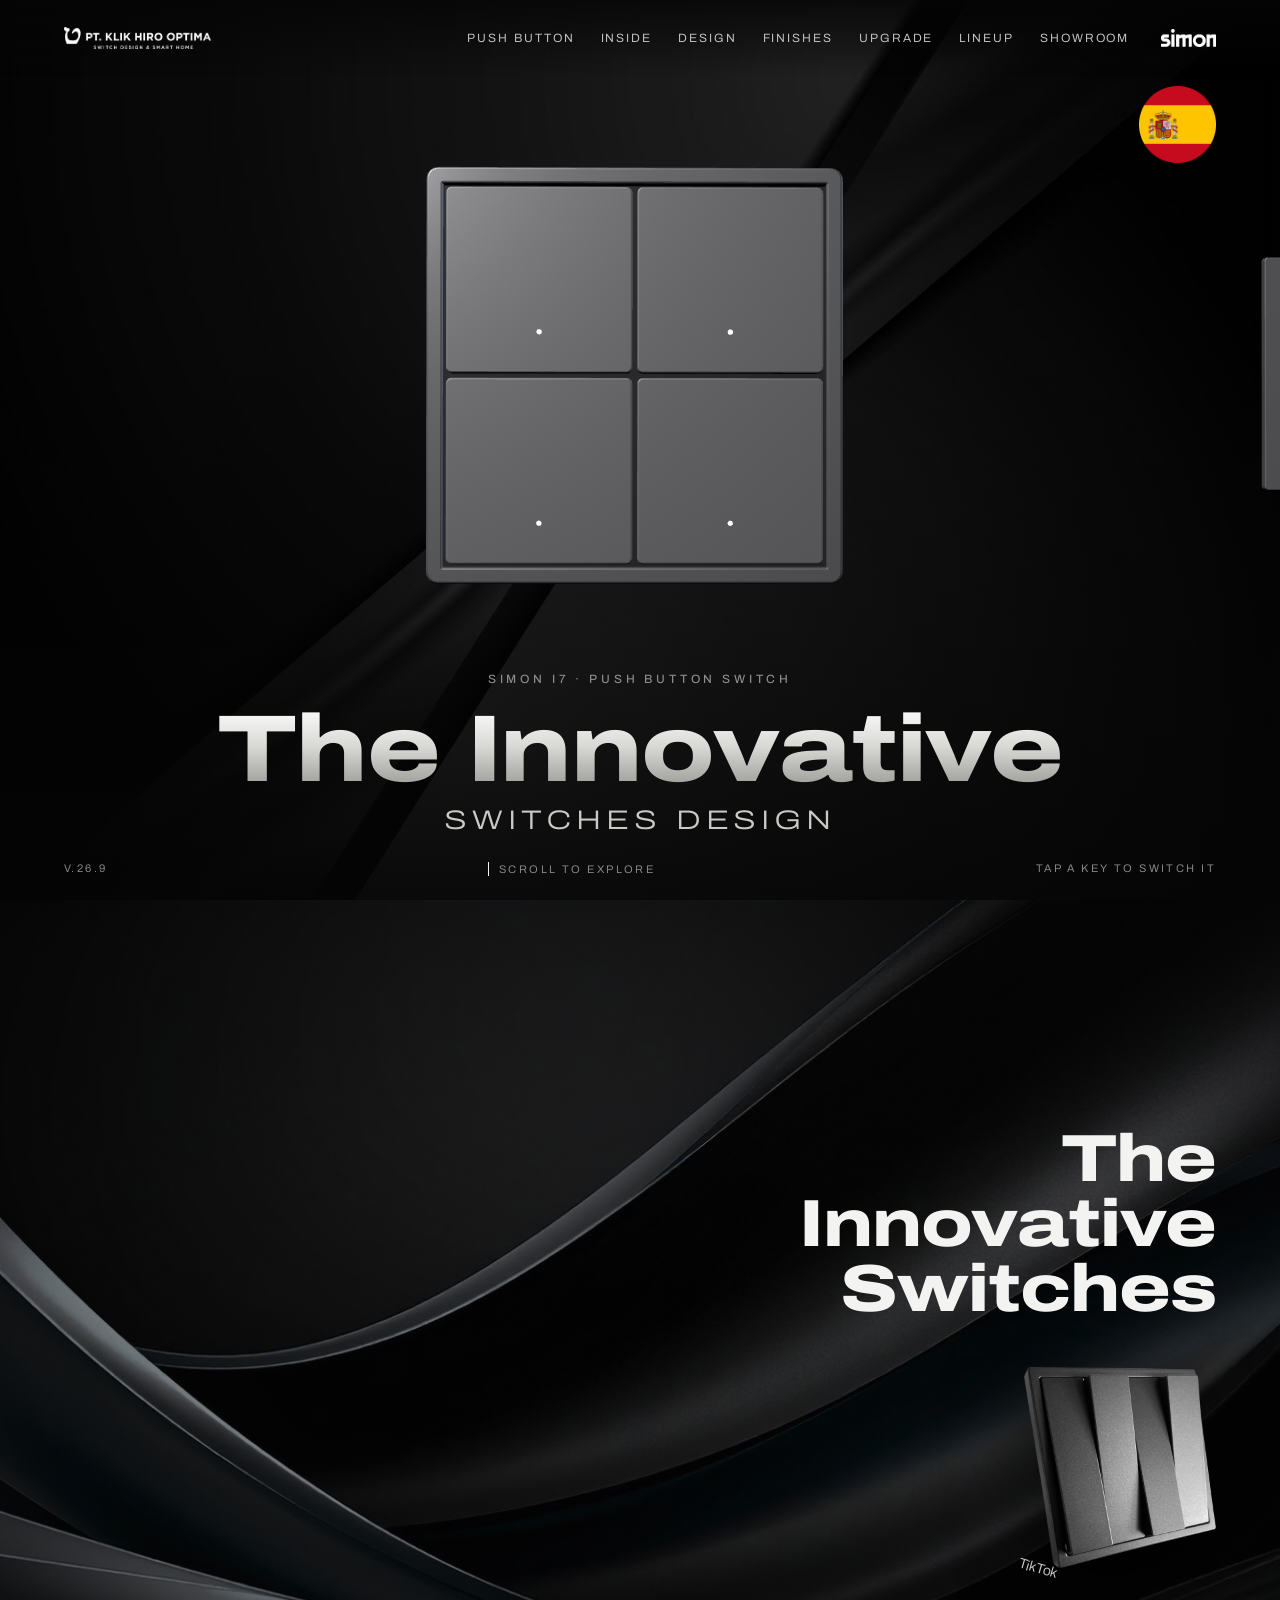
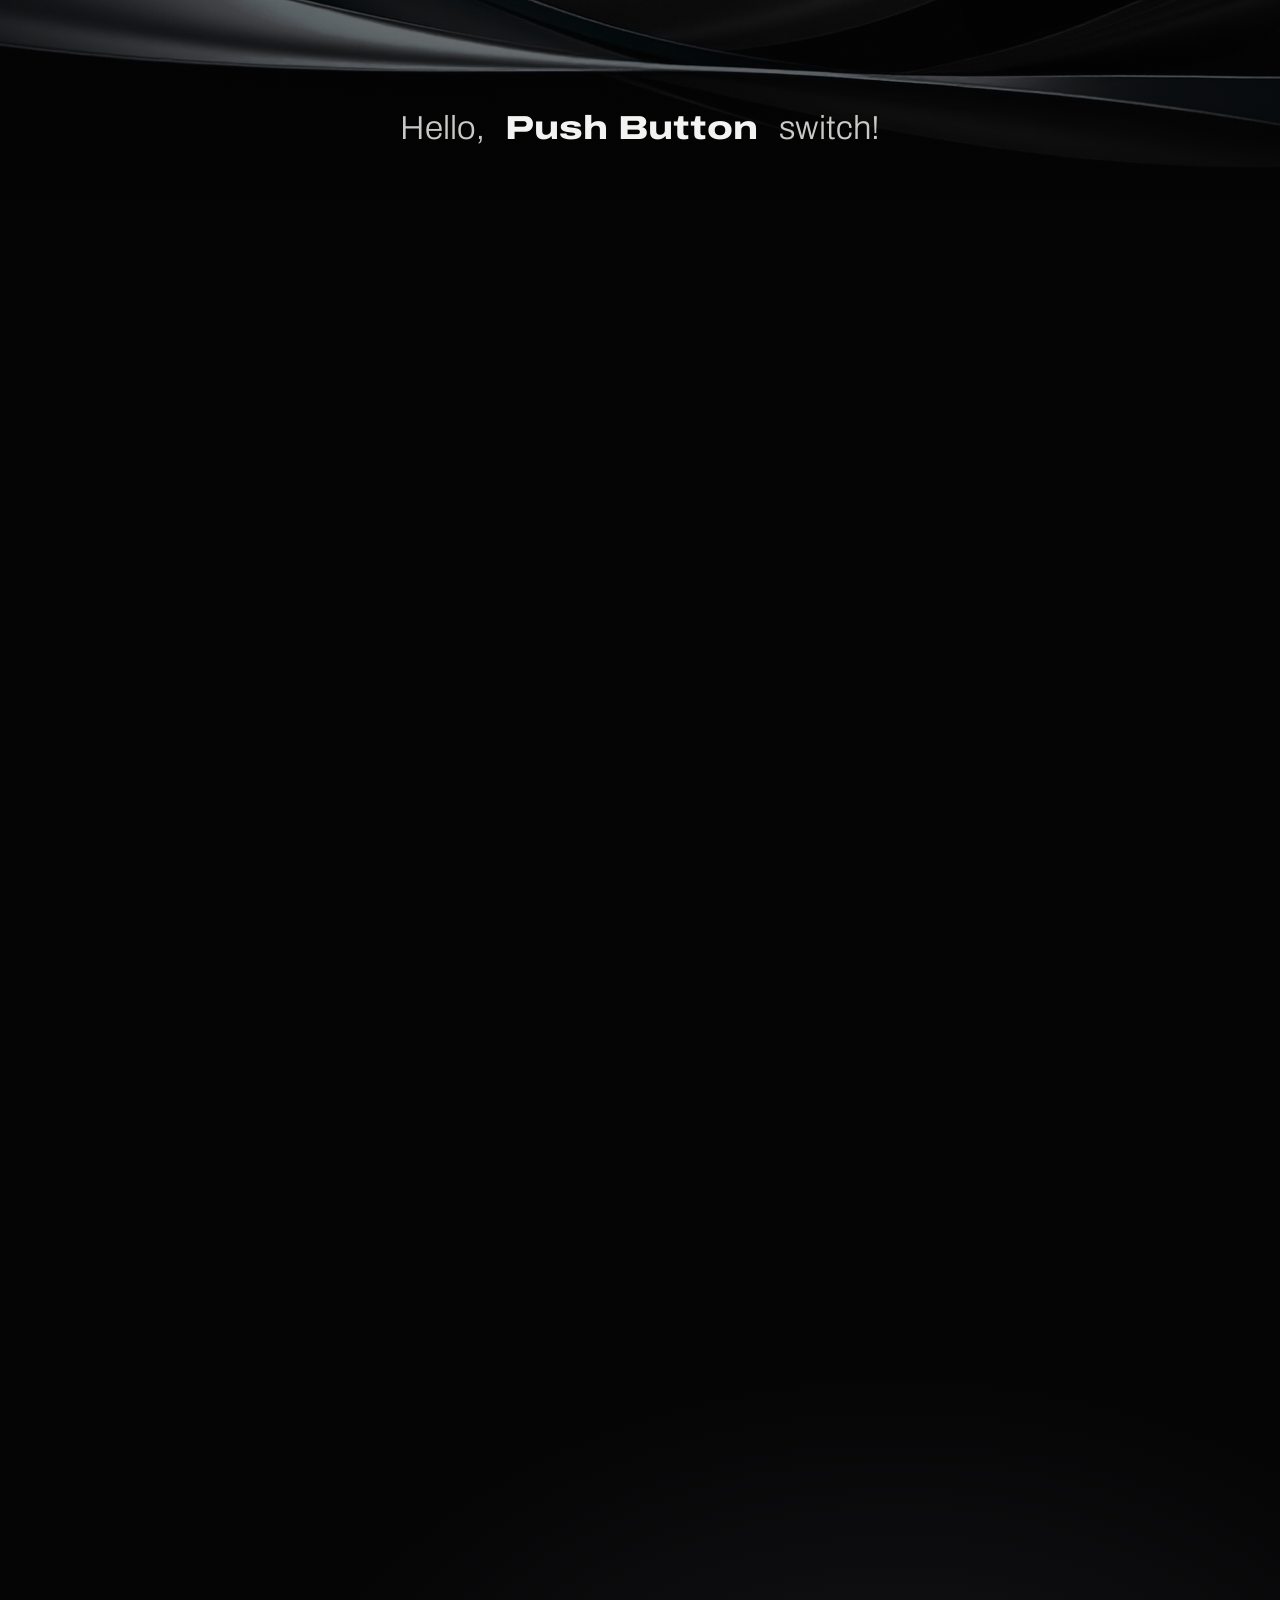
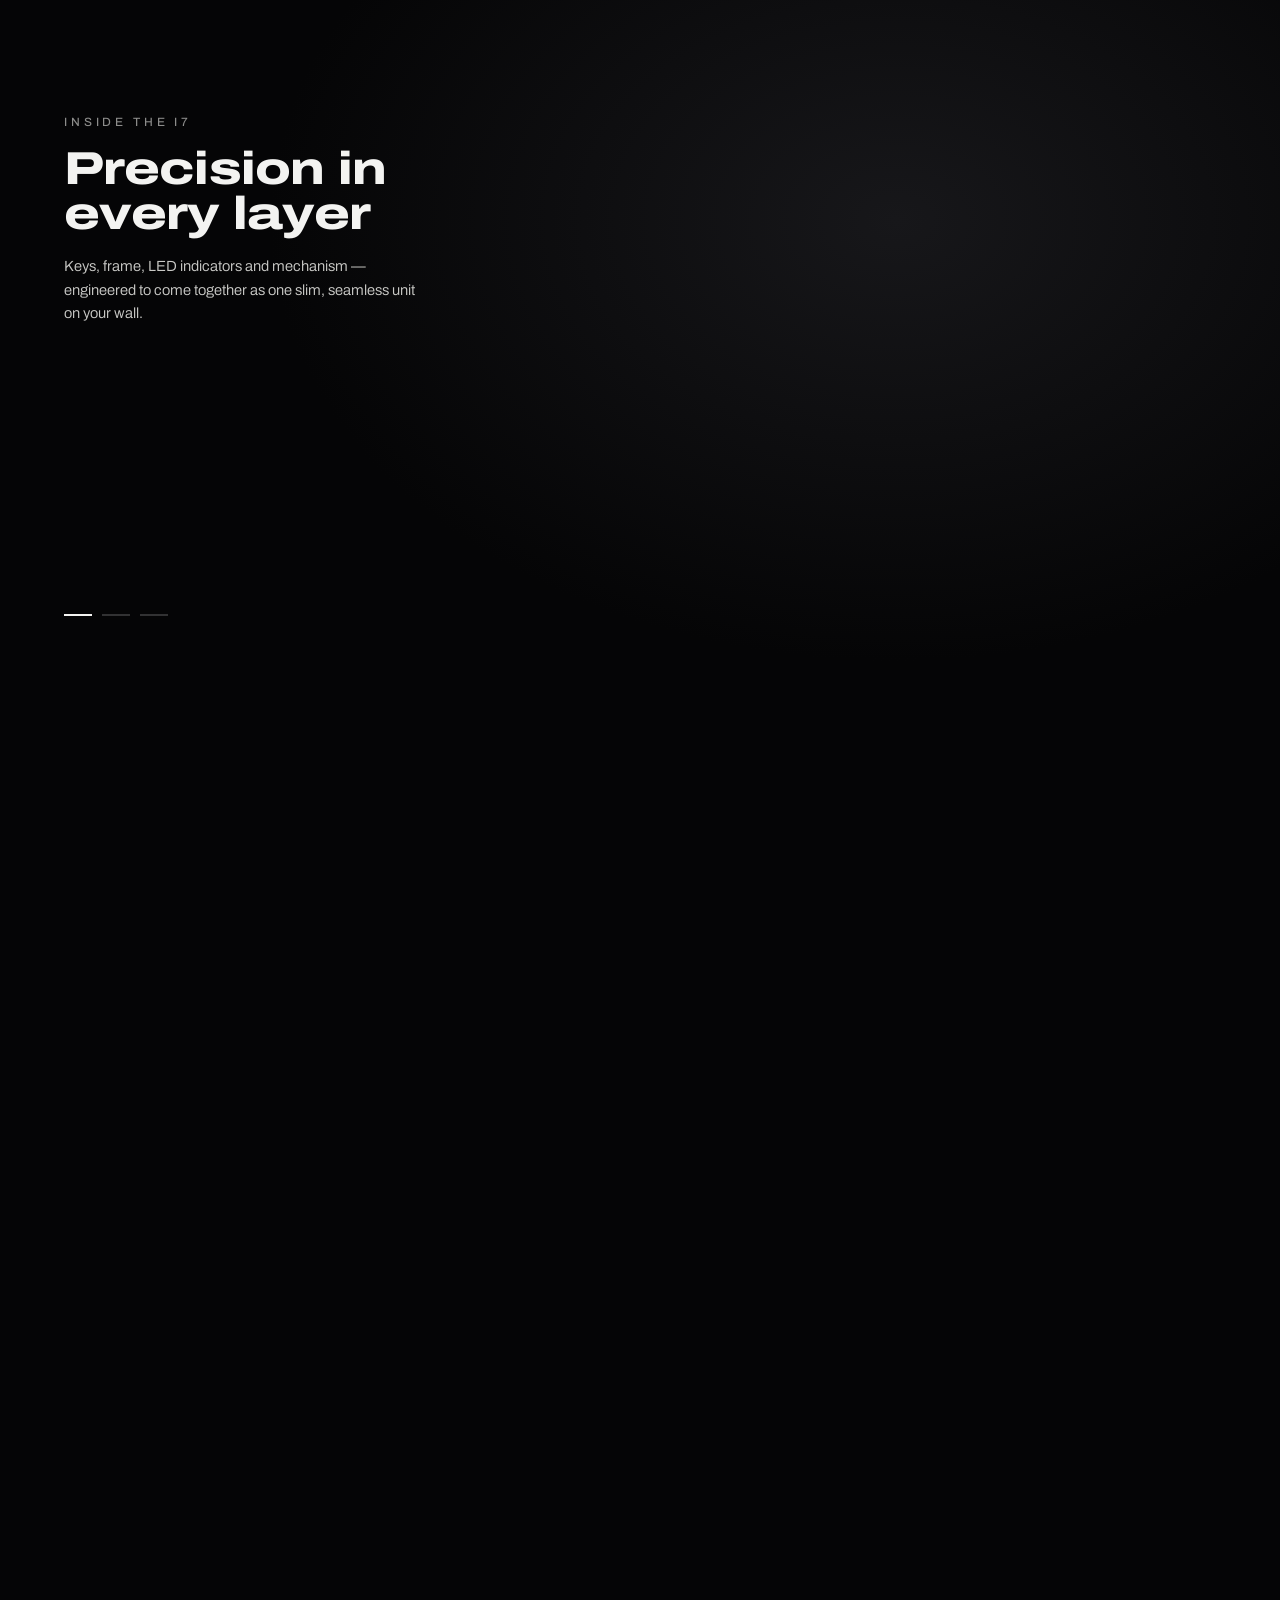
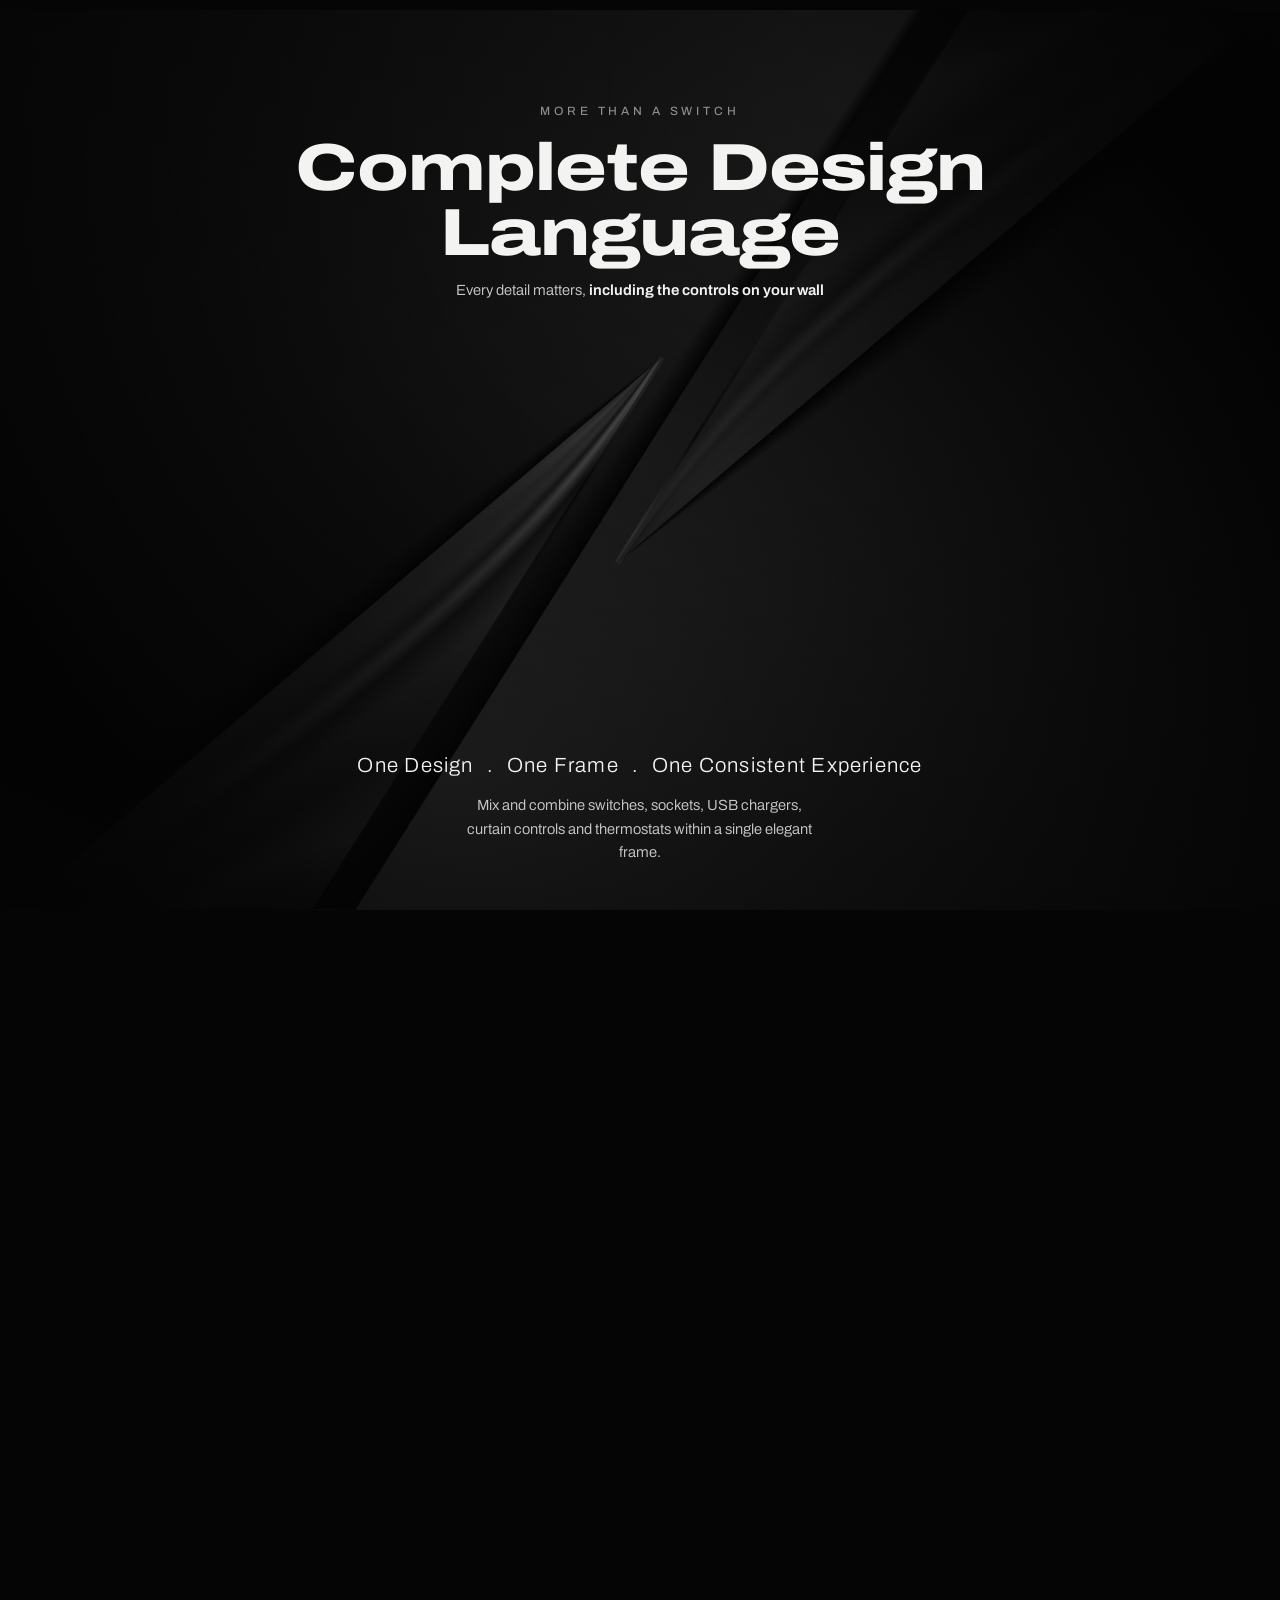
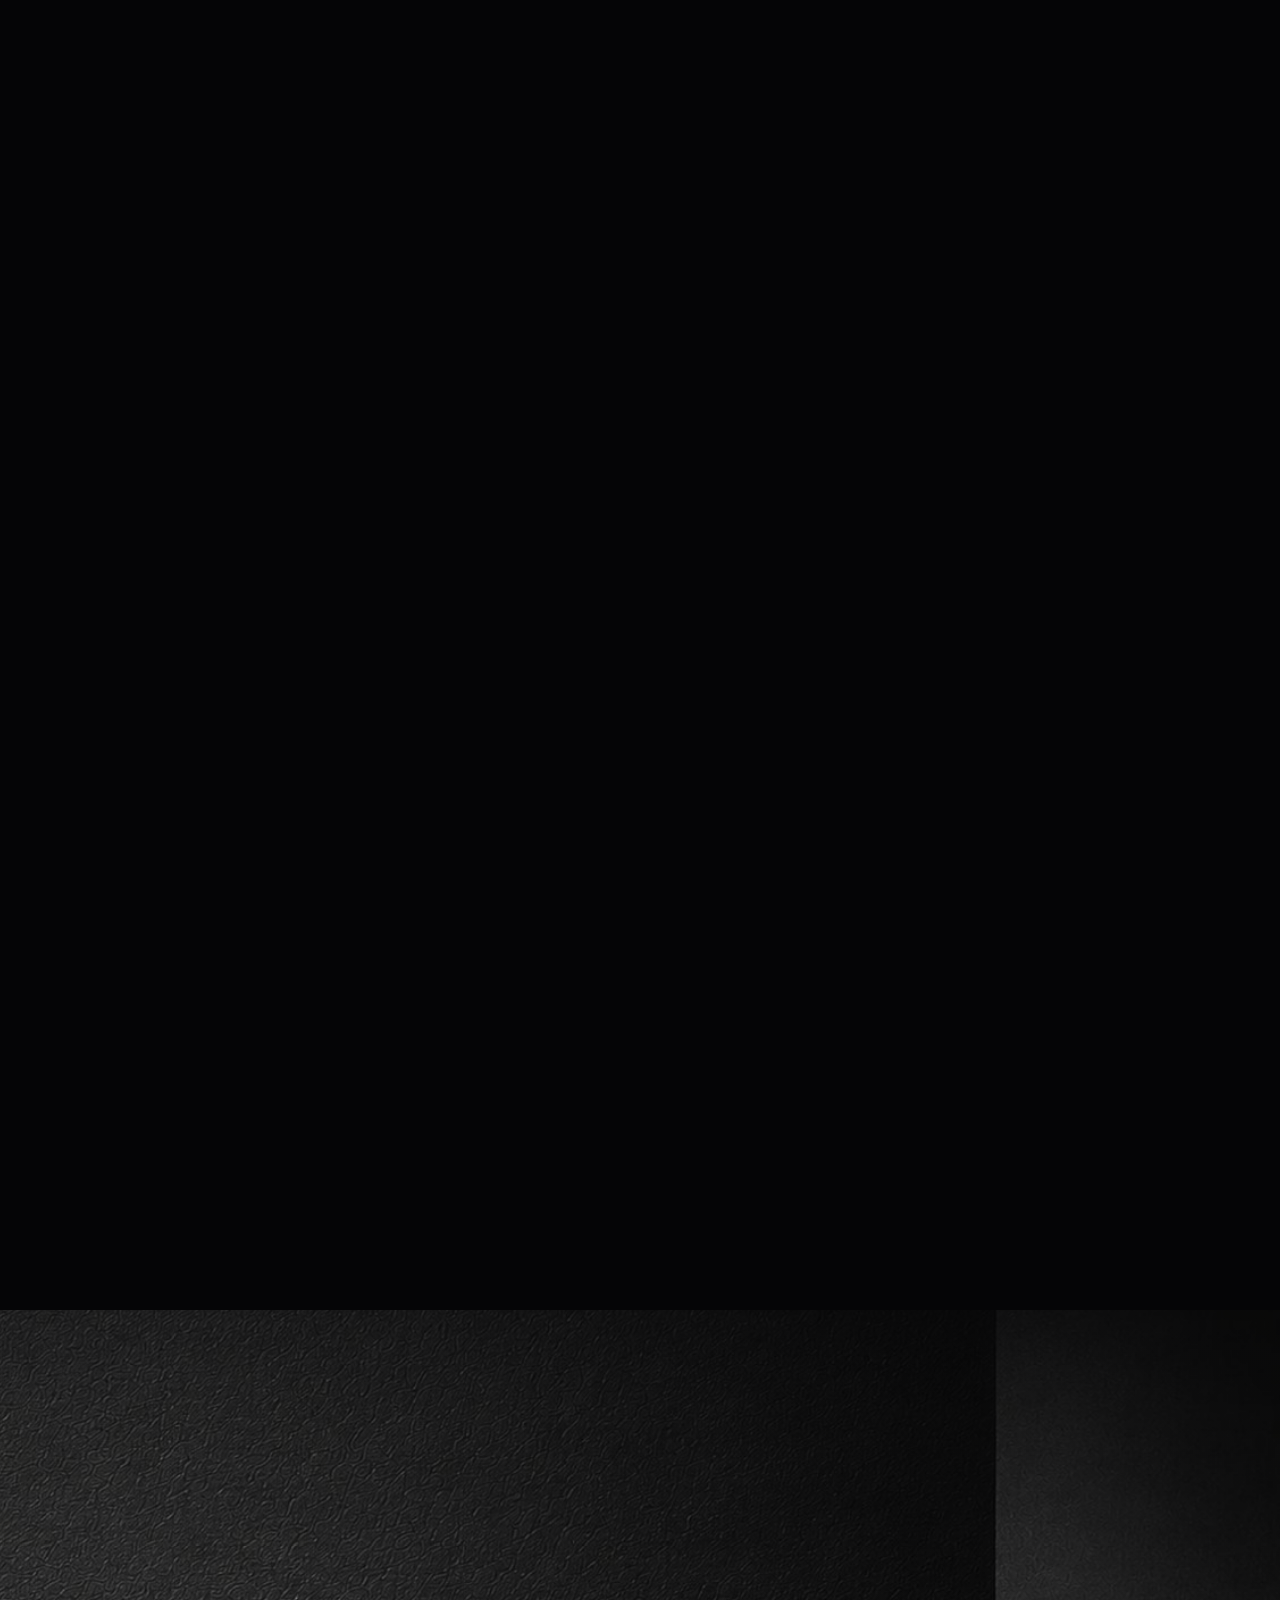
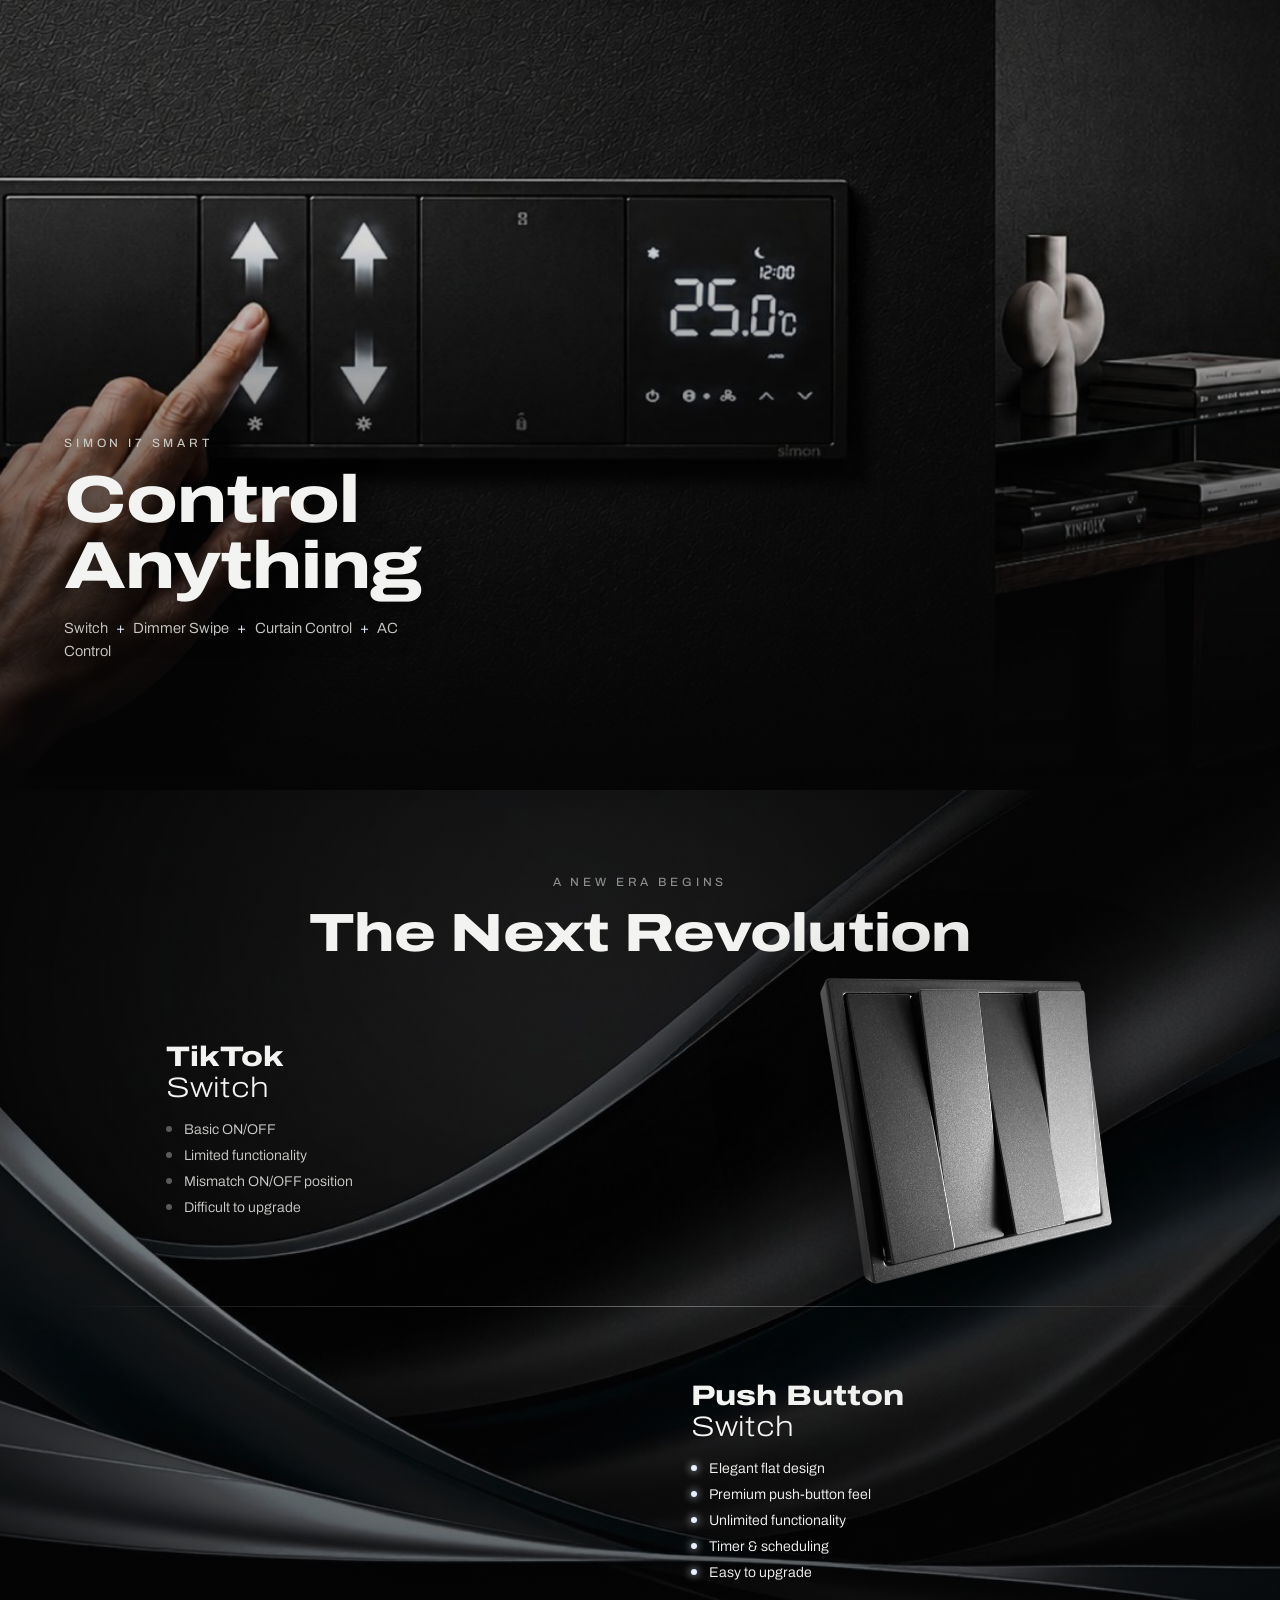
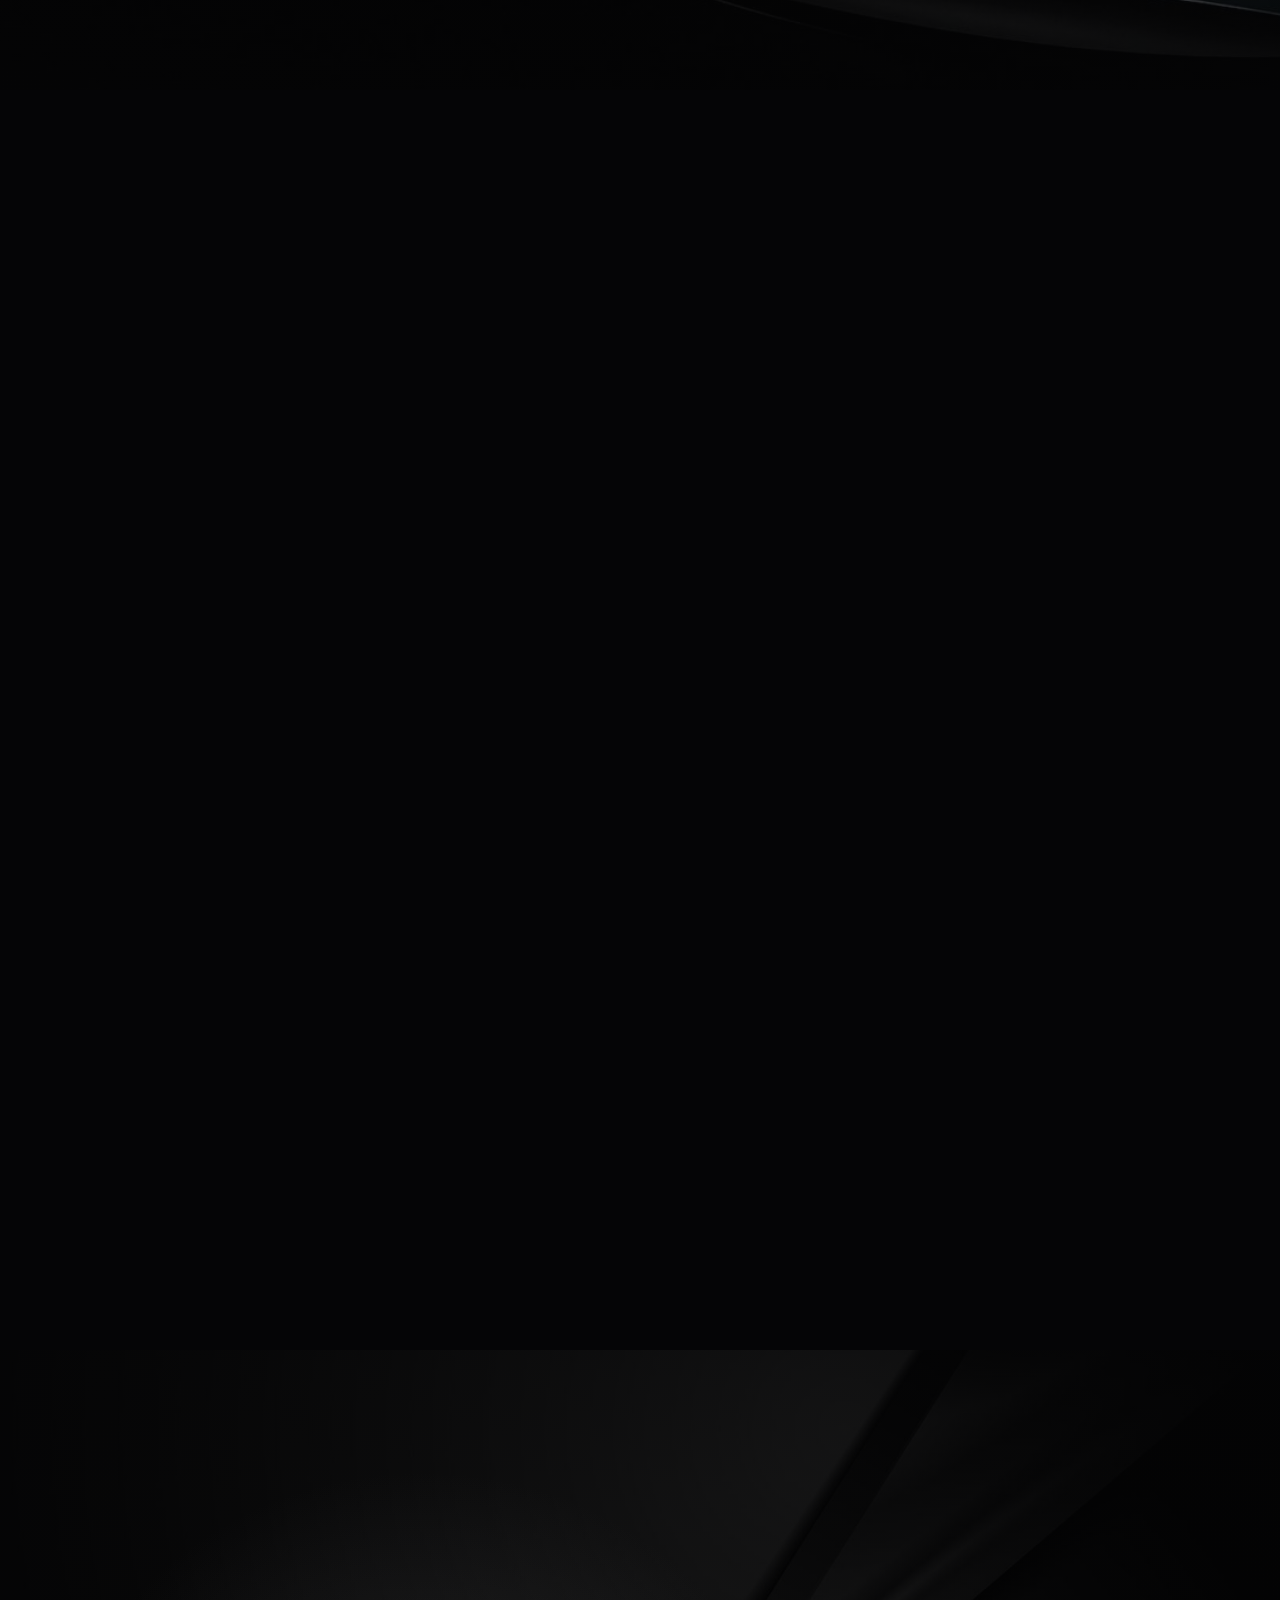
==== index.html @ 72ae8c26 "Add files via upload" ====
<!doctype html>
<html lang="en">
<head>
<meta charset="utf-8">
<meta name="viewport" content="width=device-width, initial-scale=1, viewport-fit=cover">
<title>Simon i7 — The Innovative Switches | PT. Klik Hiro Optima</title>
<meta name="description" content="Simon i7 Push Button switches by PT. Klik Hiro Optima — elegant flat design, premium push-button feel, five finishes, one consistent design language.">
<meta name="theme-color" content="#050506">
<link rel="stylesheet" href="css/style.css">
</head>
<body>

<!-- ============ LOADER ============ -->
<div id="loader" aria-hidden="true">
  <div class="loader-inner">
    <img src="assets/img/logo-kho.png" alt="" class="loader-kho">
    <div class="loader-bar"><span></span></div>
    <div class="loader-meta"><span>Switch Design &amp; Smart Home</span><span class="loader-pct">0%</span></div>
  </div>
</div>

<!-- ============ NAV ============ -->
<header class="nav">
  <a href="#hero" class="nav-logo" aria-label="PT. Klik Hiro Optima — home"><img src="assets/img/logo-kho.png" alt="PT. Klik Hiro Optima"></a>
  <nav class="nav-links" aria-label="Sections">
    <a href="#hello">Push Button</a>
    <a href="#anatomy">Inside</a>
    <a href="#language">Design</a>
    <a href="#space">Finishes</a>
    <a href="#upgrade">Upgrade</a>
    <a href="#lineup">Lineup</a>
    <a href="#showroom">Showroom</a>
  </nav>
  <img class="nav-simon" src="assets/img/logo-simon.png" alt="Simon">
  <button class="nav-toggle" aria-label="Open menu" aria-expanded="false"><span></span><span></span></button>
</header>
<div class="progress" aria-hidden="true"><span></span></div>

<!-- 3D stage + projected labels -->
<canvas id="gl" aria-hidden="true"></canvas>
<img id="glFallback" src="assets/img/hero-switch.png" alt="Simon i7 4-gang push button switch, Dark Grey" hidden>
<div id="overlay" aria-hidden="true">
  <svg id="helloArrow" width="100%" height="100%"><path class="shaft" d=""/><path class="head" d=""/></svg>
  <div id="partLabels"></div>
  <div id="modLabels"></div>
  <div id="colorLabels"></div>
  <div id="ring">
    <svg viewBox="-100 -100 200 200" class="ring-clock"><g class="ticks"></g><circle r="92" class="ring-track"/><circle r="92" class="ring-arc"/></svg>
    <span class="chip c-time c1">06:30 · ON</span>
    <span class="chip c-time c2">23:00 · OFF</span>
    <span class="chip c-smart s1">App control</span>
    <span class="chip c-smart s2">Voice control</span>
    <span class="chip c-smart s3">Scene setup</span>
    <span class="chip c-smart s4">2-way control</span>
  </div>
</div>

<main id="main">

  <!-- ============ 1. HERO ============ -->
  <section id="hero" class="sec hero" data-sec="hero">
    <div class="bg"><img src="assets/img/bg-ribbon.jpg" alt=""></div>
    <div class="hero-badge"><img src="assets/img/badge-spain.png" alt="Brand of Spain"></div>
    <div class="slot" data-slot="hero"></div>
    <div class="hero-copy">
      <p class="eyebrow intro-up">Simon i7 · Push Button Switch</p>
      <h1 class="hero-title">
        <span class="line"><span class="display intro-up">The Innovative</span></span>
        <span class="line"><span class="wide intro-up">Switches Design</span></span>
      </h1>
    </div>
    <div class="hero-foot intro-up">
      <span>V.26.9</span>
      <span class="scroll-hint"><i></i>Scroll to explore</span>
      <span class="tap-hint">Tap a key to switch it</span>
    </div>
  </section>

  <!-- ============ 2. HELLO PUSH BUTTON ============ -->
  <section id="hello" class="pin" data-sec="hello" style="--h:230">
    <div class="stick">
      <div class="bg dim"><img src="assets/img/bg-wave.jpg" alt=""></div>
      <div class="hello-wrap">
        <div class="slot" data-slot="hello"></div>
        <div class="hello-side">
          <h2 class="display step-in" data-in="0.02">The Innovative<br>Switches</h2>
          <div class="tt-row step-in" data-in="0.18">
            <figure class="tiktok">
              <img src="assets/img/tiktok.png" alt="Conventional TikTok rocker switch">
              <figcaption>TikTok</figcaption>
            </figure>
          </div>
        </div>
        <p class="hello-line step-in" data-in="0.5">Hello, <b>Push Button</b> switch!</p>
      </div>
    </div>
  </section>

  <!-- ============ 3. ANATOMY / EXPLODED ============ -->
  <section id="anatomy" class="pin" data-sec="anatomy" style="--h:560">
    <div class="stick">
      <div class="bg anatomy-bg"><img class="flat-img" src="assets/img/flat-surface.jpg" alt=""></div>
      <div class="steps" data-steps="0,0.5,0.74">
        <article class="step">
          <p class="eyebrow">Inside the i7</p>
          <h2 class="display">Precision in<br>every layer</h2>
          <p class="body">Keys, frame, LED indicators and mechanism — engineered to come together as one slim, seamless unit on your wall.</p>
        </article>
        <article class="step">
          <p class="eyebrow">Flat Surface Design</p>
          <h2 class="display">Flush.<br>Flat. Seamless.</h2>
          <p class="body">A seamless flat surface that merges effortlessly into modern spaces.</p>
        </article>
        <article class="step">
          <p class="eyebrow">Precision Push-Button Response</p>
          <h2 class="display">Press it.</h2>
          <p class="body">Push-button technology that offers a precise tactile feel for a truly premium experience.</p>
          <p class="hint"><i></i>Click any key — the LED follows.</p>
        </article>
      </div>
      <div class="slot" data-slot="anatomy"></div>
      <p class="legend" aria-hidden="true">01 Keys · 02 Frame · 03 LED board · 04 Plate · 05 Mechanism · 06 Box</p>
      <div class="step-dots" aria-hidden="true"><i></i><i></i><i></i></div>
    </div>
  </section>

  <!-- ============ 4. COMPLETE DESIGN LANGUAGE ============ -->
  <section id="language" class="pin" data-sec="language" style="--h:500">
    <div class="stick">
      <div class="bg dim"><img src="assets/img/bg-ribbon2.jpg" alt=""></div>
      <div class="lang-layout">
        <header class="lang-head step-in" data-in="0.0">
          <p class="eyebrow">More than a switch</p>
          <h2 class="display">Complete Design<br>Language</h2>
          <p class="body center">Every detail matters, <b>including the controls on your wall</b></p>
        </header>
        <div class="slot" data-slot="language"></div>
        <footer class="lang-foot step-in" data-in="0.8">
          <p class="motto">One Design <i>.</i> One Frame <i>.</i> One Consistent Experience</p>
          <p class="body center">Mix and combine switches, sockets, USB chargers, curtain controls and thermostats within a single elegant frame.</p>
        </footer>
      </div>
    </div>
  </section>

  <!-- ============ 5. CONTROL ANYTHING (photo) ============ -->
  <section id="control" class="sec photo-break" data-sec="control">
    <div class="pb-media"><img src="assets/img/hand-panel.jpg" alt="Hand swiping a Simon i7 dimmer on a multi-module panel with curtain control and AC thermostat"></div>
    <div class="pb-copy reveal">
      <p class="eyebrow">Simon i7 Smart</p>
      <h2 class="display">Control<br>Anything</h2>
      <p class="body">Switch <span>+</span> Dimmer Swipe <span>+</span> Curtain Control <span>+</span> AC Control</p>
    </div>
  </section>

  <!-- ============ 6. THE NEXT REVOLUTION ============ -->
  <section id="revolution" class="pin" data-sec="revolution" style="--h:240">
    <div class="stick">
      <div class="bg dim"><img src="assets/img/bg-wave2.jpg" alt=""></div>
      <div class="rev-layout">
        <header class="rev-head step-in" data-in="0.0">
          <p class="eyebrow">A new era begins</p>
          <h2 class="display">The Next Revolution</h2>
        </header>
        <div class="rev-row rev-old step-in" data-in="0.2">
          <div class="rev-text">
            <h3><b>TikTok</b> Switch</h3>
            <ul class="list-x"><li>Basic ON/OFF</li><li>Limited functionality</li><li>Mismatch ON/OFF position</li><li>Difficult to upgrade</li></ul>
          </div>
          <div class="rev-imgbox"><img class="rev-img" src="assets/img/tiktok.png" alt="TikTok rocker switch"></div>
        </div>
        <div class="rev-line step-in" data-in="0.38"></div>
        <div class="rev-row rev-new step-in" data-in="0.48">
          <div class="slot" data-slot="revolution"></div>
          <div class="rev-text">
            <h3><b>Push Button</b> Switch</h3>
            <ul class="list-v"><li>Elegant flat design</li><li>Premium push-button feel</li><li>Unlimited functionality</li><li>Timer &amp; scheduling</li><li>Easy to upgrade</li></ul>
          </div>
        </div>
      </div>
    </div>
  </section>

  <!-- ============ 7. DESIGNED FOR EVERY SPACE ============ -->
  <section id="space" class="pin" data-sec="space" style="--h:330">
    <div class="stick">
      <div class="bg dim"><img src="assets/img/bg-ribbon.jpg" alt=""></div>
      <div class="tint" aria-hidden="true"></div>
      <div class="space-layout">
      <div class="slot" data-slot="space"></div>
      <div class="config">
        <p class="eyebrow">Configure</p>
        <h2 class="display">Designed for <br>Every Space</h2>
        <p class="cfg-hint">Mix any finish with any configuration — tap to try.</p>
        <div class="cfg-group">
          <p class="cfg-label">Configurations</p>
          <div class="chips" role="group" aria-label="Configurations">
            <button class="chip-btn" data-gang="1">1 gang</button>
            <button class="chip-btn" data-gang="2">2 gang</button>
            <button class="chip-btn" data-gang="3">3 gang</button>
            <button class="chip-btn" data-gang="4">4 gang</button>
          </div>
        </div>
        <div class="cfg-group">
          <p class="cfg-label">Colors <span class="cfg-name">Dark Grey</span></p>
          <div class="swatches" role="group" aria-label="Colors">
            <button class="sw" data-color="white" style="--c:#e9e9e7" aria-label="White"></button>
            <button class="sw" data-color="champ" style="--c:#d8c6a1" aria-label="Champagne"></button>
            <button class="sw" data-color="dgrey" style="--c:#5d5d5f" aria-label="Dark Grey"></button>
            <button class="sw" data-color="black" style="--c:#262627" aria-label="Black Doff"></button>
            <button class="sw" data-color="mocha" style="--c:#48433b" aria-label="Mocha"></button>
          </div>
        </div>
      </div>
      </div>
      <div class="finale-layout">
        <header class="finale-head">
          <p class="eyebrow">Five finishes</p>
          <h2 class="display">One switch.<br>Every space.</h2>
        </header>
        <div class="slot" data-slot="lineup"></div>
      </div>
    </div>
  </section>

  <!-- ============ 8. GALLERY ============ -->
  <section id="gallery" class="sec gallery" data-sec="gallery">
    <header class="gal-head reveal">
      <p class="eyebrow">Every detail matters</p>
      <h2 class="display">Including the controls<br>on your wall</h2>
    </header>
    <div class="gal-grid">
      <figure class="g1 reveal"><div class="ph"><img src="assets/img/socket-combo.jpg" alt="Simon i7 4-gang switch combined with universal socket and USB charger" loading="lazy"></div><figcaption>Switches, sockets &amp; USB chargers — one frame</figcaption></figure>
      <figure class="g2 reveal"><div class="ph"><img src="assets/img/marble-wall.jpg" alt="Simon i7 multi-module frame on a marble wall" loading="lazy"></div><figcaption>Multi-gang frames, endless combinations</figcaption></figure>
      <figure class="g3 reveal"><div class="ph"><img src="assets/img/interior-1.jpg" alt="Modern dark interior" loading="lazy"></div><figcaption>Designed for every space</figcaption></figure>
      <figure class="g4 reveal"><div class="ph"><img src="assets/img/concrete-wall.jpg" alt="Simon i7 switch on a concrete wall" loading="lazy"></div><figcaption>Start simple</figcaption></figure>
    </div>
  </section>

  <!-- ============ 9. UPGRADE ANYTIME ============ -->
  <section id="upgrade" class="pin" data-sec="upgrade" style="--h:460">
    <div class="stick">
      <div class="bg dim"><img src="assets/img/interior-2.jpg" alt=""></div>
      <div class="up-layout">
        <div class="up-top">
          <header class="up-head">
            <p class="eyebrow">Start simple</p>
            <h2 class="display">Upgrade<br>Anytime</h2>
          </header>
          <p class="up-final"><b>Make the Innovation</b><span>for your home</span></p>
        </div>
        <div class="slot" data-slot="upgrade"></div>
        <ol class="timeline" data-steps="0,0.34,0.62">
          <li class="step"><span class="t">Today</span><p>Elegant flat design with a premium push-button feel. Light on, light off.</p></li>
          <li class="step"><span class="t">Tomorrow</span><p>Timer &amp; scheduling — let the switch follow your routine.</p></li>
          <li class="step"><span class="t">Future</span><p>Unlimited functionality: app control, voice control, scene setup and 2-way control.</p></li>
        </ol>
      </div>
    </div>
  </section>

  <!-- ============ 10. SIMON LINEUP ============ -->
  <section id="lineup" class="pin" data-sec="lineup" style="--h:460">
    <div class="stick">
      <div class="track">
        <article class="lu-intro">
          <img src="assets/img/logo-simon.png" alt="Simon" class="lu-logo">
          <p class="eyebrow">Since 1916 · Barcelona</p>
          <h2 class="display">The Simon<br>Lineup</h2>
          <p class="body">Luxury and modern series from the Simon catalog — available through PT. Klik Hiro Optima.</p>
          <p class="lu-drag"><i></i>Keep scrolling</p>
        </article>
        <article class="card"><div class="ph"><img src="assets/img/series-i7.jpg" alt="Simon i7 multi-gang switches" loading="lazy"></div>
          <p class="tag">Luxury Series</p><h3>Simon i7</h3><p class="tl">Elegant · Simple · Unique · Sophisticated</p>
          <p class="meta">Multigang frames up to 5 gangs · White, Champagne, Mocha, Dark Grey, Black Doff</p></article>
        <article class="card"><div class="ph"><img src="assets/img/series-m7.jpg" alt="Simon M7 in a dark kitchen" loading="lazy"></div>
          <p class="tag">Luxury Series</p><h3>Simon M7</h3><p class="tl">Selected Material · Slim Aesthetics · Smart Inspiration</p>
          <p class="meta">M7 Gem (Glass) · M7 Metal · M7 Air (Polycarbonate)</p></article>
        <article class="card"><div class="ph"><img src="assets/img/series-m3.jpg" alt="Simon M3 switch in a bathroom" loading="lazy"></div>
          <p class="tag">Modern Series</p><h3>Simon M3</h3><p class="tl">Boundless &amp; Fearless</p>
          <p class="meta">Fearless &amp; frameless design</p></article>
        <article class="card"><div class="ph"><img src="assets/img/series-m1.jpg" alt="Simon M1 switch" loading="lazy"></div>
          <p class="tag">Modern Series</p><h3>Simon M1</h3><p class="tl">Designed for living. Built for development.</p>
          <p class="meta">Switches, sockets, control &amp; regulation</p></article>
        <article class="card"><div class="ph"><img src="assets/img/series-e6.jpg" alt="Simon E6 switch" loading="lazy"></div>
          <p class="tag">Modern Series</p><h3>Simon E6</h3><p class="tl">Endless Freedom</p>
          <p class="meta">Elegant · Luxury · Design</p></article>
        <article class="card"><div class="ph"><img src="assets/img/series-e3.jpg" alt="Simon E3 switch" loading="lazy"></div>
          <p class="tag">Modern Series</p><h3>Simon E3</h3><p class="tl">Essential Design, Maximum Functionality</p>
          <p class="meta">White, Silver, Champagne, Grey, Black</p></article>
        <article class="card"><div class="ph"><img src="assets/img/docking.jpg" alt="Simon Docking Family" loading="lazy"></div>
          <p class="tag">Docking Family</p><h3>One Dock.</h3><p class="tl">Endless possibilities</p>
          <p class="meta">Reading lamp kit · Wall light kit · Fully customized</p></article>
        <article class="card"><div class="ph"><img src="assets/img/smart-home.jpg" alt="Homepad Pro Max smart home panel" loading="lazy"></div>
          <p class="tag">Simple Smart Home</p><h3>Homepad Pro Max</h3><p class="tl">Simple installations · Simple to use · Simple budget</p>
          <p class="meta">Zigbee · smart control · scenes</p></article>
      </div>
      <div class="lu-progress"><span></span></div>
    </div>
  </section>

  <!-- ============ 11. CTA ============ -->
  <section id="cta" class="sec cta" data-sec="cta">
    <div class="bg dim"><img src="assets/img/bg-wave.jpg" alt=""></div>
    <h2 class="cta-title reveal"><span class="display">Make the Innovation</span><span class="wide">for your home</span></h2>
    <div class="cta-actions reveal">
      <a class="btn btn-solid" href="#showroom">Visit a showroom</a>
      <a class="btn btn-ghost" href="https://www.instagram.com/klikhirooptima" target="_blank" rel="noopener">Follow @klikhirooptima</a>
    </div>
  </section>

  <!-- ============ 12. SHOWROOM ============ -->
  <footer id="showroom" class="showroom" data-sec="showroom">
    <div class="sr-top">
      <img src="assets/img/logo-kho.png" alt="PT. Klik Hiro Optima — Switch Design &amp; Smart Home" class="sr-kho">
      <img src="assets/img/logo-simon.png" alt="Simon" class="sr-simon">
    </div>
    <div class="sr-grid">
      <div class="sr-office reveal">
        <h3>Office</h3>
        <p>Jl. Kwini 8 No. 10, Jakarta Pusat 10410</p>
        <p><a href="tel:+62213811168">(021) 3811 168</a></p>
        <p><a href="mailto:klikhirooptima@gmail.com">klikhirooptima@gmail.com</a></p>
      </div>
      <div class="sr-list">
        <p class="eyebrow">Showroom</p>
        <div class="sr-cards">
          <div class="reveal"><h4>PIK 1</h4><p><b>Rukan Metro Broadway</b><br>9BE, PIK, Jakarta Utara 14460</p></div>
          <div class="reveal"><h4>PIK 2</h4><p><b>Indonesia Design District,</b><br>Blok Market Place, Unit S7a<br>Jl. Rasuna Said PIK 2</p></div>
          <div class="reveal"><h4>Alam Sutera</h4><p><b>Open Door</b> (Design and Lifestyle Centre)<br>The Flavor Bliss Lot 28-29 Unit 59<br>Jl. Alam Sutera Boulevard Kav 6, Serpong, Banten</p></div>
          <div class="reveal"><h4>Green Lake</h4><p><b>Korean Town</b> Blok RCBB No. 33,<br>Green Lake City, Tangerang</p></div>
        </div>
      </div>
    </div>
    <div class="sr-bottom">
      <a href="https://switchdesignandsmarthome.com" target="_blank" rel="noopener">switchdesignandsmarthome.com</a>
      <a href="https://www.instagram.com/klikhirooptima" target="_blank" rel="noopener">@klikhirooptima</a>
      <span>© 2026 PT. Klik Hiro Optima. All rights reserved.</span>
    </div>
  </footer>
</main>

<script src="js/vendor/three.min.js"></script>
<script src="js/vendor/gsap.min.js"></script>
<script src="js/vendor/lenis.min.js"></script>
<script src="js/switch3d.js"></script>
<script src="js/main.js"></script>
</body>
</html>
---- css/style.css ----
/* =========================================================
   Simon i7 — The Innovative Switches · PT. Klik Hiro Optima
   ========================================================= */
@font-face {
  font-family: 'Archivo';
  src: url([data-uri]) format('woff2');
  font-weight: 100 900; font-stretch: 62% 125%; font-style: normal; font-display: swap;
}

:root {
  --bg: #050506;
  --ink: #f3f3f1;
  --ink-2: #c9c9c6;
  --mute: #8d8d8b;
  --line: rgba(255, 255, 255, 0.14);
  --led: #e8f0ff;
  --tint: #5d5d5f;
  --gutter: clamp(16px, 5vw, 88px);
  --nav-h: 76px;
  --ease: cubic-bezier(0.22, 1, 0.36, 1);
}

*, *::before, *::after { box-sizing: border-box; }
html { -webkit-text-size-adjust: 100%; background: var(--bg); overflow-x: clip; }
html.lenis, html.lenis body { height: auto; }
.lenis.lenis-smooth { scroll-behavior: auto !important; }
body {
  margin: 0; background: var(--bg); color: var(--ink);
  font-family: 'Archivo', system-ui, -apple-system, 'Segoe UI', Roboto, sans-serif;
  font-weight: 350; font-stretch: 100%;
  -webkit-font-smoothing: antialiased; -moz-osx-font-smoothing: grayscale;
  overflow-x: clip;
}
img { display: block; max-width: 100%; }
[hidden] { display: none !important; }
a { color: inherit; }
button { font: inherit; color: inherit; }
::selection { background: #e8f0ff; color: #050506; }

/* ---------- type ---------- */
.display {
  font-weight: 800; font-stretch: 125%;
  font-size: clamp(28px, min(5.2vw, 8.6vh), 92px); line-height: 0.98; letter-spacing: -0.015em;
  margin: 0;
}
.wide { font-weight: 300; font-stretch: 125%; letter-spacing: 0.18em; text-transform: uppercase; }
.eyebrow { margin: 0 0 clamp(8px, 2vh, 18px); font-size: 12px; font-weight: 450; letter-spacing: 0.32em; text-transform: uppercase; color: var(--mute); }
.body { margin: clamp(8px, 2vh, 18px) 0 0; font-size: clamp(14px, min(1.15vw, 2.2vh), 18px); line-height: 1.6; color: var(--ink-2); max-width: 46ch; }
.body b { color: var(--ink); font-weight: 650; }
.center { text-align: center; margin-left: auto; margin-right: auto; }

/* ---------- loader ---------- */
#loader { position: fixed; inset: 0; z-index: 100; background: #030304; display: grid; place-items: center; transition: opacity 0.9s var(--ease), visibility 0.9s; }
#loader.done { opacity: 0; visibility: hidden; }
.loader-inner { width: min(360px, 76vw); }
.loader-kho { width: 100%; height: auto; opacity: 0.95; }
.loader-bar { margin-top: 28px; height: 1px; background: rgba(255, 255, 255, 0.12); overflow: hidden; }
.loader-bar span { display: block; height: 100%; width: 100%; background: var(--led); transform-origin: left; transform: scaleX(0); transition: transform 0.4s var(--ease); }
.loader-meta { display: flex; justify-content: space-between; margin-top: 12px; font-size: 11px; letter-spacing: 0.24em; text-transform: uppercase; color: var(--mute); }

/* ---------- nav ---------- */
.nav { position: fixed; top: 0; left: 0; right: 0; z-index: 20; height: var(--nav-h); display: flex; align-items: center; gap: 32px; padding: 0 var(--gutter); background: linear-gradient(to bottom, rgba(5, 5, 6, 0.8), rgba(5, 5, 6, 0)); }
.nav-logo img { height: 22px; width: auto; }
.nav-links { display: flex; gap: 26px; margin-left: auto; }
.nav-links a { font-size: 12px; letter-spacing: 0.16em; text-transform: uppercase; text-decoration: none; color: var(--ink-2); position: relative; padding: 6px 0; transition: color 0.3s; }
.nav-links a::after { content: ''; position: absolute; left: 0; right: 0; bottom: 0; height: 1px; background: var(--ink); transform: scaleX(0); transform-origin: left; transition: transform 0.4s var(--ease); }
.nav-links a:hover, .nav-links a.active { color: var(--ink); }
.nav-links a:hover::after, .nav-links a.active::after { transform: scaleX(1); }
.nav-simon { height: 18px; width: auto; }
.nav-toggle { display: none; background: none; border: 0; width: 44px; height: 44px; margin-left: auto; margin-right: -10px; padding: 0; cursor: pointer; position: relative; }
.nav-toggle span { position: absolute; left: 11px; right: 11px; height: 1.5px; background: var(--ink); transition: transform 0.4s var(--ease); }
.nav-toggle span:first-child { top: 18px; } .nav-toggle span:last-child { top: 25px; }
.nav.open .nav-toggle span:first-child { transform: translateY(3.5px) rotate(45deg); }
.nav.open .nav-toggle span:last-child { transform: translateY(-3.5px) rotate(-45deg); }
.progress { position: fixed; left: 0; right: 0; top: 0; height: 2px; z-index: 21; pointer-events: none; }
.progress span { display: block; height: 100%; background: linear-gradient(90deg, rgba(232, 240, 255, 0.2), var(--led)); transform-origin: left; transform: scaleX(0); }

/* ---------- 3D stage ---------- */
#gl { position: fixed; left: 0; top: 0; width: 100%; height: 100%; z-index: 5; pointer-events: none; display: block; }
#glFallback { position: fixed; left: 50%; top: 42%; width: min(46vh, 70vw); transform: translate(-50%, -50%); z-index: 5; }
#overlay { position: fixed; inset: 0; z-index: 6; pointer-events: none; }
#overlay > div { position: absolute; inset: 0; }
.slot { min-width: 0; min-height: 0; pointer-events: none; }

/* exploded-part labels */
.plabel { position: absolute; left: 0; top: 0; display: flex; flex-direction: column; align-items: center; opacity: 0; will-change: transform, opacity; }
.plabel.up { flex-direction: column-reverse; }
.plabel .dot { width: 7px; height: 7px; border-radius: 50%; background: var(--led); box-shadow: 0 0 12px rgba(232, 240, 255, 0.9); flex: none; }
.plabel .ln { width: 1px; height: var(--len, 40px); background: linear-gradient(to bottom, rgba(232, 240, 255, 0.85), rgba(232, 240, 255, 0.15)); flex: none; }
.plabel.up .ln { background: linear-gradient(to top, rgba(232, 240, 255, 0.85), rgba(232, 240, 255, 0.15)); }
.plabel .tx { padding: 8px 0; font-size: 11px; letter-spacing: 0.18em; text-transform: uppercase; color: var(--ink); white-space: nowrap; text-align: center; }
.plabel .tx small { display: block; color: var(--mute); letter-spacing: 0.2em; font-size: 10px; margin-bottom: 3px; }

/* module labels (design language) */
.mlabel { position: absolute; left: 0; top: 0; opacity: 0; font-size: 12px; letter-spacing: 0.14em; text-transform: uppercase; color: var(--ink-2); white-space: nowrap; text-align: center; }
.mplus { position: absolute; left: 0; top: 0; opacity: 0; font-size: 22px; font-weight: 200; color: var(--ink); text-shadow: 0 0 16px rgba(232, 240, 255, 0.9); }
.clabel { position: absolute; left: 0; top: 0; opacity: 0; text-align: center; white-space: nowrap; }
.clabel b { display: block; font-size: 12px; letter-spacing: 0.16em; text-transform: uppercase; font-weight: 600; }
.clabel i { display: inline-block; width: 22px; height: 3px; border-radius: 2px; margin-top: 8px; background: var(--c); }

/* upgrade ring */
#ring { --x: 50vw; --y: 50vh; --r: 200px; opacity: 0; transition: opacity 0.6s var(--ease); }
#ring.on { opacity: 1; }
.ring-clock { position: absolute; left: var(--x); top: var(--y); width: calc(var(--r) * 2.5); height: calc(var(--r) * 2.5); transform: translate(-50%, -50%); overflow: visible; opacity: 0; transition: opacity 0.6s var(--ease); }
#ring.t2 .ring-clock, #ring.t3 .ring-clock { opacity: 1; }
.ring-track { fill: none; stroke: rgba(255, 255, 255, 0.08); stroke-width: 0.6; }
.ring-arc { fill: none; stroke: var(--led); stroke-width: 1.2; stroke-linecap: round; stroke-dasharray: 578; stroke-dashoffset: 578; transform: rotate(-90deg); filter: drop-shadow(0 0 4px rgba(232, 240, 255, 0.9)); transition: stroke-dashoffset 1.6s var(--ease); }
#ring.t2 .ring-arc { stroke-dashoffset: 300; }
#ring.t3 .ring-arc { stroke-dashoffset: 0; }
.ticks line { stroke: rgba(255, 255, 255, 0.35); stroke-width: 0.6; }
.chip { position: absolute; left: var(--x); top: var(--y); transform: translate(-50%, -50%) scale(0.9); opacity: 0; padding: 9px 14px; border-radius: 999px; border: 1px solid var(--line); background: rgba(12, 12, 14, 0.78); font-size: 11px; letter-spacing: 0.16em; text-transform: uppercase; white-space: nowrap; color: var(--ink); transition: opacity 0.6s var(--ease), transform 0.8s var(--ease); }
.chip::before { content: ''; display: inline-block; width: 6px; height: 6px; border-radius: 50%; background: var(--led); box-shadow: 0 0 8px var(--led); margin-right: 9px; vertical-align: 1px; }
#ring.t2 .c-time, #ring.t3 .c-smart { opacity: 1; }
#ring.t3 .c-time { opacity: 0; }
#ring.t2 .c1 { transform: translate(calc(-50% + var(--r) * 1.4), calc(-50% - var(--r) * 0.72)); }
#ring.t2 .c2 { transform: translate(calc(-50% - var(--r) * 1.4), calc(-50% + var(--r) * 0.72)); }
#ring.t3 .s1 { transform: translate(calc(-50% - var(--r) * 1.55), calc(-50% - var(--r) * 0.7)); }
#ring.t3 .s2 { transform: translate(calc(-50% + var(--r) * 1.55), calc(-50% - var(--r) * 0.7)); transition-delay: 0.08s; }
#ring.t3 .s3 { transform: translate(calc(-50% - var(--r) * 1.55), calc(-50% + var(--r) * 0.7)); transition-delay: 0.16s; }
#ring.t3 .s4 { transform: translate(calc(-50% + var(--r) * 1.55), calc(-50% + var(--r) * 0.7)); transition-delay: 0.24s; }

/* ---------- section scaffolding ---------- */
.sec { position: relative; min-height: 100vh; overflow: hidden; }
.pin { position: relative; height: calc(var(--h) * 1vh); }
.stick { position: sticky; top: 0; height: 100vh; height: 100svh; overflow: hidden; }
.bg { position: absolute; inset: 0; z-index: 0; }
.bg img { width: 100%; height: 100%; object-fit: cover; }
.bg.dim::after { content: ''; position: absolute; inset: 0; background: radial-gradient(120% 90% at 50% 45%, rgba(5, 5, 6, 0.35), rgba(5, 5, 6, 0.92)); }
.step-in, .reveal { opacity: 0; transform: translateY(24px); transition: opacity 0.9s var(--ease), transform 1.1s var(--ease); }
.step-in.on, .reveal.on { opacity: 1; transform: none; }

/* ---------- 1. hero ---------- */
.hero { display: flex; flex-direction: column; height: 100vh; height: 100svh; min-height: 520px; padding: calc(var(--nav-h) + 1vh) var(--gutter) 64px; }
.hero .bg img { opacity: 0.9; }
.hero .bg::after { content: ''; position: absolute; inset: 0; background: linear-gradient(to bottom, rgba(5, 5, 6, 0.1) 40%, rgba(5, 5, 6, 0.85)); }
.hero .slot { flex: 1; margin-bottom: 2vh; }
.hero-badge { position: absolute; top: calc(var(--nav-h) + 10px); right: var(--gutter); width: clamp(52px, 6vw, 84px); z-index: 2; }
.hero-badge img { width: 100%; animation: spin 26s linear infinite; }
@keyframes spin { to { transform: rotate(360deg); } }
.hero-copy { position: relative; z-index: 2; text-align: center; }
.hero-title { margin: 0; }
.hero-title .line { display: block; overflow: hidden; padding-bottom: 0.06em; }
.hero-title .line > span { display: inline-block; }
.hero-title .display { font-size: clamp(34px, min(7.4vw, 11vh), 132px); background: linear-gradient(180deg, #ffffff 0%, #d9d9d6 45%, #8e8e8b 100%); -webkit-background-clip: text; background-clip: text; color: transparent; }
.hero-title .wide { font-size: clamp(13px, min(2.1vw, 3.4vh), 36px); margin-top: 6px; color: var(--ink-2); }
.hero-foot { position: absolute; z-index: 2; left: var(--gutter); right: var(--gutter); bottom: 24px; display: flex; justify-content: space-between; gap: 16px; font-size: 11px; letter-spacing: 0.22em; text-transform: uppercase; color: var(--mute); }
.scroll-hint i { display: inline-block; width: 1px; height: 14px; background: var(--ink); margin-right: 10px; vertical-align: -3px; animation: drip 1.8s var(--ease) infinite; transform-origin: top; }
@keyframes drip { 0% { transform: scaleY(0); } 50% { transform: scaleY(1); transform-origin: top; } 51% { transform-origin: bottom; } 100% { transform: scaleY(0); transform-origin: bottom; } }
.intro-up { opacity: 0; transform: translateY(110%); }
.ready .intro-up { opacity: 1; transform: none; transition: transform 1.4s var(--ease), opacity 1s var(--ease); }
.ready .hero-title .line:nth-child(2) .intro-up { transition-delay: 0.12s; }
.ready .hero-foot.intro-up { transition-delay: 0.4s; }

/* ---------- 2. hello ---------- */
.hello-wrap {
  position: absolute; inset: 0; z-index: 2;
  display: grid; grid-template-columns: minmax(0, 1.05fr) minmax(0, 1fr); grid-template-rows: minmax(0, 1fr) auto;
  gap: 2vh 4vw; padding: calc(var(--nav-h) + 3vh) var(--gutter) 6vh;
}
.hello-wrap .slot { grid-column: 1; grid-row: 1; }
.hello-side { grid-column: 2; grid-row: 1; min-height: 0; display: flex; flex-direction: column; justify-content: center; align-items: flex-end; gap: 5vh; }
.hello-side h2 { text-align: right; }
.tt-row { display: flex; align-items: center; gap: 0.8vw; }
.tiktok { position: relative; margin: 0; flex: none; width: clamp(100px, min(15vw, 26vh), 250px); }
.tiktok img { width: 100%; height: auto; filter: drop-shadow(0 30px 40px rgba(0, 0, 0, 0.6)); }
.tiktok figcaption { position: absolute; left: -6px; bottom: -8px; transform: rotate(16deg); font-size: clamp(12px, 1.1vw, 16px); color: var(--ink-2); }
#helloArrow { position: absolute; inset: 0; overflow: visible; }
#helloArrow path { fill: none; stroke: #dcdcd8; stroke-width: 3.5; stroke-linecap: round; stroke-linejoin: round; filter: drop-shadow(0 2px 8px rgba(0, 0, 0, 0.6)); }
.hello-line { grid-column: 1 / -1; grid-row: 2; margin: 0; text-align: center; font-size: clamp(20px, min(2.6vw, 4.6vh), 42px); font-weight: 300; color: var(--ink-2); }
.hello-line b { font-weight: 800; font-stretch: 125%; color: var(--ink); margin: 0 0.4em; }

/* ---------- 3. anatomy ---------- */
.anatomy-bg { background: radial-gradient(70% 70% at 70% 50%, #17171a 0%, #050506 70%); }
.flat-img { position: absolute; left: 0; right: 0; bottom: 0; height: 46vh !important; width: 100%; object-fit: cover; opacity: 0; transition: opacity 1.2s var(--ease); -webkit-mask-image: linear-gradient(to top, #000 60%, transparent); mask-image: linear-gradient(to top, #000 60%, transparent); }
#anatomy.s1 .flat-img { opacity: 0.85; }
.steps { position: absolute; z-index: 2; left: var(--gutter); top: 50%; transform: translateY(-50%); width: min(32vw, 460px); height: 60vh; }
.steps .display { font-size: clamp(28px, min(3.6vw, 7vh), 60px); }
.step { position: absolute; left: 0; right: 0; top: 50%; transform: translateY(calc(-50% + 30px)); opacity: 0; transition: opacity 0.7s var(--ease), transform 0.9s var(--ease); pointer-events: none; }
.step.on { opacity: 1; transform: translateY(-50%); pointer-events: auto; }
#anatomy .slot { position: absolute; left: calc(var(--gutter) + min(32vw, 460px) + 3vw); right: var(--gutter); top: calc(var(--nav-h) + 8vh); bottom: 12vh; }
.hint { margin-top: 22px; font-size: 12px; letter-spacing: 0.2em; text-transform: uppercase; color: var(--led); }
.hint i { display: inline-block; width: 8px; height: 8px; border-radius: 50%; background: var(--led); box-shadow: 0 0 10px var(--led); margin-right: 10px; animation: pulse 1.6s ease-in-out infinite; }
@keyframes pulse { 50% { opacity: 0.25; } }
.legend { display: none; }
.step-dots { position: absolute; z-index: 2; left: var(--gutter); bottom: 6vh; display: flex; gap: 10px; }
.step-dots i { width: 28px; height: 2px; background: rgba(255, 255, 255, 0.18); transition: background 0.4s; }
.step-dots i.on { background: var(--ink); }

/* ---------- 4. language ---------- */
.lang-layout { position: absolute; inset: 0; z-index: 2; display: flex; flex-direction: column; align-items: center; padding: calc(var(--nav-h) + 2vh) var(--gutter) 5vh; }
.lang-head { flex: none; text-align: center; }
.lang-head .body { margin-top: 1.4vh; }
.lang-layout .slot { flex: 1; align-self: stretch; margin: 4vh 0 calc(40px + 3vh); }
.lang-foot { flex: none; text-align: center; }
.motto { margin: 0; font-size: clamp(15px, min(1.6vw, 3vh), 24px); font-weight: 300; letter-spacing: 0.06em; }
.motto i { font-style: normal; color: var(--led); margin: 0 0.4em; }

/* ---------- 5. control photo ---------- */
.photo-break { min-height: 120vh; display: flex; align-items: flex-end; }
.pb-media { position: absolute; inset: 0; overflow: hidden; }
.pb-media img { width: 100%; height: 100%; object-fit: cover; transform: scale(1.15); will-change: transform; }
.pb-media::after { content: ''; position: absolute; inset: 0; background: linear-gradient(to top, rgba(5, 5, 6, 0.95) 0%, rgba(5, 5, 6, 0.1) 55%, rgba(5, 5, 6, 0.6) 100%); }
.pb-copy { position: relative; z-index: 2; padding: 0 var(--gutter) 14vh; text-shadow: 0 2px 24px rgba(0, 0, 0, 0.6); }
.pb-copy .eyebrow { color: var(--ink-2); }
.pb-copy .body span { color: var(--led); margin: 0 0.35em; }

/* ---------- 6. revolution ---------- */
.rev-layout { position: absolute; inset: 0; z-index: 2; display: flex; flex-direction: column; padding: calc(var(--nav-h) + 1vh) var(--gutter) 4vh; }
.rev-head { flex: none; text-align: center; }
.rev-head .display { font-size: clamp(26px, min(4.2vw, 7vh), 72px); }
.rev-row { flex: 1; min-height: 0; display: flex; align-items: center; gap: 4vw; }
.rev-old .rev-text { flex: 1; padding-left: 8vw; }
.rev-imgbox { flex: 1; align-self: stretch; min-height: 0; display: flex; align-items: center; justify-content: center; padding: 2vh 0; }
.rev-img { max-height: 100%; max-width: 100%; width: auto; height: auto; filter: drop-shadow(0 30px 50px rgba(0, 0, 0, 0.7)); }
.rev-new .slot { flex: 1; align-self: stretch; margin: 2vh 0; }
.rev-new .rev-text { flex: 1; padding-left: 4vw; }
.rev-text h3 { margin: 0 0 1.6vh; font-size: clamp(20px, min(2.2vw, 4vh), 36px); font-weight: 250; font-stretch: 125%; }
.rev-text h3 b { display: block; font-weight: 800; }
.rev-line { flex: none; height: 1px; margin: 0.5vh 0; background: linear-gradient(90deg, transparent, rgba(255, 255, 255, 0.35), transparent); transform: scaleX(0); transition: transform 1.4s var(--ease), opacity 1s; }
.rev-line.on { transform: scaleX(1); }
.list-x, .list-v { list-style: none; margin: 0; padding: 0; font-size: clamp(13px, min(1.1vw, 2.2vh), 17px); line-height: 1.85; color: var(--ink-2); }
.list-x li::before, .list-v li::before { content: ''; display: inline-block; width: 6px; height: 6px; border-radius: 50%; margin-right: 12px; vertical-align: 2px; }
.list-x li::before { background: #5a5a5a; }
.list-v li { color: var(--ink); }
.list-v li::before { background: var(--led); box-shadow: 0 0 8px var(--led); }

/* ---------- 7. space / configurator ---------- */
.tint { position: absolute; inset: 0; z-index: 1; background: radial-gradient(42% 55% at 33% 52%, color-mix(in srgb, var(--tint) 40%, transparent), transparent 70%); opacity: 0.7; }
.space-layout { position: absolute; inset: 0; z-index: 2; display: flex; align-items: stretch; gap: 4vw; padding: calc(var(--nav-h) + 4vh) var(--gutter) 7vh; }
.space-layout .slot { flex: 1.1; }
.config { flex: 1; align-self: center; max-width: 480px; transition: opacity 0.7s var(--ease), transform 0.9s var(--ease); }
.config .display { font-size: clamp(26px, min(3.8vw, 7vh), 64px); }
.cfg-hint { margin: 1.6vh 0 0; font-size: 14px; line-height: 1.5; color: var(--ink-2); }
.cfg-group { margin-top: clamp(16px, 4vh, 36px); }
.cfg-label { margin: 0 0 12px; font-size: 12px; letter-spacing: 0.24em; text-transform: uppercase; color: var(--mute); display: flex; justify-content: space-between; }
.cfg-name { color: var(--ink); letter-spacing: 0.16em; }
.chips { display: flex; flex-wrap: wrap; gap: 10px; }
.chip-btn { min-height: 44px; padding: 0 18px; border-radius: 999px; border: 1px solid var(--line); background: transparent; cursor: pointer; font-size: 13px; letter-spacing: 0.06em; color: var(--ink-2); transition: background 0.3s, color 0.3s, border-color 0.3s; }
.chip-btn:hover { border-color: rgba(255, 255, 255, 0.4); color: var(--ink); }
.chip-btn.on { background: var(--ink); color: #050506; border-color: var(--ink); }
.swatches { display: flex; gap: 14px; flex-wrap: wrap; }
.sw { width: 44px; height: 44px; border-radius: 10px; border: 1px solid rgba(255, 255, 255, 0.18); background: var(--c); cursor: pointer; position: relative; transition: transform 0.4s var(--ease); }
.sw::after { content: ''; position: absolute; inset: -6px; border-radius: 14px; border: 1px solid var(--ink); opacity: 0; transition: opacity 0.3s; }
.sw:hover { transform: translateY(-3px); }
.sw.on::after { opacity: 1; }
.chip-btn:focus-visible, .sw:focus-visible, .btn:focus-visible, .nav-links a:focus-visible { outline: 2px solid var(--led); outline-offset: 3px; }
.finale-layout { position: absolute; inset: 0; z-index: 2; display: flex; flex-direction: column; padding: calc(var(--nav-h) + 3vh) var(--gutter) calc(6vh + 40px); pointer-events: none; }
.finale-head { flex: none; text-align: center; opacity: 0; transform: translateY(24px); transition: opacity 0.8s var(--ease), transform 1s var(--ease); }
.finale-head .display { font-size: clamp(26px, min(4.2vw, 7vh), 72px); }
.finale-layout .slot { flex: 1; margin-top: 3vh; }
#space.finale .config { opacity: 0; transform: translateX(40px); pointer-events: none; }
#space.finale .finale-head { opacity: 1; transform: none; }

/* ---------- 8. gallery ---------- */
.gallery { padding: 18vh var(--gutter) 14vh; background: var(--bg); }
.gal-head { text-align: center; margin-bottom: 9vh; }
.gal-head .display { font-size: clamp(28px, min(4.2vw, 7.5vh), 72px); }
.gal-grid { display: grid; grid-template-columns: repeat(12, 1fr); gap: 22px; }
.gal-grid figure { margin: 0; }
.gal-grid .ph { overflow: hidden; border-radius: 4px; background: #111; }
.gal-grid img { width: 100%; height: 100%; object-fit: cover; transform: scale(1.12); will-change: transform; }
.gal-grid figcaption { margin-top: 14px; font-size: 12px; letter-spacing: 0.18em; text-transform: uppercase; color: var(--mute); }
.g1 { grid-column: 1 / span 7; } .g1 .ph { aspect-ratio: 16 / 9; }
.g2 { grid-column: 8 / span 5; margin-top: 16vh !important; } .g2 .ph { aspect-ratio: 8 / 7; }
.g3 { grid-column: 2 / span 6; } .g3 .ph { aspect-ratio: 3 / 2; }
.g4 { grid-column: 9 / span 3; margin-top: 8vh !important; } .g4 .ph { aspect-ratio: 3 / 4; }

/* ---------- 9. upgrade ---------- */
#upgrade .bg img { filter: blur(3px) brightness(0.6); transform: scale(1.05); }
.up-layout { position: absolute; inset: 0; z-index: 2; display: flex; flex-direction: column; padding: calc(var(--nav-h) + 2vh) var(--gutter) 5vh; }
.up-top { position: relative; flex: none; }
.up-head, .up-final { transition: opacity 0.8s var(--ease), transform 1s var(--ease); }
.up-final { position: absolute; left: 0; top: 0; margin: 0; opacity: 0; transform: translateY(20px); }
.up-final b { display: block; font-size: clamp(24px, min(3.6vw, 6.4vh), 60px); font-weight: 800; font-stretch: 118%; line-height: 1.05; }
.up-final span { display: block; font-size: clamp(24px, min(3.6vw, 6.4vh), 60px); font-weight: 250; font-stretch: 118%; color: var(--ink-2); line-height: 1.1; }
#upgrade.final .up-head { opacity: 0; transform: translateY(-20px); }
#upgrade.final .up-final { opacity: 1; transform: none; }
.up-layout .slot { flex: 1; margin: 3vh 0 4vh; }
.timeline { flex: none; margin: 0; padding: 0; list-style: none; display: grid; grid-template-columns: repeat(3, 1fr); gap: 4vw; }
.timeline .step { position: relative; top: auto; transform: none; opacity: 0.35; pointer-events: auto; padding-top: 20px; border-top: 1px solid var(--line); transition: opacity 0.6s var(--ease); }
.timeline .step::before { content: ''; position: absolute; left: 0; top: -1px; height: 1px; width: 100%; background: var(--ink); transform: scaleX(0); transform-origin: left; transition: transform 0.9s var(--ease); }
.timeline .step.on, .timeline .step.past { opacity: 1; transform: none; }
.timeline .step.on::before, .timeline .step.past::before { transform: scaleX(1); }
.timeline .t { font-size: clamp(17px, min(1.8vw, 3.2vh), 30px); font-weight: 300; font-stretch: 125%; letter-spacing: 0.04em; text-transform: uppercase; }
.timeline p { margin: 8px 0 0; font-size: 14px; line-height: 1.55; color: var(--ink-2); max-width: 34ch; }

/* ---------- 10. lineup ---------- */
#lineup .stick { background: radial-gradient(80% 60% at 50% 40%, #121214, #050506 75%); display: flex; align-items: center; padding-top: calc(var(--nav-h) * 0.6); }
.track { display: flex; gap: 28px; padding: 0 var(--gutter); will-change: transform; align-items: stretch; }
.lu-intro { flex: 0 0 min(34vw, 460px); display: flex; flex-direction: column; justify-content: center; padding-right: 3vw; }
.lu-logo { width: 120px; margin-bottom: 26px; }
.lu-drag { margin-top: 30px; font-size: 11px; letter-spacing: 0.22em; text-transform: uppercase; color: var(--mute); }
.lu-drag i { display: inline-block; width: 30px; height: 1px; background: var(--ink); margin-right: 12px; vertical-align: 3px; }
.card { flex: 0 0 clamp(240px, min(25vw, 46vh), 380px); border: 1px solid var(--line); border-radius: 6px; padding: 14px 14px 22px; background: rgba(255, 255, 255, 0.02); transition: border-color 0.4s, transform 0.6s var(--ease), background 0.4s; }
.card:hover { border-color: rgba(255, 255, 255, 0.35); background: rgba(255, 255, 255, 0.04); transform: translateY(-6px); }
.card .ph { aspect-ratio: 4 / 4.2; overflow: hidden; border-radius: 3px; background: #1a1a1c; }
.card .ph img { width: 100%; height: 100%; object-fit: cover; transition: transform 1.2s var(--ease); }
.card:hover .ph img { transform: scale(1.06); }
.card .tag { margin: 16px 6px 0; font-size: 10px; letter-spacing: 0.26em; text-transform: uppercase; color: var(--mute); }
.card h3 { margin: 8px 6px 0; font-size: 24px; font-weight: 800; font-stretch: 118%; }
.card .tl { margin: 8px 6px 0; font-size: 14px; color: var(--ink); line-height: 1.45; }
.card .meta { margin: 10px 6px 0; font-size: 12px; color: var(--mute); line-height: 1.55; }
.lu-progress { position: absolute; left: var(--gutter); right: var(--gutter); bottom: 5vh; height: 1px; background: var(--line); }
.lu-progress span { display: block; height: 100%; background: var(--ink); transform-origin: left; transform: scaleX(0); }

/* ---------- 11. cta ---------- */
.cta { display: flex; flex-direction: column; align-items: center; justify-content: center; text-align: center; padding: 0 var(--gutter); }
.cta-title { position: relative; z-index: 2; margin: 0; }
.cta-title .display { display: block; font-size: clamp(32px, min(7vw, 12vh), 124px); }
.cta-title .wide { display: block; margin-top: 14px; font-size: clamp(13px, 2vw, 32px); color: var(--ink-2); }
.cta-actions { position: relative; z-index: 2; display: flex; gap: 14px; margin-top: 48px; flex-wrap: wrap; justify-content: center; }
.btn { display: inline-flex; align-items: center; min-height: 52px; padding: 0 28px; border-radius: 999px; text-decoration: none; font-size: 13px; letter-spacing: 0.14em; text-transform: uppercase; transition: background 0.3s, color 0.3s, border-color 0.3s; }
.btn-solid { background: var(--ink); color: #050506; }
.btn-solid:hover { background: var(--led); }
.btn-ghost { border: 1px solid rgba(255, 255, 255, 0.3); }
.btn-ghost:hover { border-color: var(--ink); }

/* ---------- 12. showroom ---------- */
.showroom { position: relative; z-index: 7; background: #0b0b0d; padding: 12vh var(--gutter) 40px; border-top: 1px solid var(--line); }
.sr-top { display: flex; justify-content: space-between; align-items: center; gap: 20px; }
.sr-kho { height: 34px; width: auto; max-width: 70%; object-fit: contain; }
.sr-simon { height: 28px; width: auto; }
.sr-grid { display: grid; grid-template-columns: 1fr 2fr; gap: 6vw; margin-top: 10vh; }
.sr-office h3, .sr-cards h4 { margin: 0 0 12px; font-weight: 800; font-stretch: 125%; font-size: clamp(22px, 2vw, 32px); }
.sr-office p, .sr-cards p { margin: 0 0 6px; font-size: 15px; line-height: 1.6; color: var(--ink-2); }
.sr-office a { text-decoration: none; border-bottom: 1px solid var(--line); }
.sr-office a:hover { border-color: var(--ink); }
.sr-cards { display: grid; grid-template-columns: 1fr 1fr; gap: 48px 40px; }
.sr-cards b { color: var(--ink); font-weight: 650; }
.sr-bottom { display: flex; gap: 32px; flex-wrap: wrap; margin-top: 12vh; padding-top: 26px; border-top: 1px solid var(--line); font-size: 12px; letter-spacing: 0.12em; color: var(--mute); }
.sr-bottom a { text-decoration: none; color: var(--ink-2); }
.sr-bottom a:hover { color: var(--ink); }
.sr-bottom span { margin-left: auto; }

/* =========================================================
   Tablet (iPad portrait & small laptops)
   ========================================================= */
@media (max-width: 1180px) {
  .nav-links { gap: 16px; }
  .nav-links a { font-size: 11px; letter-spacing: 0.1em; }
  .rev-old .rev-text { padding-left: 2vw; }
  .sr-cards { gap: 36px 28px; }
}

/* =========================================================
   Phone + tablet portrait (single column)
   ========================================================= */
@media (max-width: 900px), (max-aspect-ratio: 4/5) {
  :root { --nav-h: 60px; }
  .nav { gap: 16px; }
  .nav-toggle { display: block; }
  .nav-simon { display: none; }
  .nav-links { position: fixed; inset: 0; z-index: -1; flex-direction: column; justify-content: center; align-items: flex-start; gap: 6px; padding: 0 var(--gutter); background: rgba(5, 5, 6, 0.97); opacity: 0; visibility: hidden; transition: opacity 0.4s, visibility 0.4s; }
  .nav-links a { font-size: clamp(24px, 6vw, 40px); font-weight: 750; font-stretch: 120%; letter-spacing: 0; text-transform: none; padding: 8px 0; }
  .nav.open .nav-links { opacity: 1; visibility: visible; }
  .nav-logo img { height: 18px; }

  .hero { padding-bottom: 56px; }
  .hero-copy { margin-bottom: 4vh; }
  .hero-foot .tap-hint { display: none; }

  /* hello: heading + tiktok on top, switch below */
  .hello-wrap { grid-template-columns: minmax(0, 1fr); grid-template-rows: auto minmax(0, 1fr) auto; gap: 1.5vh; padding-bottom: 5vh; }
  .hello-side { grid-column: 1; grid-row: 1; align-items: stretch; gap: 1vh; }
  .hello-side h2 { text-align: left; }
  .tt-row { justify-content: flex-end; }
  .tiktok { width: clamp(90px, min(26vw, 18vh), 220px); }
  .hello-wrap .slot { grid-column: 1; grid-row: 2; }
  .hello-line { grid-row: 3; }
  .hello-line b { margin: 0 0.25em; }

  /* anatomy: text on top, switch below */
  .steps { left: var(--gutter); right: var(--gutter); width: auto; top: calc(var(--nav-h) + 2vh); transform: none; height: 30vh; }
  .step { top: 0; transform: translateY(20px); }
  .step.on { transform: none; }
  .steps .display { font-size: clamp(26px, min(8vw, 5.4vh), 48px); }
  .steps .body { font-size: 14px; margin-top: 8px; }
  .steps .eyebrow { margin-bottom: 8px; }
  #anatomy .slot { left: var(--gutter); right: var(--gutter); top: calc(var(--nav-h) + 34vh); bottom: 15vh; }
  .step-dots { bottom: 4vh; }
  .legend { display: block; position: absolute; z-index: 2; left: var(--gutter); right: var(--gutter); bottom: 8vh; margin: 0; font-size: 10px; line-height: 1.8; letter-spacing: 0.16em; text-transform: uppercase; color: var(--ink-2); opacity: 0; transition: opacity 0.6s; }
  #anatomy.s0 .legend { opacity: 1; }

  .lang-head .display, .rev-head .display, .finale-head .display { font-size: clamp(26px, min(8vw, 5.4vh), 48px); }
  .lang-layout .slot { margin: 2vh 0 calc(44px + 2vh); }
  .lang-foot .body { display: none; }
  .mlabel { font-size: 9px; letter-spacing: 0.04em; white-space: normal; width: 18vw; line-height: 1.3; }
  .mplus { font-size: 16px; }

  /* revolution */
  .rev-row { gap: 4vw; }
  .rev-old .rev-text { padding-left: 0; flex: 1.2; }
  .rev-new .rev-text { padding-left: 0; flex: 1.2; }
  .list-x, .list-v { font-size: clamp(12px, 3.4vw, 15px); line-height: 1.7; }
  .list-x li::before, .list-v li::before { margin-right: 8px; }
  .rev-text h3 { font-size: clamp(18px, 5vw, 26px); }

  /* configurator: switch on top, controls below */
  .space-layout { flex-direction: column; gap: 2vh; padding-top: calc(var(--nav-h) + 1vh); padding-bottom: 4vh; }
  .space-layout .slot { flex: 1; }
  .config { flex: none; align-self: stretch; max-width: none; }
  .config .eyebrow { display: none; }
  .config .display { font-size: clamp(24px, min(7.4vw, 4.6vh), 44px); }
  .config .display br { display: none; }
  .cfg-hint { font-size: 13px; margin-top: 6px; }
  .cfg-group { margin-top: 1.8vh; }
  .chip-btn { padding: 0 14px; }
  .swatches { gap: 10px; }
  #space.finale .config { transform: translateY(30px); }
  .tint { background: radial-gradient(70% 40% at 50% 34%, color-mix(in srgb, var(--tint) 40%, transparent), transparent 70%); }
  .finale-layout { padding-bottom: 5vh; }

  .gal-grid { grid-template-columns: 1fr 1fr; gap: 14px; }
  .g1 { grid-column: 1 / -1; }
  .g2 { grid-column: 1 / -1; margin-top: 0 !important; }
  .g3 { grid-column: 1 / 2; } .g3 .ph { aspect-ratio: 3 / 4; }
  .g4 { grid-column: 2 / 3; margin-top: 0 !important; }

  .timeline { grid-template-columns: 1fr; gap: 0; }
  .timeline .step { display: none; padding-top: 14px; }
  .timeline .step.on { display: block; }
  #ring.t2 .c1 { transform: translate(-50%, calc(-50% - var(--r) * 1.42)); }
  #ring.t2 .c2 { transform: translate(-50%, calc(-50% + var(--r) * 1.42)); }
  #ring.t3 .s1 { transform: translate(calc(-50% - var(--r) * 0.62), calc(-50% - var(--r) * 1.45)); }
  #ring.t3 .s2 { transform: translate(calc(-50% + var(--r) * 0.62), calc(-50% - var(--r) * 1.62)); }
  #ring.t3 .s3 { transform: translate(calc(-50% - var(--r) * 0.62), calc(-50% + var(--r) * 1.45)); }
  #ring.t3 .s4 { transform: translate(calc(-50% + var(--r) * 0.62), calc(-50% + var(--r) * 1.62)); }
  .chip { font-size: 10px; padding: 7px 11px; }

  .lu-intro { flex-basis: min(78vw, 420px); }
  .card { flex-basis: min(74vw, 46vh, 380px); }

  .sr-grid { grid-template-columns: 1fr; }
  .sr-bottom span { margin-left: 0; }
}
@media (max-width: 560px) {
  .sr-cards { grid-template-columns: 1fr; gap: 32px; }
}
@media (prefers-reduced-motion: reduce) {
  .hero-badge img, .scroll-hint i, .hint i { animation: none; }
  .step-in, .reveal, .step, .chip { transition-duration: 0.01s !important; }
}
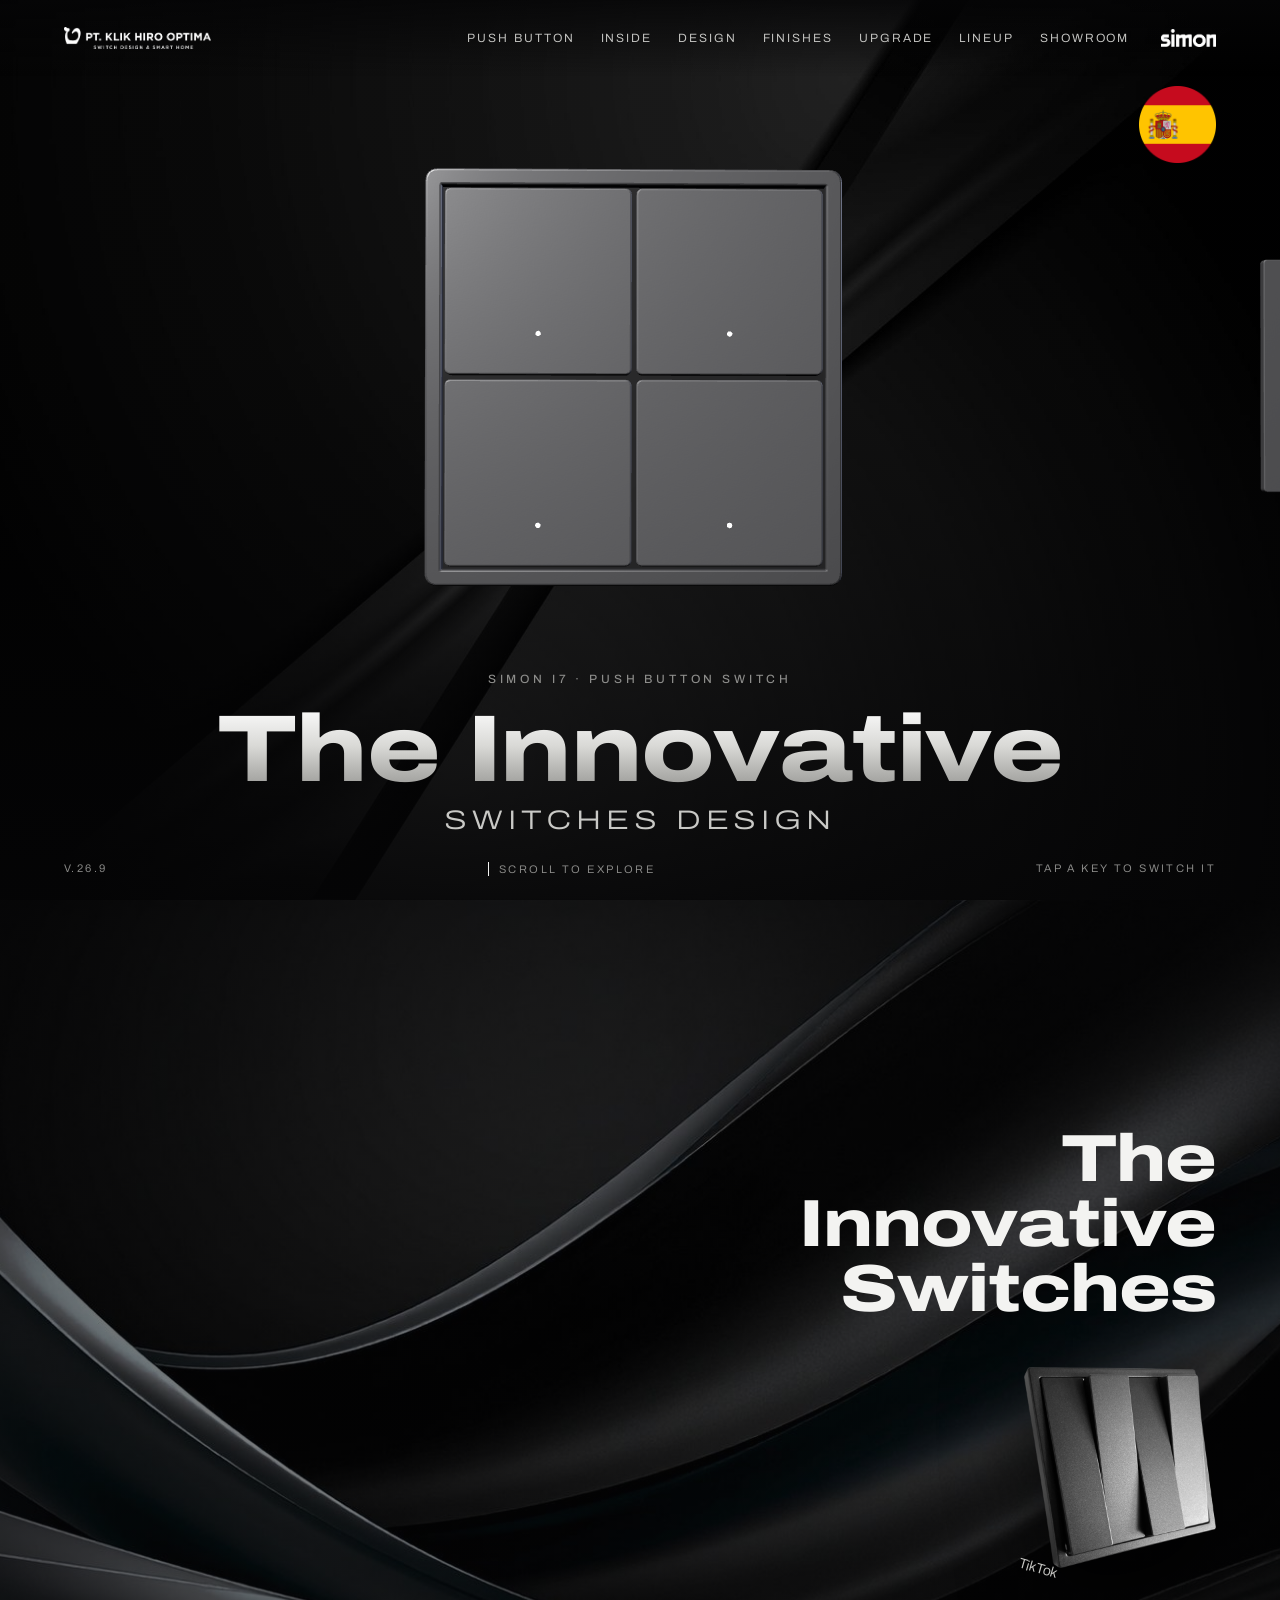
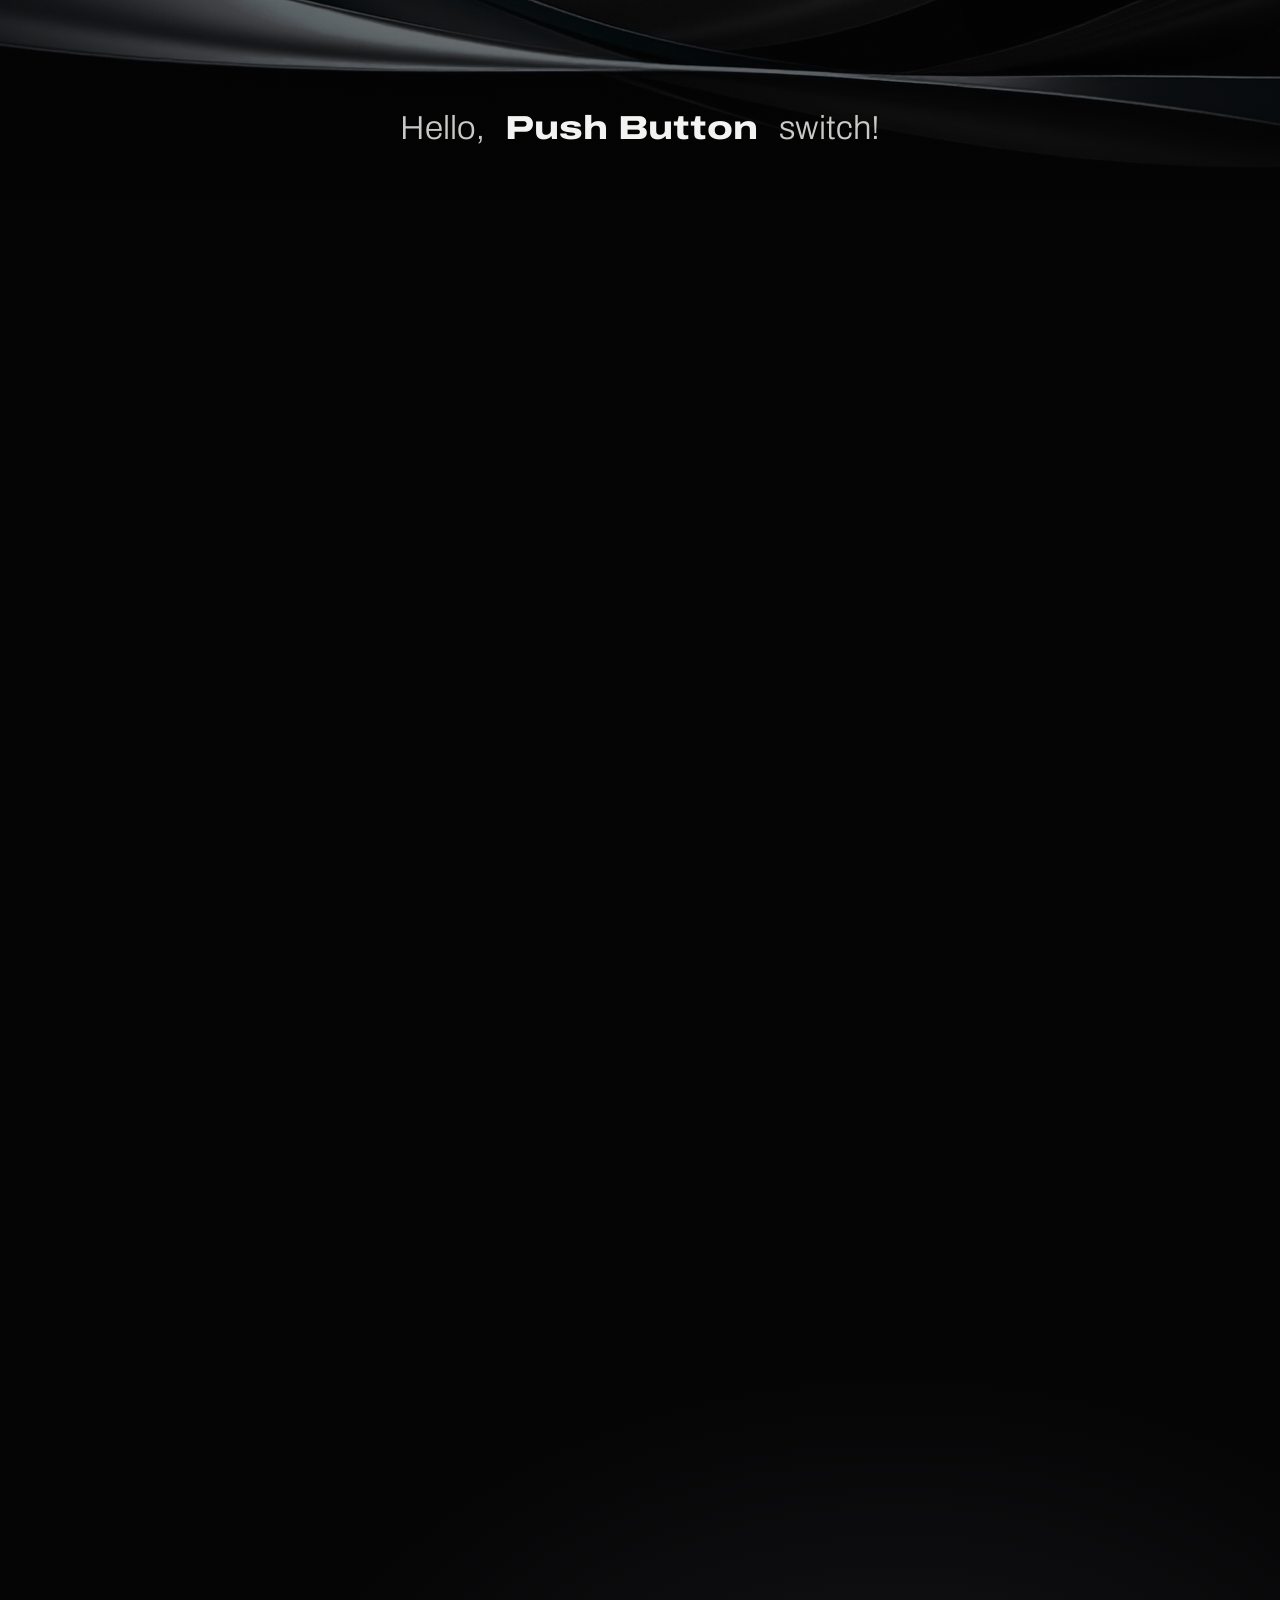
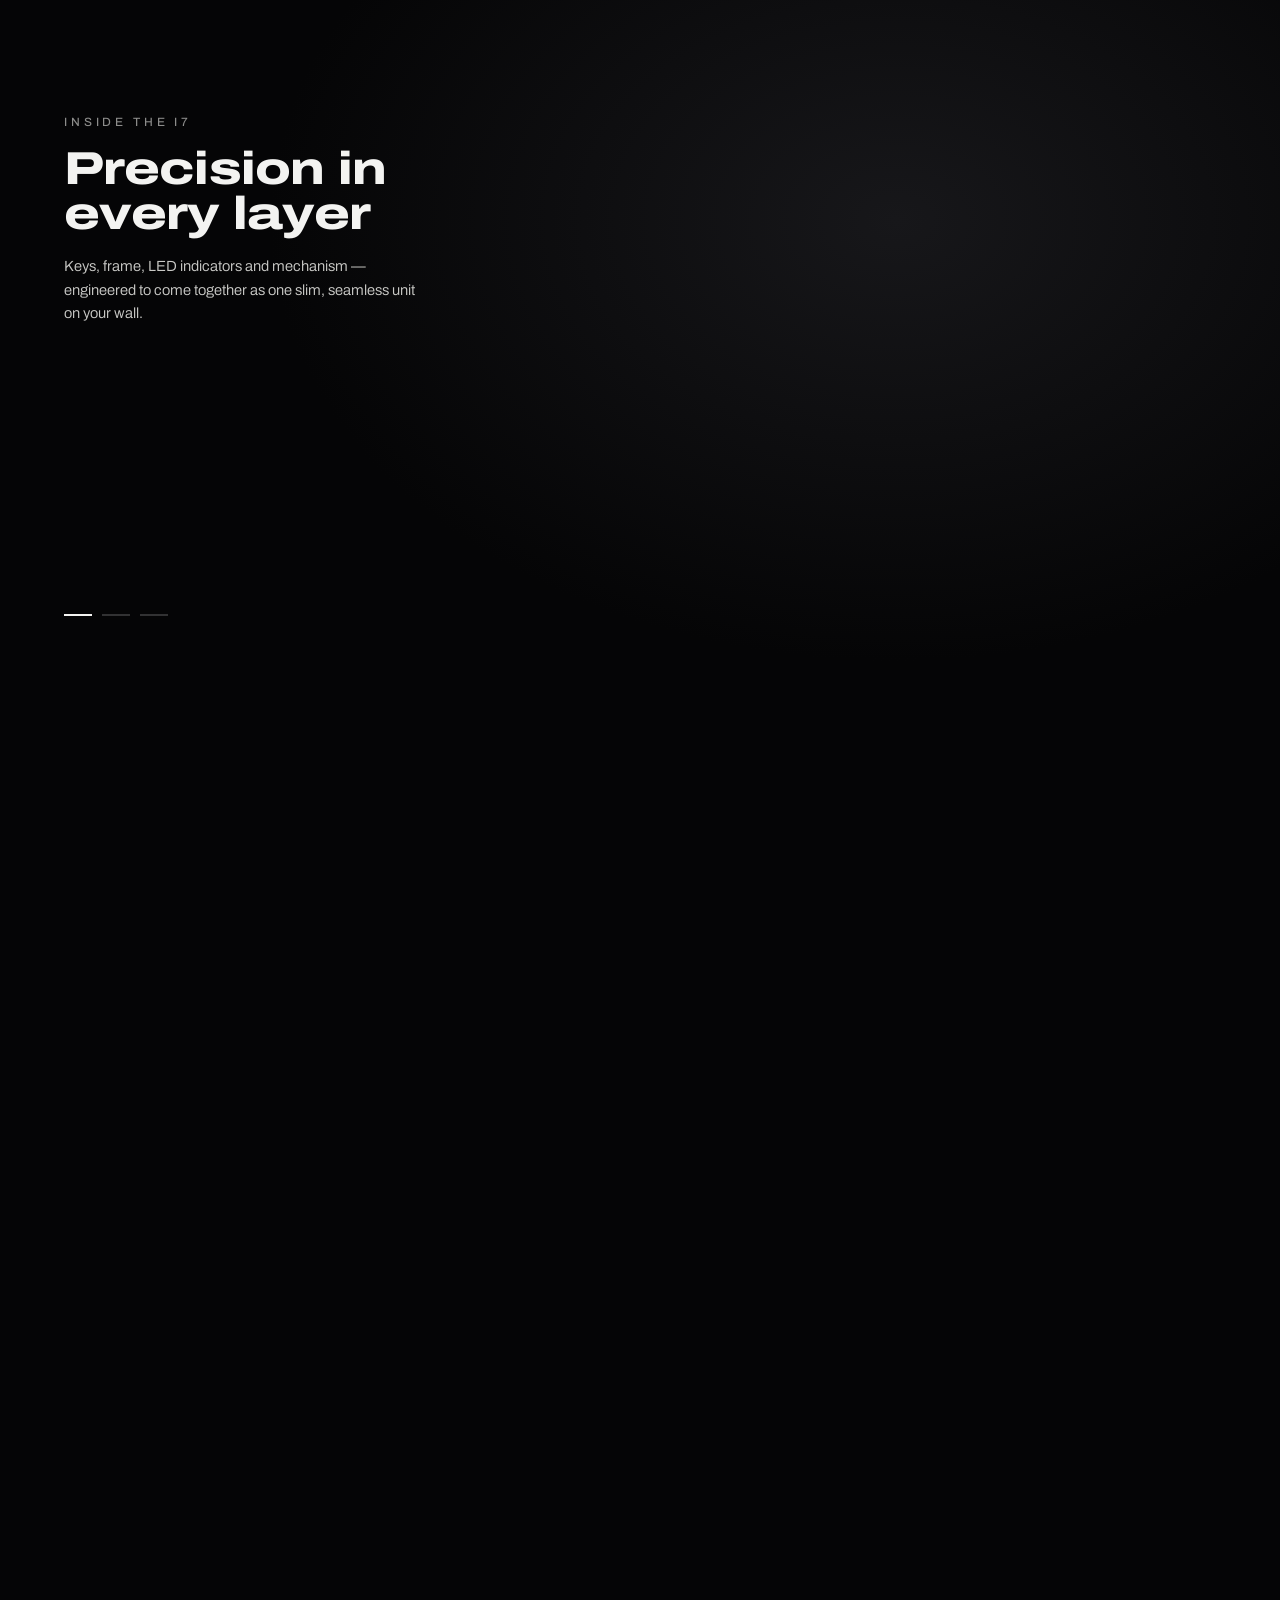
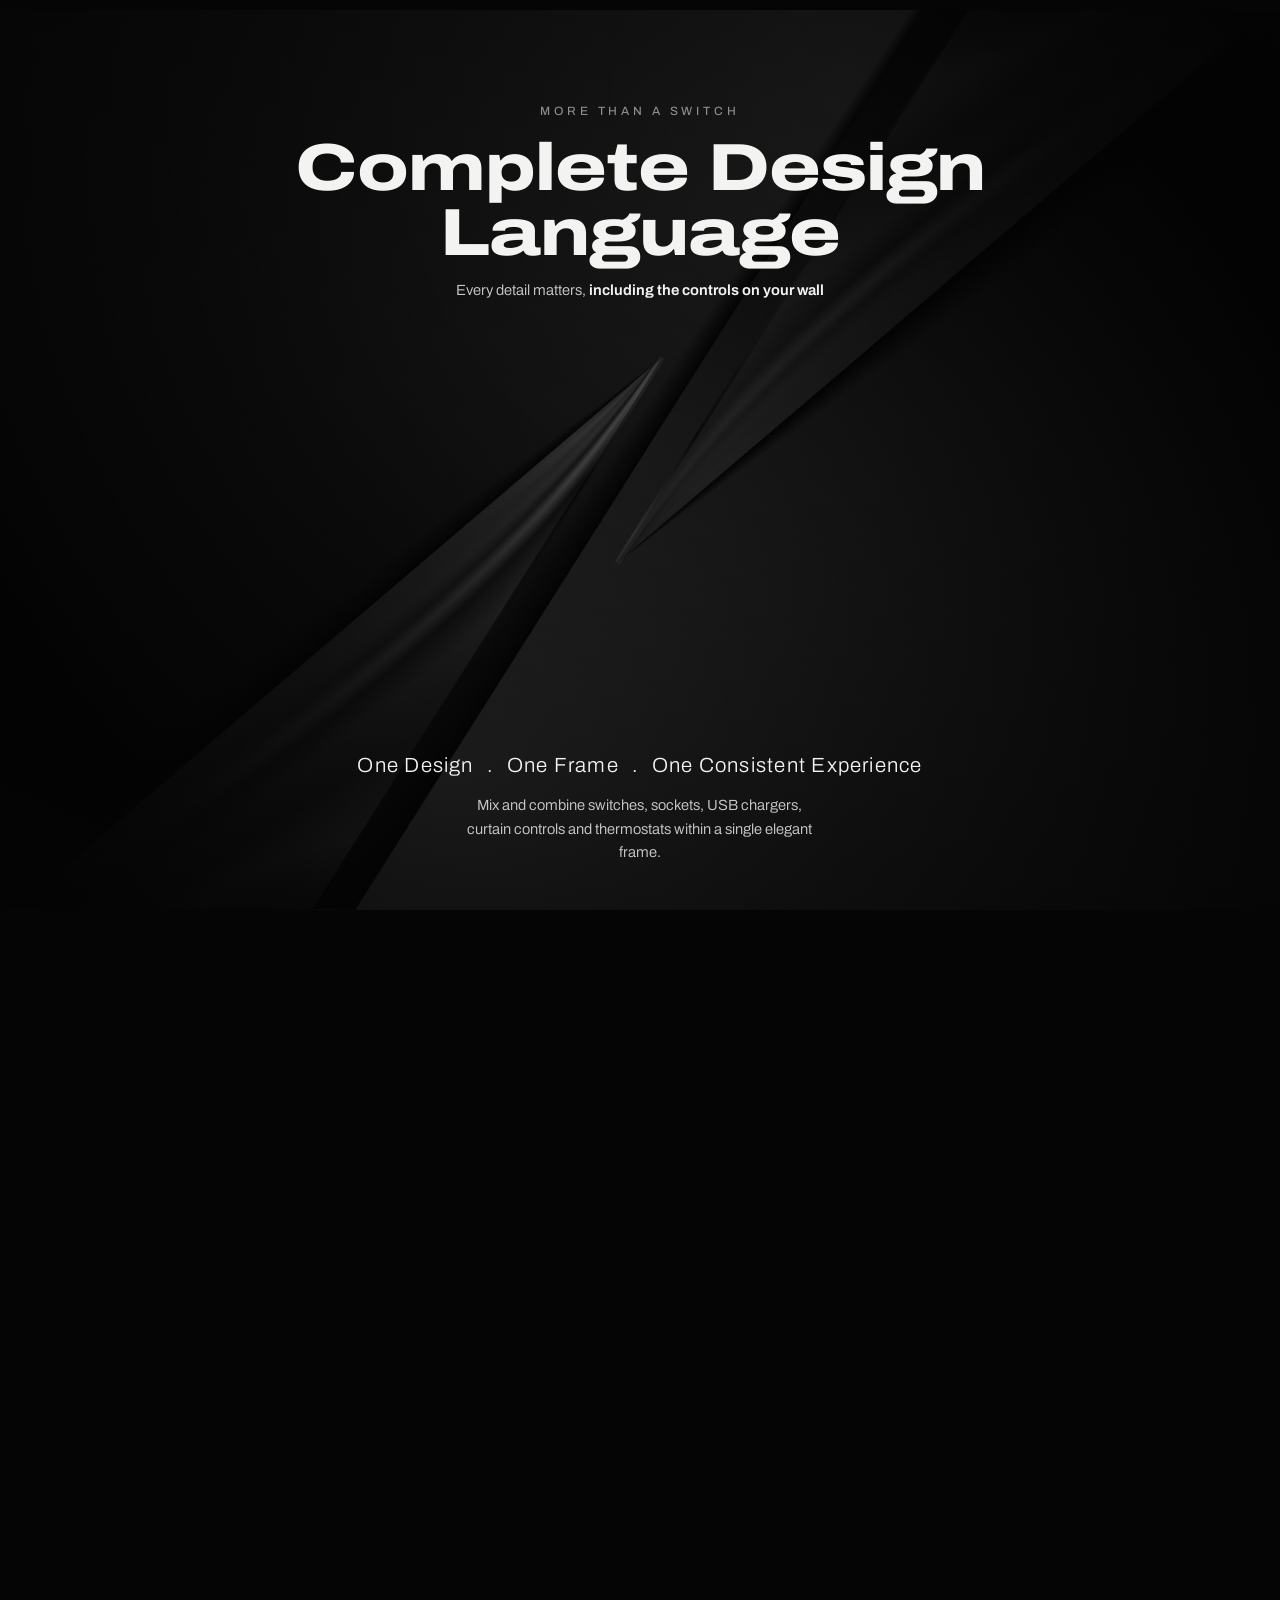
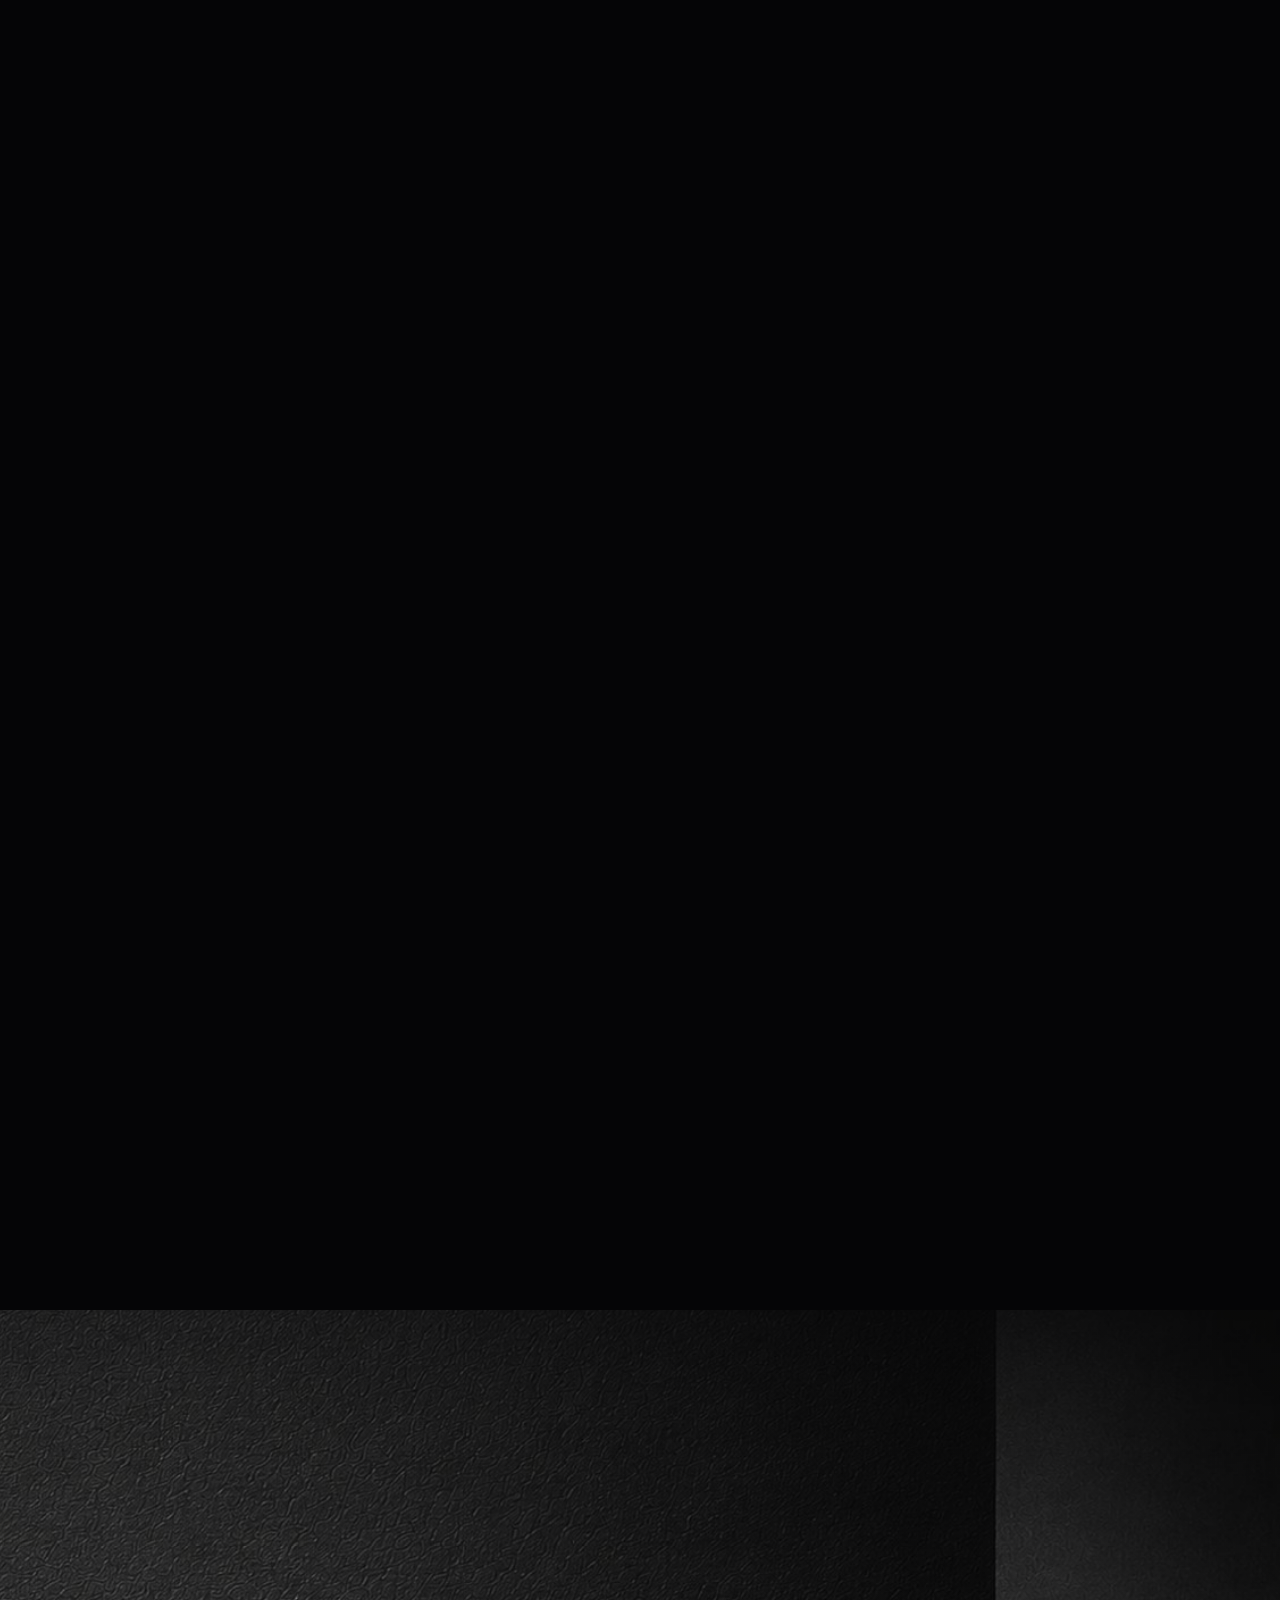
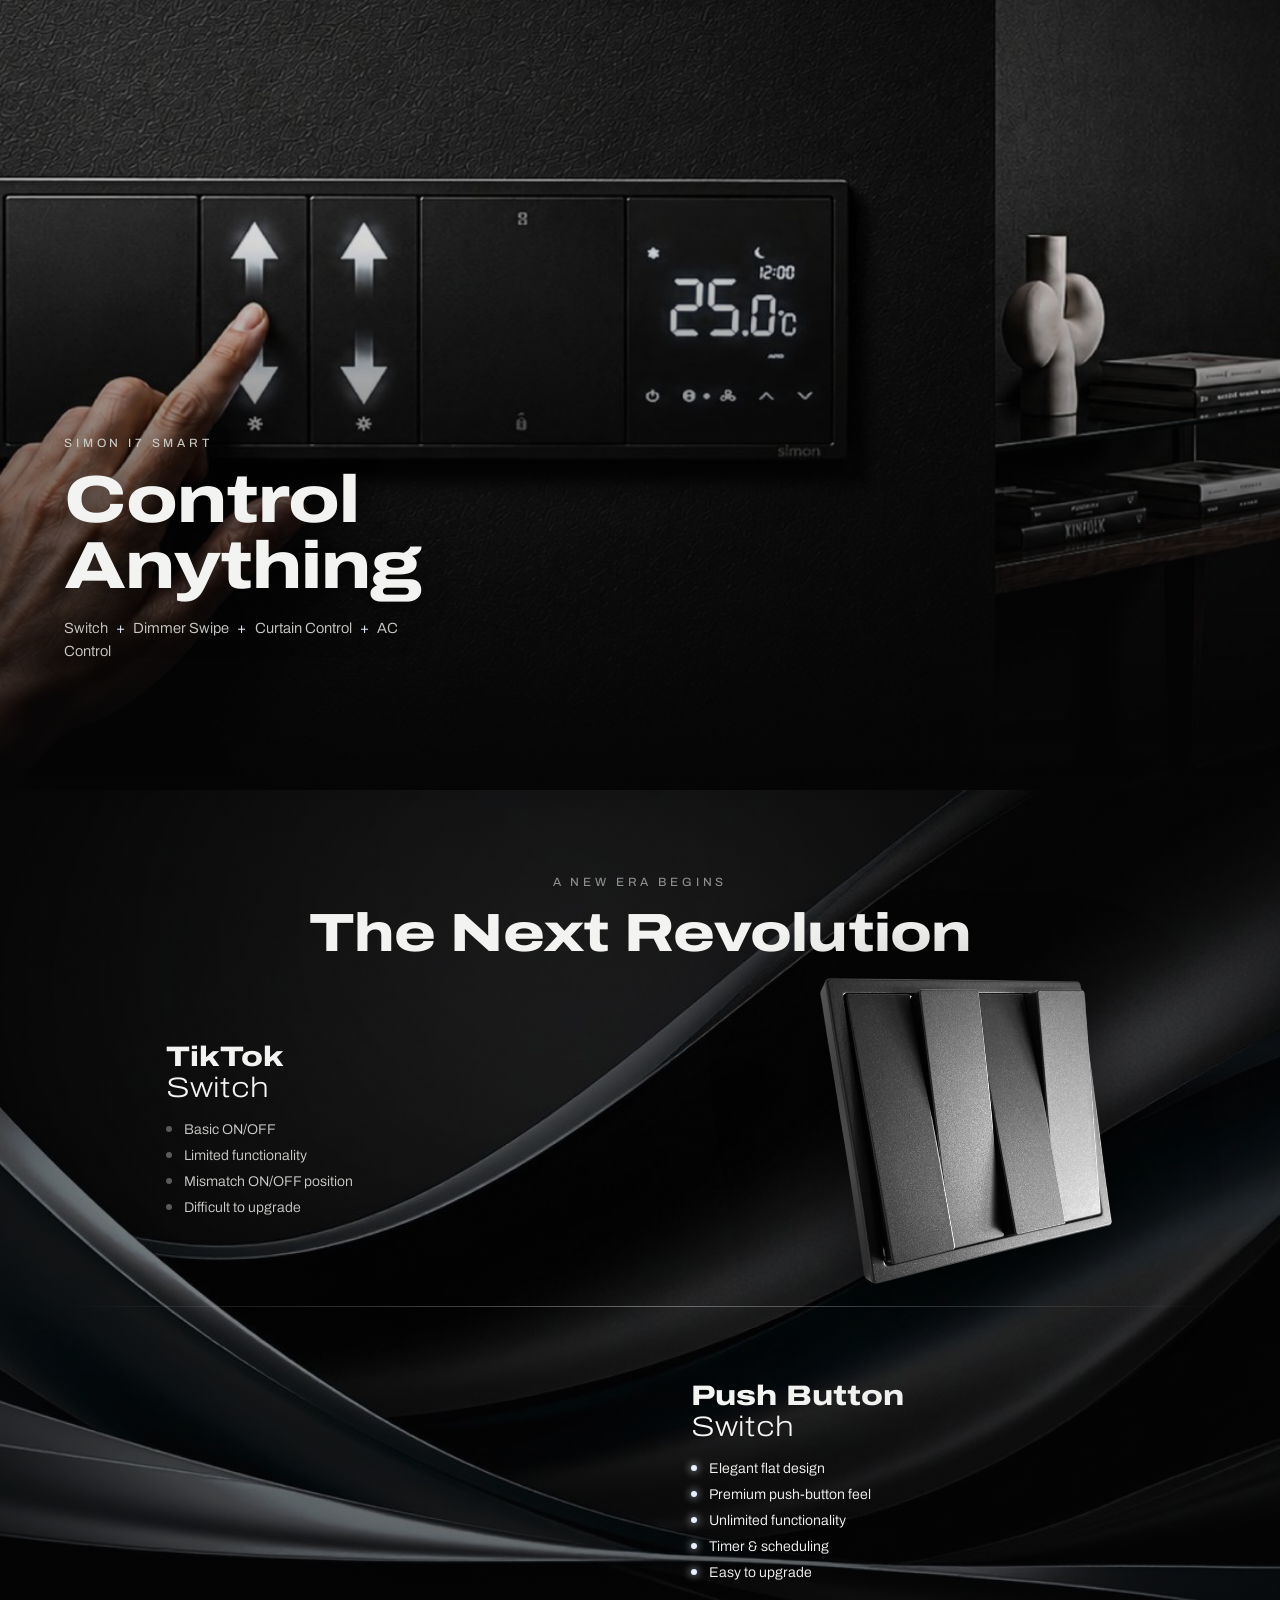
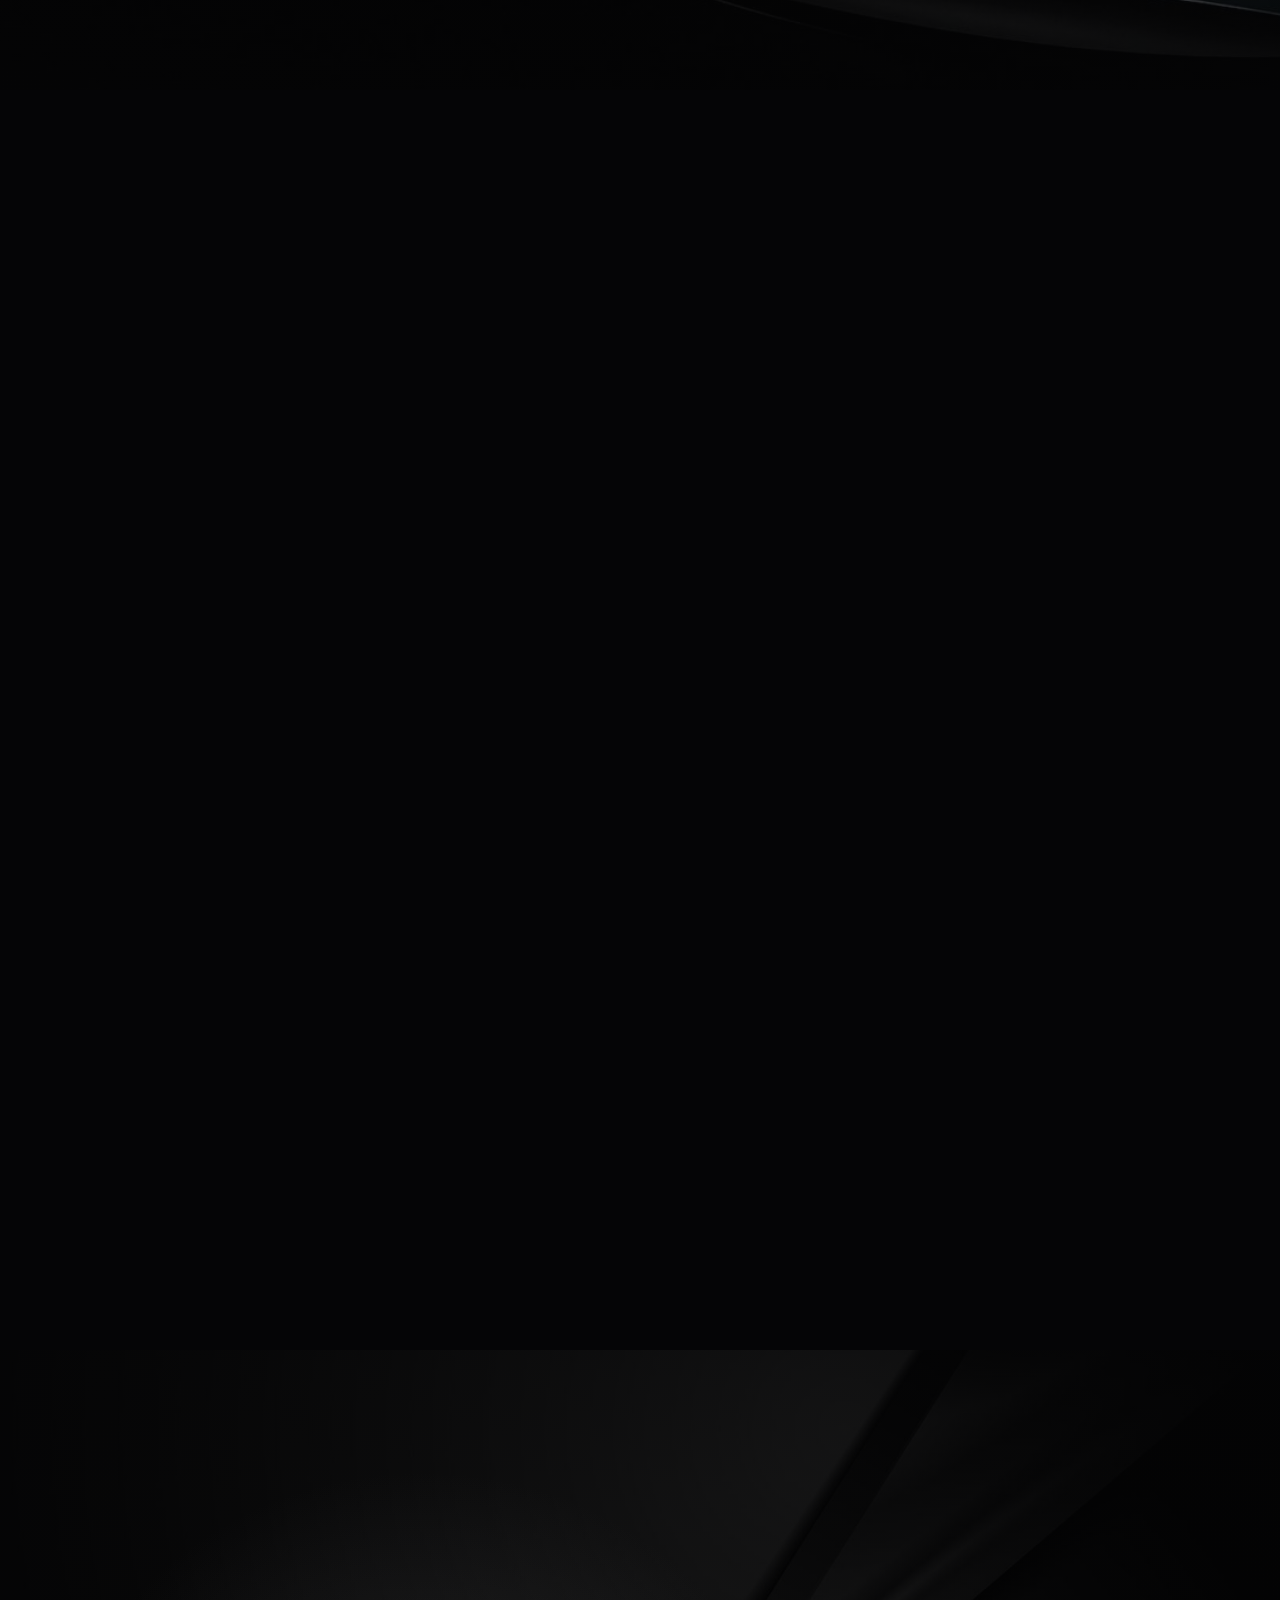
==== commit 82ce7b45: "Add files via upload" ====
--- a/index.html
+++ b/index.html
@@ -270,15 +270,15 @@
           <p class="body">Luxury and modern series from the Simon catalog — available through PT. Klik Hiro Optima.</p>
           <p class="lu-drag"><i></i>Keep scrolling</p>
         </article>
-        <article class="card"><div class="ph"><img src="assets/img/series-i7.jpg" alt="Simon i7 multi-gang switches" loading="lazy"></div>
+        <a class="card card-link" href="simon-i7.html"><div class="ph"><img src="assets/img/series-i7.jpg" alt="Simon i7 multi-gang switches" loading="lazy"></div>
           <p class="tag">Luxury Series</p><h3>Simon i7</h3><p class="tl">Elegant · Simple · Unique · Sophisticated</p>
-          <p class="meta">Multigang frames up to 5 gangs · White, Champagne, Mocha, Dark Grey, Black Doff</p></article>
-        <article class="card"><div class="ph"><img src="assets/img/series-m7.jpg" alt="Simon M7 in a dark kitchen" loading="lazy"></div>
+          <p class="meta">Multigang frames up to 5 gangs · White, Champagne, Mocha, Dark Grey, Black Doff</p><span class="go">Explore Simon i7 →</span></a>
+        <a class="card card-link" href="simon-m7.html"><div class="ph"><img src="assets/img/series-m7.jpg" alt="Simon M7 in a dark kitchen" loading="lazy"></div>
           <p class="tag">Luxury Series</p><h3>Simon M7</h3><p class="tl">Selected Material · Slim Aesthetics · Smart Inspiration</p>
-          <p class="meta">M7 Gem (Glass) · M7 Metal · M7 Air (Polycarbonate)</p></article>
-        <article class="card"><div class="ph"><img src="assets/img/series-m3.jpg" alt="Simon M3 switch in a bathroom" loading="lazy"></div>
+          <p class="meta">M7 Gem (Glass) · M7 Metal · M7 Air (Polycarbonate)</p><span class="go">Explore Simon M7 →</span></a>
+        <a class="card card-link" href="simon-m3.html"><div class="ph"><img src="assets/img/series-m3.jpg" alt="Simon M3 switch in a bathroom" loading="lazy"></div>
           <p class="tag">Modern Series</p><h3>Simon M3</h3><p class="tl">Boundless &amp; Fearless</p>
-          <p class="meta">Fearless &amp; frameless design</p></article>
+          <p class="meta">Fearless &amp; frameless design</p><span class="go">Explore Simon M3 →</span></a>
         <article class="card"><div class="ph"><img src="assets/img/series-m1.jpg" alt="Simon M1 switch" loading="lazy"></div>
           <p class="tag">Modern Series</p><h3>Simon M1</h3><p class="tl">Designed for living. Built for development.</p>
           <p class="meta">Switches, sockets, control &amp; regulation</p></article>
--- a/css/style.css
+++ b/css/style.css
@@ -299,6 +299,9 @@
 .card .tag { margin: 16px 6px 0; font-size: 10px; letter-spacing: 0.26em; text-transform: uppercase; color: var(--mute); }
 .card h3 { margin: 8px 6px 0; font-size: 24px; font-weight: 800; font-stretch: 118%; }
 .card .tl { margin: 8px 6px 0; font-size: 14px; color: var(--ink); line-height: 1.45; }
+.card-link { text-decoration: none; color: inherit; display: block; }
+.card .go { display: inline-block; margin: 14px 6px 0; font-size: 12px; letter-spacing: 0.16em; text-transform: uppercase; color: var(--led); }
+.card-link:focus-visible { outline: 2px solid var(--led); outline-offset: 4px; }
 .card .meta { margin: 10px 6px 0; font-size: 12px; color: var(--mute); line-height: 1.55; }
 .lu-progress { position: absolute; left: var(--gutter); right: var(--gutter); bottom: 5vh; height: 1px; background: var(--line); }
 .lu-progress span { display: block; height: 100%; background: var(--ink); transform-origin: left; transform: scaleX(0); }
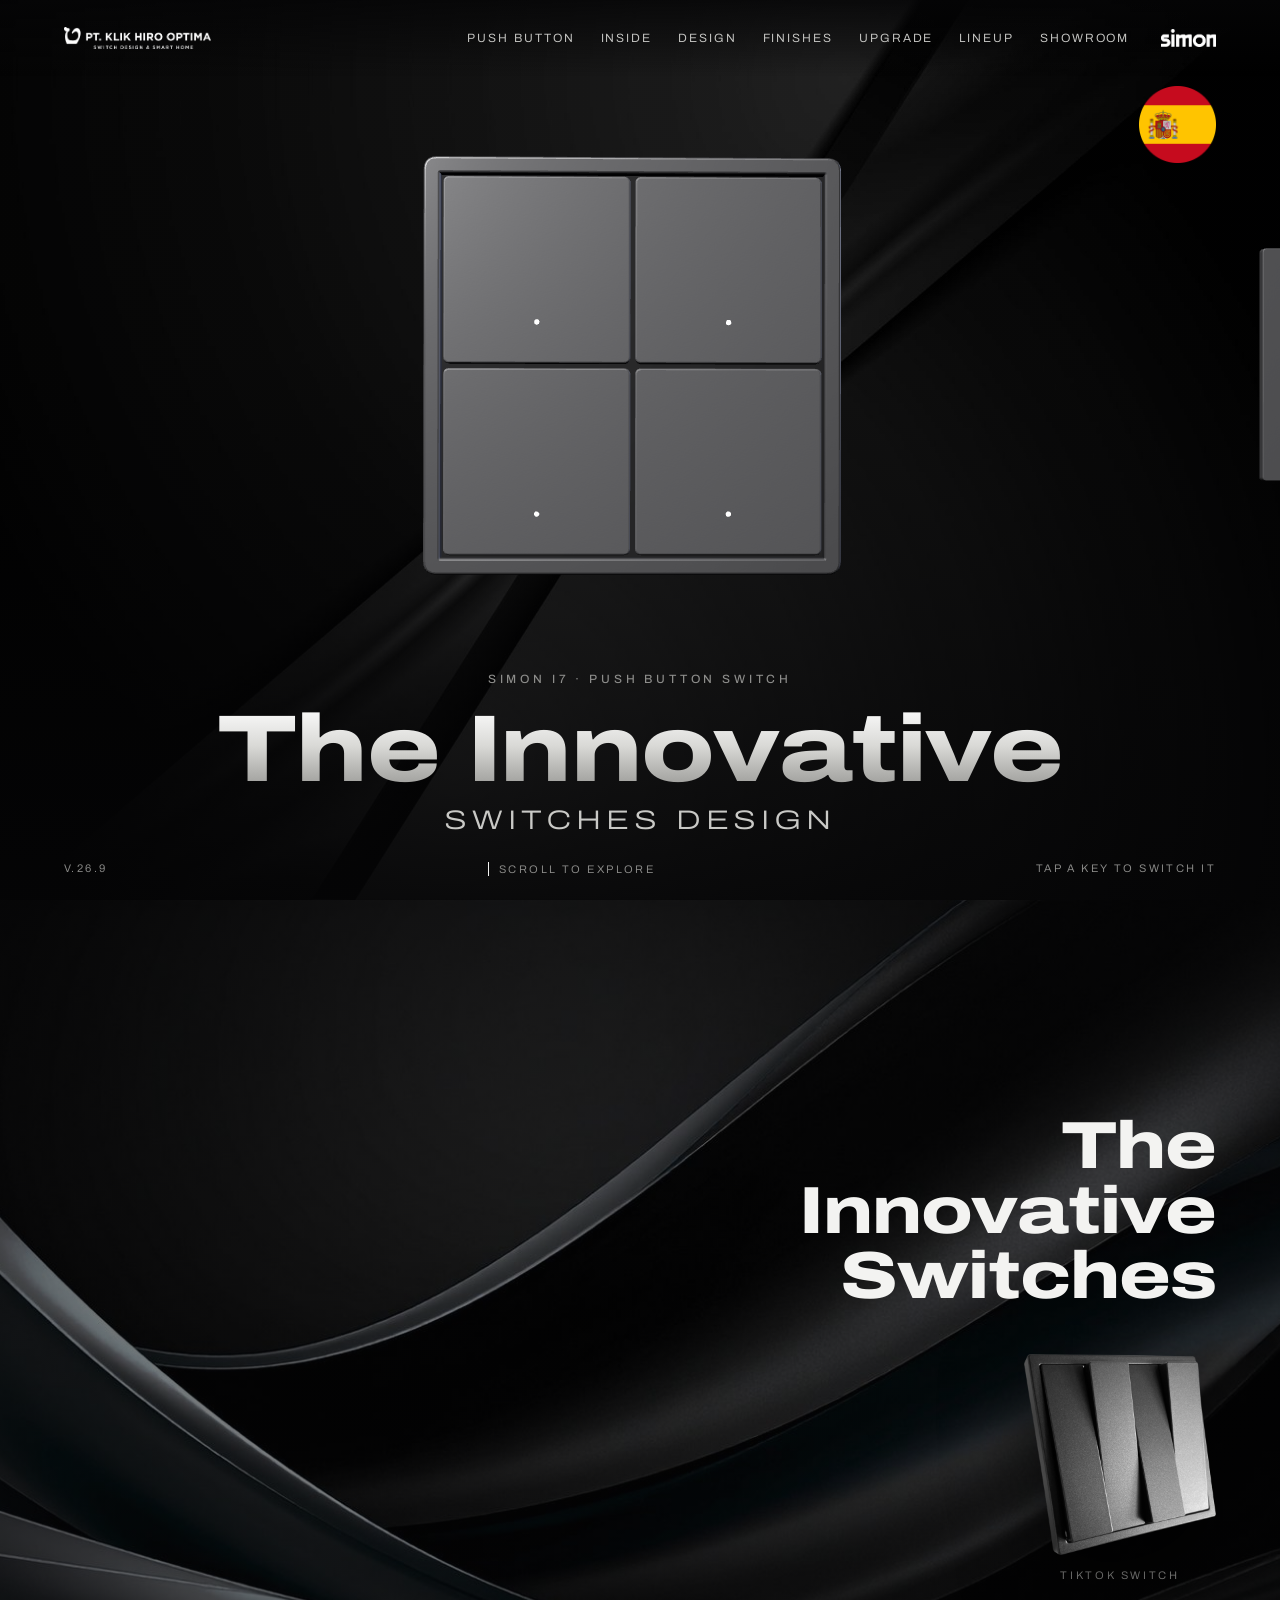
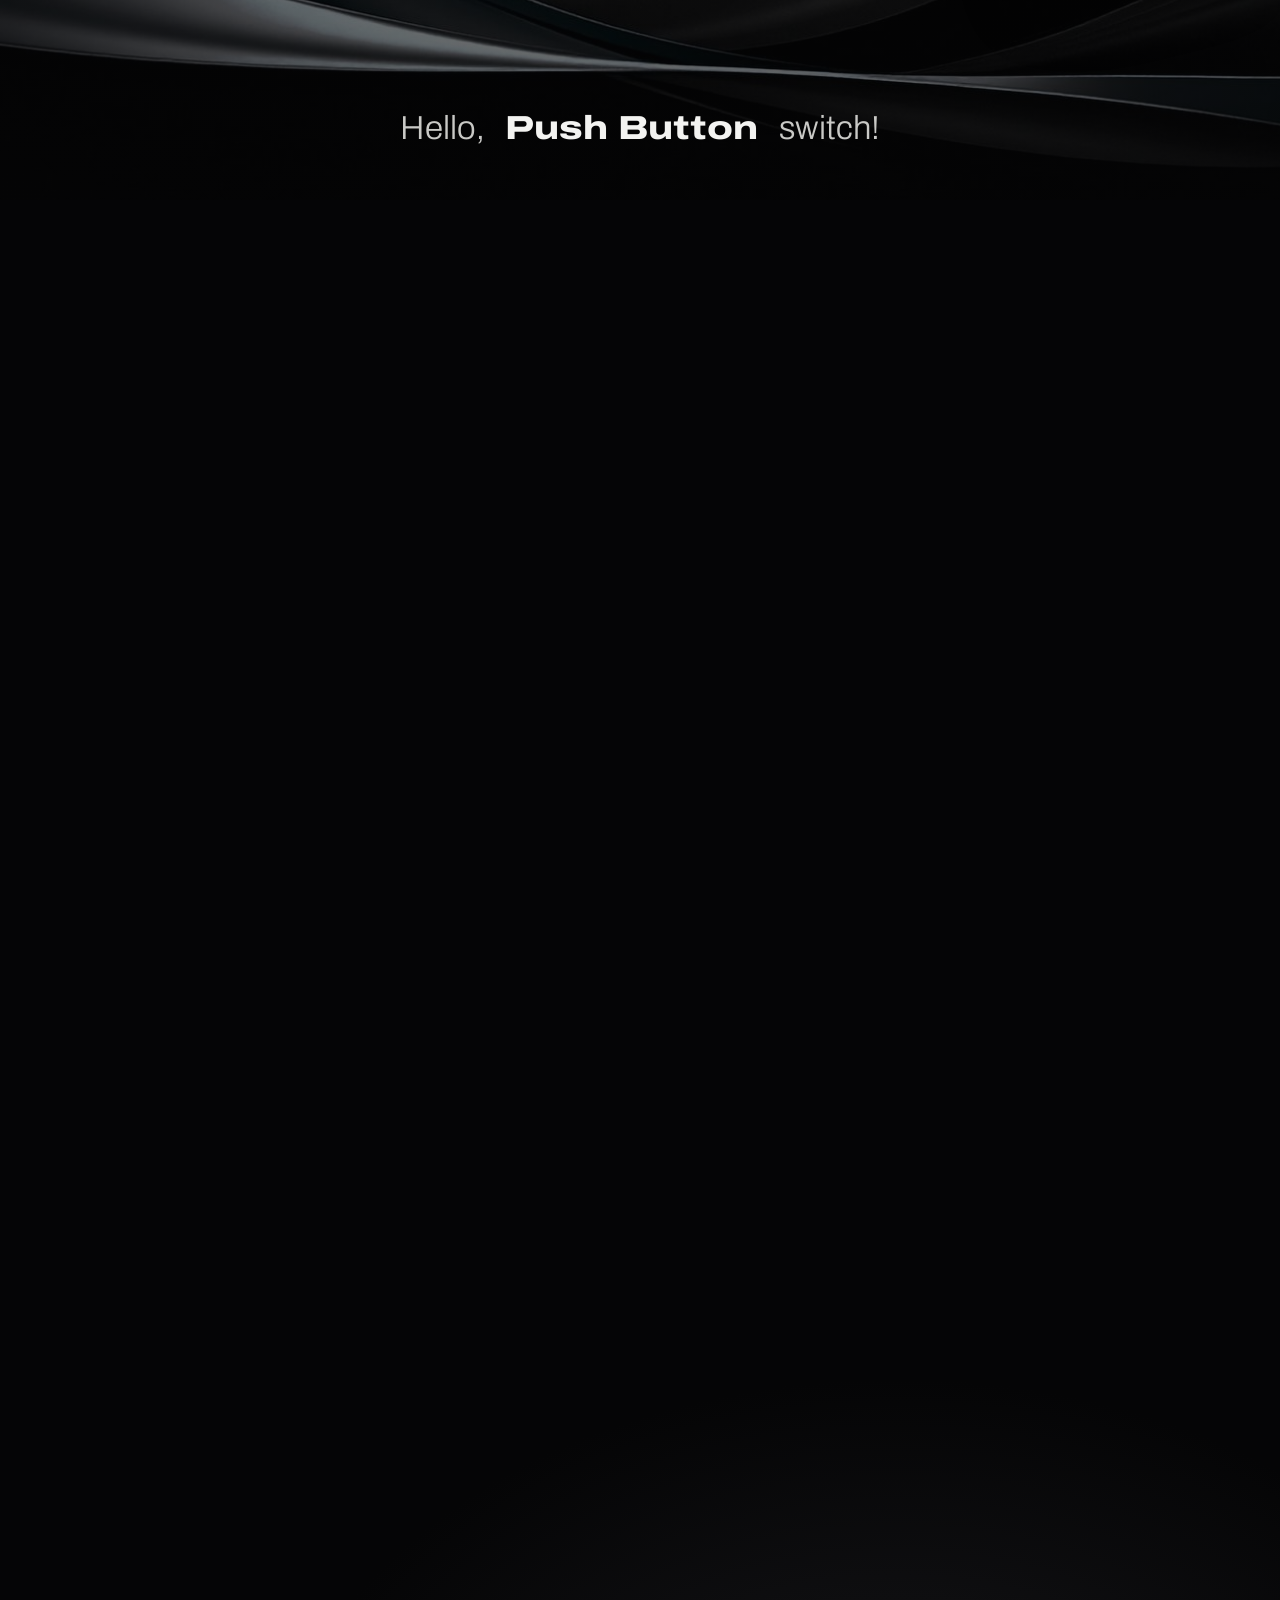
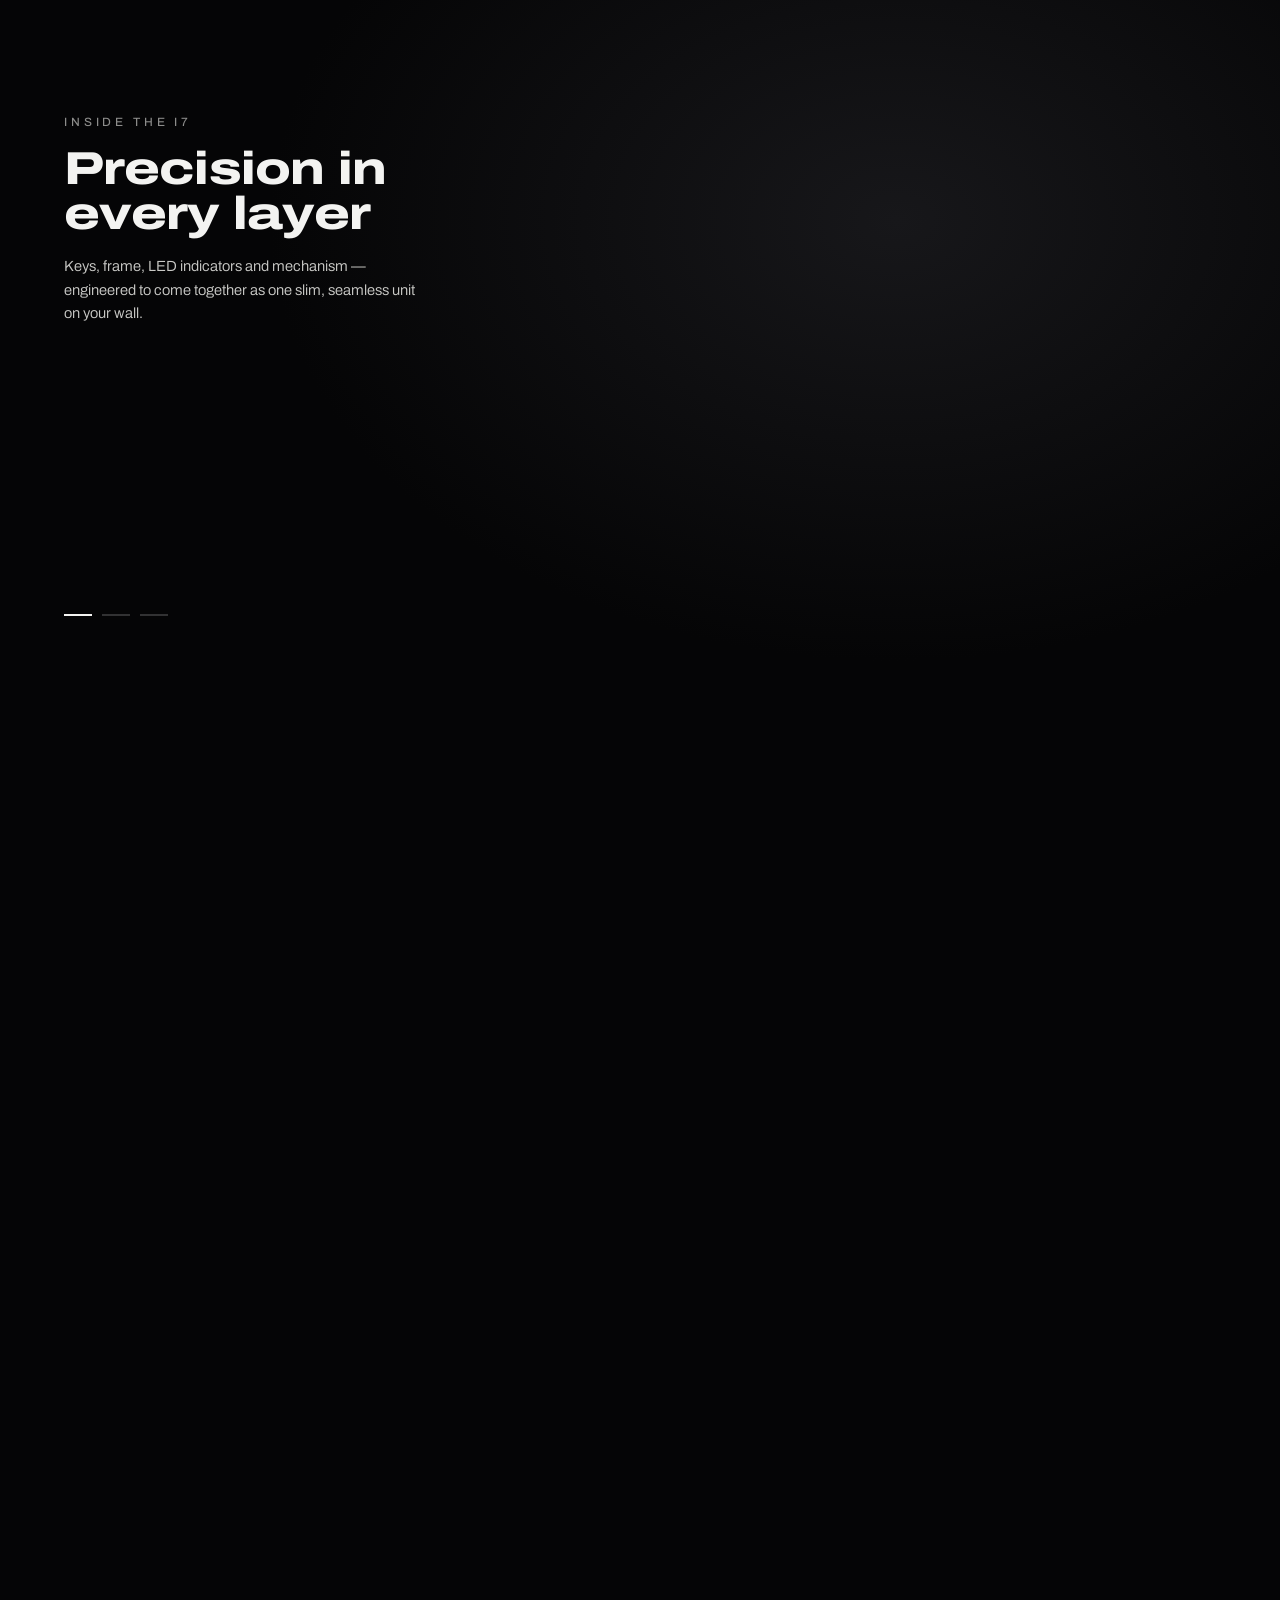
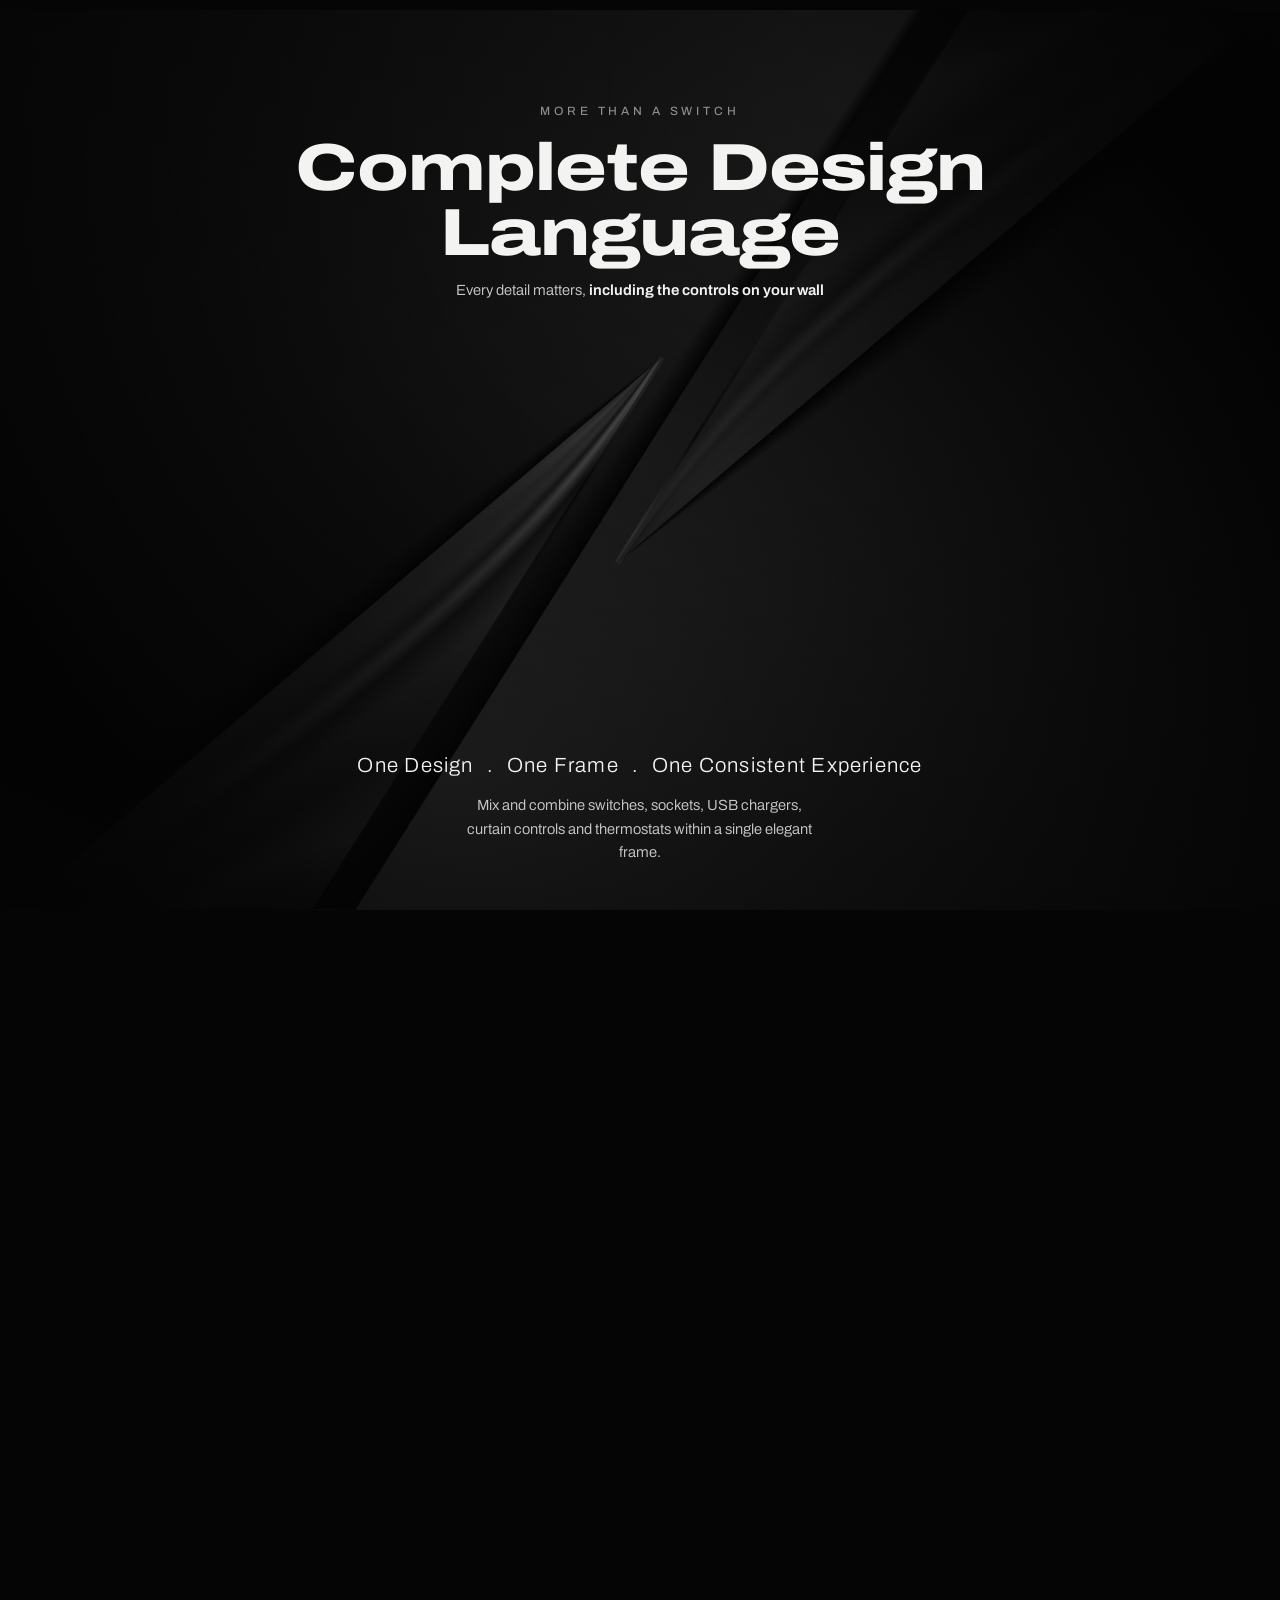
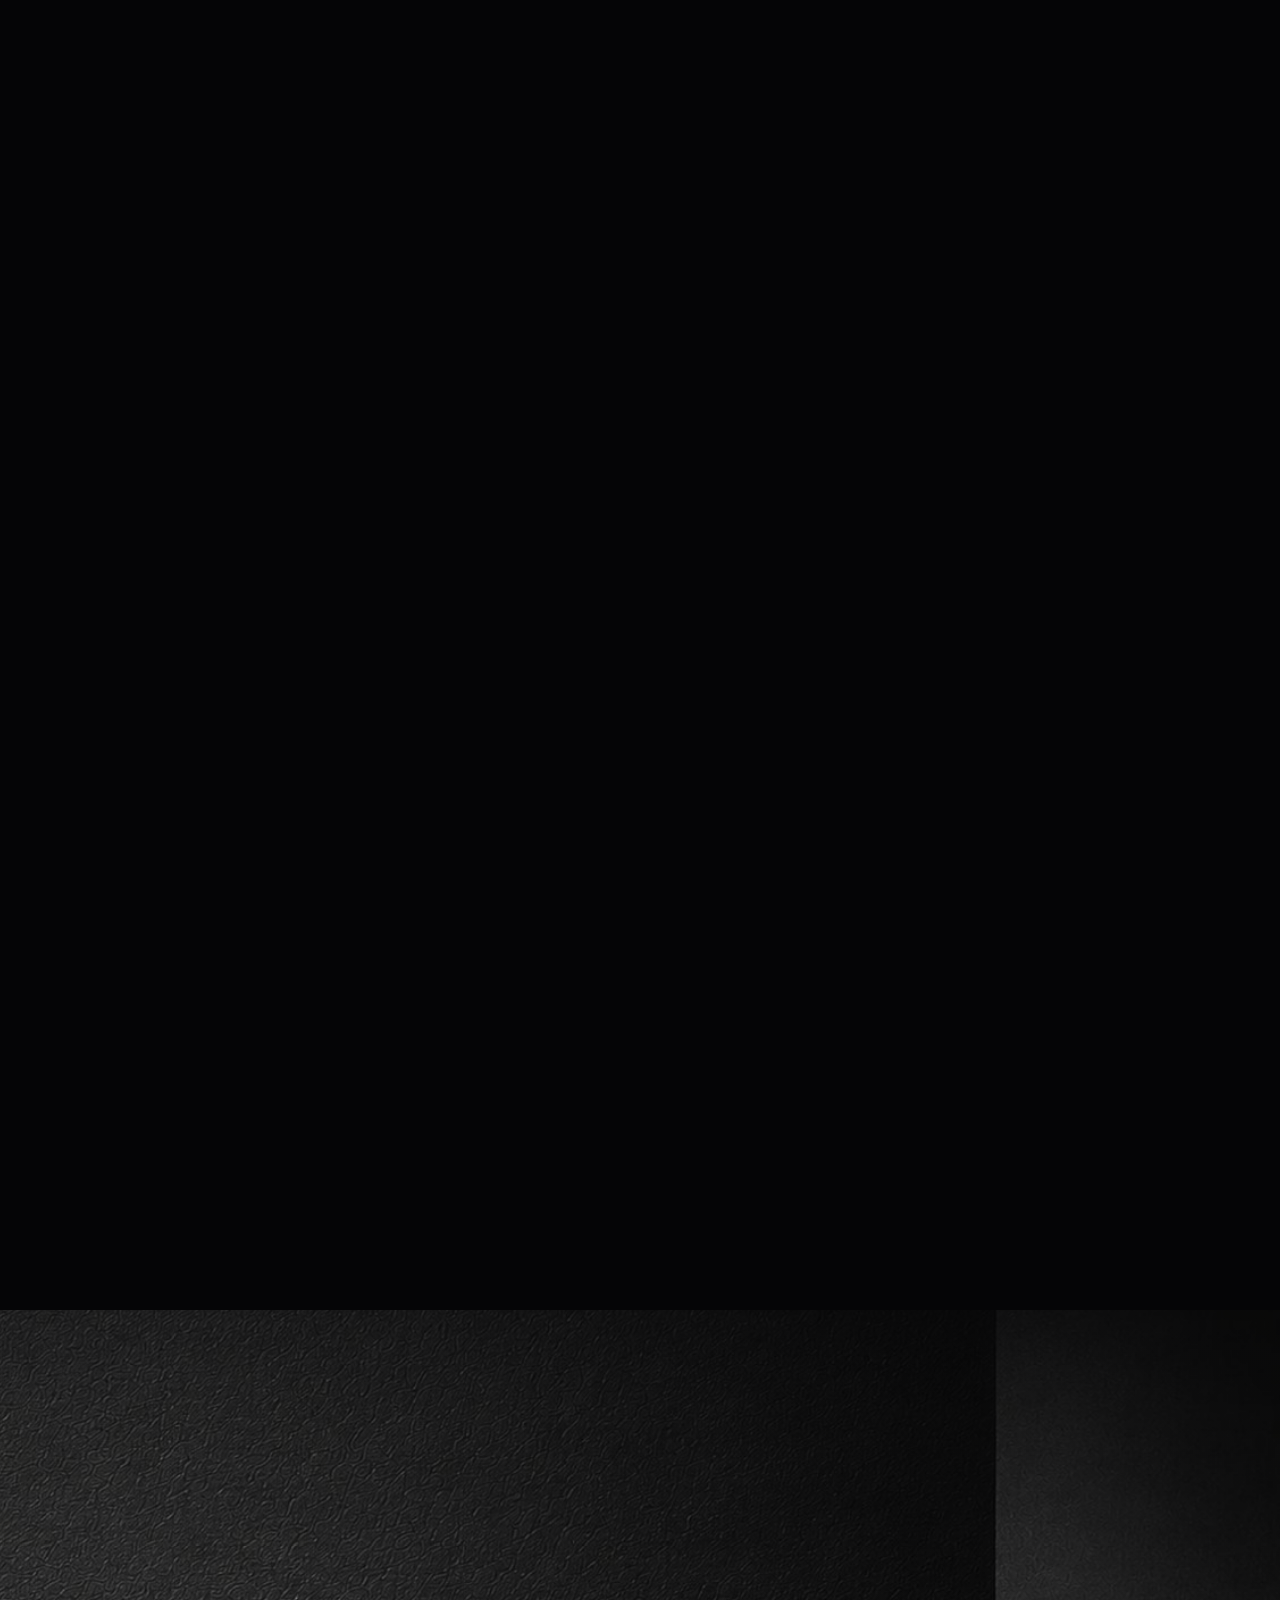
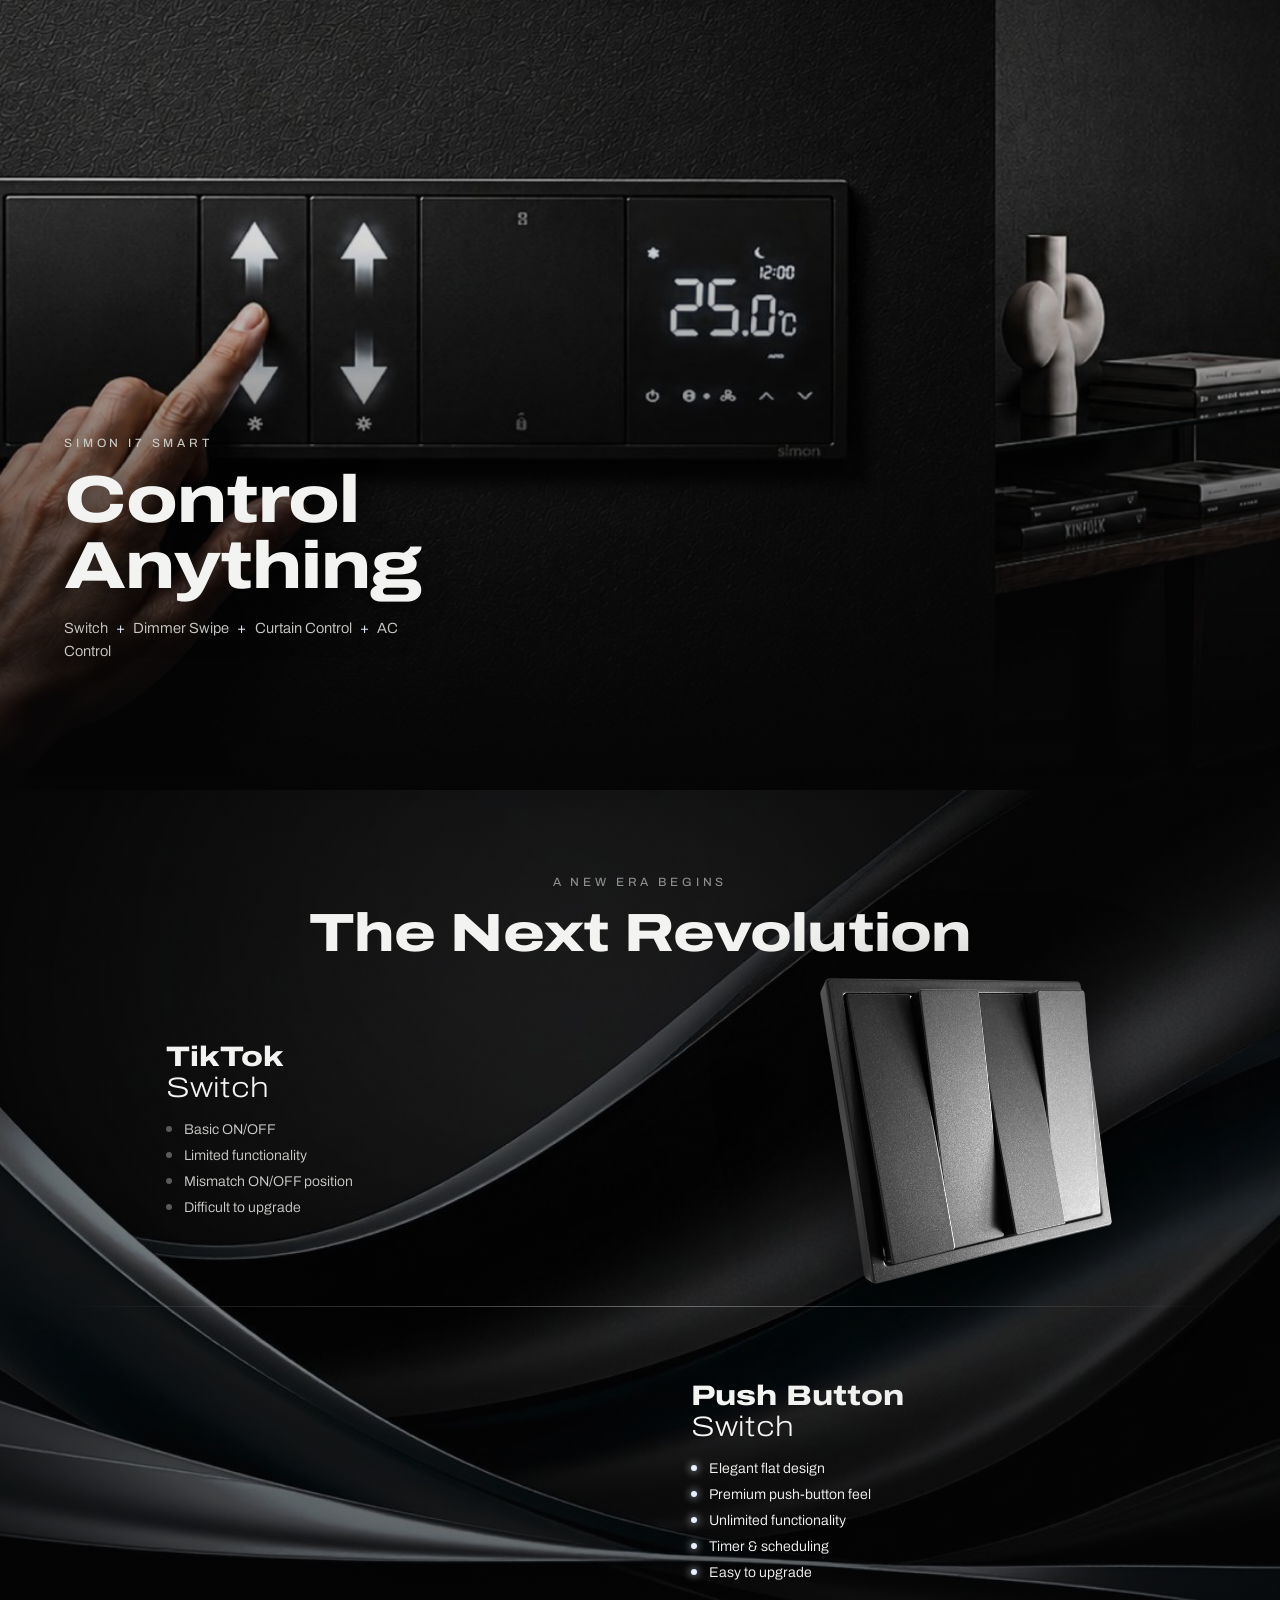
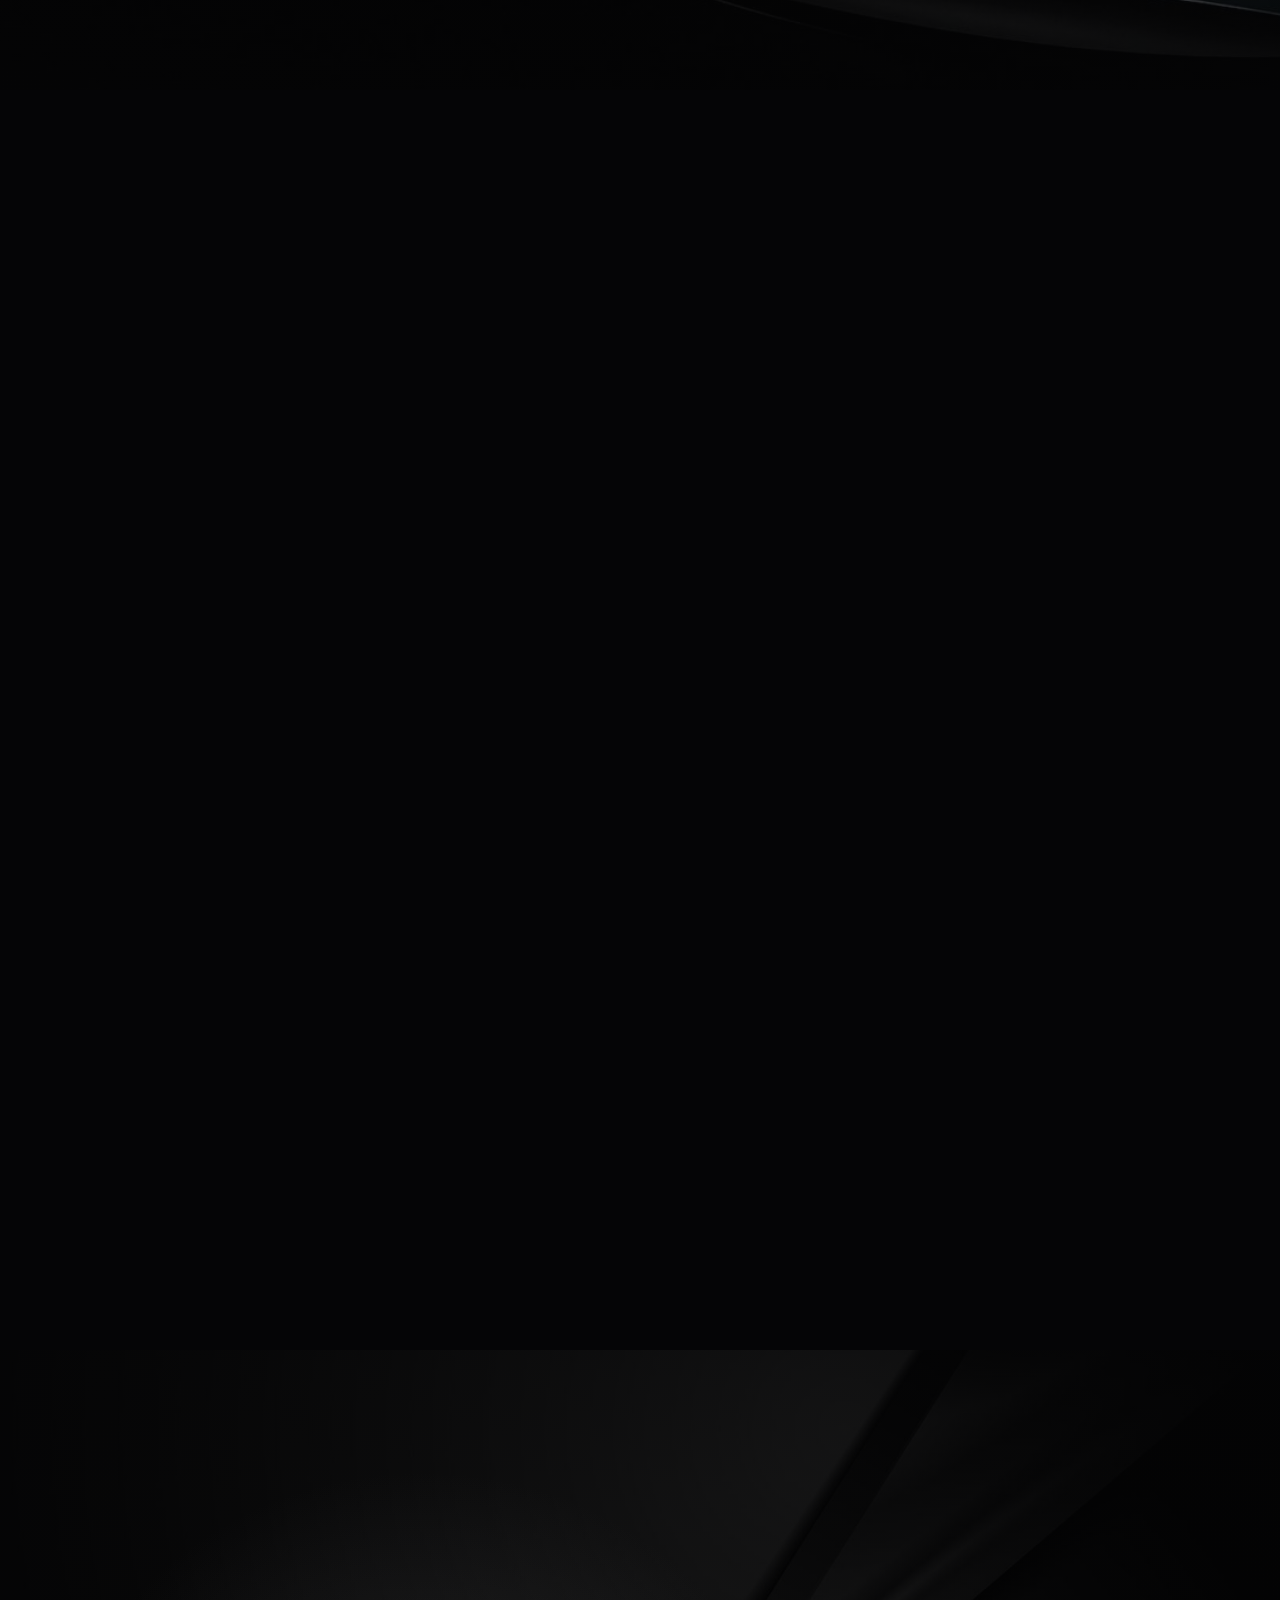
==== commit e1510b8d: "Add files via upload" ====
--- a/index.html
+++ b/index.html
@@ -87,7 +87,7 @@
           <div class="tt-row step-in" data-in="0.18">
             <figure class="tiktok">
               <img src="assets/img/tiktok.png" alt="Conventional TikTok rocker switch">
-              <figcaption>TikTok</figcaption>
+              <figcaption>TikTok switch</figcaption>
             </figure>
           </div>
         </div>
@@ -232,7 +232,7 @@
     <div class="gal-grid">
       <figure class="g1 reveal"><div class="ph"><img src="assets/img/socket-combo.jpg" alt="Simon i7 4-gang switch combined with universal socket and USB charger" loading="lazy"></div><figcaption>Switches, sockets &amp; USB chargers — one frame</figcaption></figure>
       <figure class="g2 reveal"><div class="ph"><img src="assets/img/marble-wall.jpg" alt="Simon i7 multi-module frame on a marble wall" loading="lazy"></div><figcaption>Multi-gang frames, endless combinations</figcaption></figure>
-      <figure class="g3 reveal"><div class="ph"><img src="assets/img/interior-1.jpg" alt="Modern dark interior" loading="lazy"></div><figcaption>Designed for every space</figcaption></figure>
+      <figure class="g3 reveal"><div class="ph"><img src="assets/img/i7-bedroom.jpg" alt="Simon i7 switches in a modern dark bedroom" loading="lazy"></div><figcaption>Designed for every space</figcaption></figure>
       <figure class="g4 reveal"><div class="ph"><img src="assets/img/concrete-wall.jpg" alt="Simon i7 switch on a concrete wall" loading="lazy"></div><figcaption>Start simple</figcaption></figure>
     </div>
   </section>
@@ -279,21 +279,24 @@
         <a class="card card-link" href="simon-m3.html"><div class="ph"><img src="assets/img/series-m3.jpg" alt="Simon M3 switch in a bathroom" loading="lazy"></div>
           <p class="tag">Modern Series</p><h3>Simon M3</h3><p class="tl">Boundless &amp; Fearless</p>
           <p class="meta">Fearless &amp; frameless design</p><span class="go">Explore Simon M3 →</span></a>
-        <article class="card"><div class="ph"><img src="assets/img/series-m1.jpg" alt="Simon M1 switch" loading="lazy"></div>
+        <a class="card card-link" href="simon-m1.html"><div class="ph"><img src="assets/img/series-m1.jpg" alt="Simon M1 switch" loading="lazy"></div>
           <p class="tag">Modern Series</p><h3>Simon M1</h3><p class="tl">Designed for living. Built for development.</p>
-          <p class="meta">Switches, sockets, control &amp; regulation</p></article>
-        <article class="card"><div class="ph"><img src="assets/img/series-e6.jpg" alt="Simon E6 switch" loading="lazy"></div>
+          <p class="meta">Switches, sockets, control &amp; regulation</p><span class="go">Explore Simon M1 →</span></a>
+        <a class="card card-link" href="simon-e6.html"><div class="ph"><img src="assets/img/series-e6.jpg" alt="Simon E6 switch" loading="lazy"></div>
           <p class="tag">Modern Series</p><h3>Simon E6</h3><p class="tl">Endless Freedom</p>
-          <p class="meta">Elegant · Luxury · Design</p></article>
-        <article class="card"><div class="ph"><img src="assets/img/series-e3.jpg" alt="Simon E3 switch" loading="lazy"></div>
+          <p class="meta">Elegant · Luxury · Design</p><span class="go">Explore Simon E6 →</span></a>
+        <a class="card card-link" href="simon-e3.html"><div class="ph"><img src="assets/img/series-e3.jpg" alt="Simon E3 switch" loading="lazy"></div>
           <p class="tag">Modern Series</p><h3>Simon E3</h3><p class="tl">Essential Design, Maximum Functionality</p>
-          <p class="meta">White, Silver, Champagne, Grey, Black</p></article>
-        <article class="card"><div class="ph"><img src="assets/img/docking.jpg" alt="Simon Docking Family" loading="lazy"></div>
+          <p class="meta">White, Silver, Champagne, Grey, Black</p><span class="go">Explore Simon E3 →</span></a>
+        <a class="card card-link" href="simon-docking.html"><div class="ph"><img src="assets/img/docking.jpg" alt="Simon Docking Family" loading="lazy"></div>
           <p class="tag">Docking Family</p><h3>One Dock.</h3><p class="tl">Endless possibilities</p>
-          <p class="meta">Reading lamp kit · Wall light kit · Fully customized</p></article>
-        <article class="card"><div class="ph"><img src="assets/img/smart-home.jpg" alt="Homepad Pro Max smart home panel" loading="lazy"></div>
+          <p class="meta">Reading lamp kit · Wall light kit · Fully customized</p><span class="go">Explore Docking →</span></a>
+        <a class="card card-link" href="simon-homepad.html"><div class="ph"><img src="assets/img/smart-home.jpg" alt="Homepad Pro Max smart home panel" loading="lazy"></div>
           <p class="tag">Simple Smart Home</p><h3>Homepad Pro Max</h3><p class="tl">Simple installations · Simple to use · Simple budget</p>
-          <p class="meta">Zigbee · smart control · scenes</p></article>
+          <p class="meta">Zigbee · smart control · scenes</p><span class="go">Explore Homepad →</span></a>
+        <a class="card card-link" href="simon-scene.html"><div class="ph"><img src="assets/img/scene-studio.jpg" alt="Bedroom lit by a Simon smart lighting scene" loading="lazy"></div>
+          <p class="tag">Simon Smart · Try it</p><h3>Scene Studio</h3><p class="tl">Set the mood. Save the scene.</p>
+          <p class="meta">Dimmer · finishes · scene buttons A–D</p><span class="go">Try the studio →</span></a>
       </div>
       <div class="lu-progress"><span></span></div>
     </div>
--- a/css/style.css
+++ b/css/style.css
@@ -163,7 +163,7 @@
 .tt-row { display: flex; align-items: center; gap: 0.8vw; }
 .tiktok { position: relative; margin: 0; flex: none; width: clamp(100px, min(15vw, 26vh), 250px); }
 .tiktok img { width: 100%; height: auto; filter: drop-shadow(0 30px 40px rgba(0, 0, 0, 0.6)); }
-.tiktok figcaption { position: absolute; left: -6px; bottom: -8px; transform: rotate(16deg); font-size: clamp(12px, 1.1vw, 16px); color: var(--ink-2); }
+.tiktok figcaption { margin-top: 14px; text-align: center; font-size: 11px; letter-spacing: 0.24em; text-transform: uppercase; color: var(--mute); }
 #helloArrow { position: absolute; inset: 0; overflow: visible; }
 #helloArrow path { fill: none; stroke: #dcdcd8; stroke-width: 3.5; stroke-linecap: round; stroke-linejoin: round; filter: drop-shadow(0 2px 8px rgba(0, 0, 0, 0.6)); }
 .hello-line { grid-column: 1 / -1; grid-row: 2; margin: 0; text-align: center; font-size: clamp(20px, min(2.6vw, 4.6vh), 42px); font-weight: 300; color: var(--ink-2); }
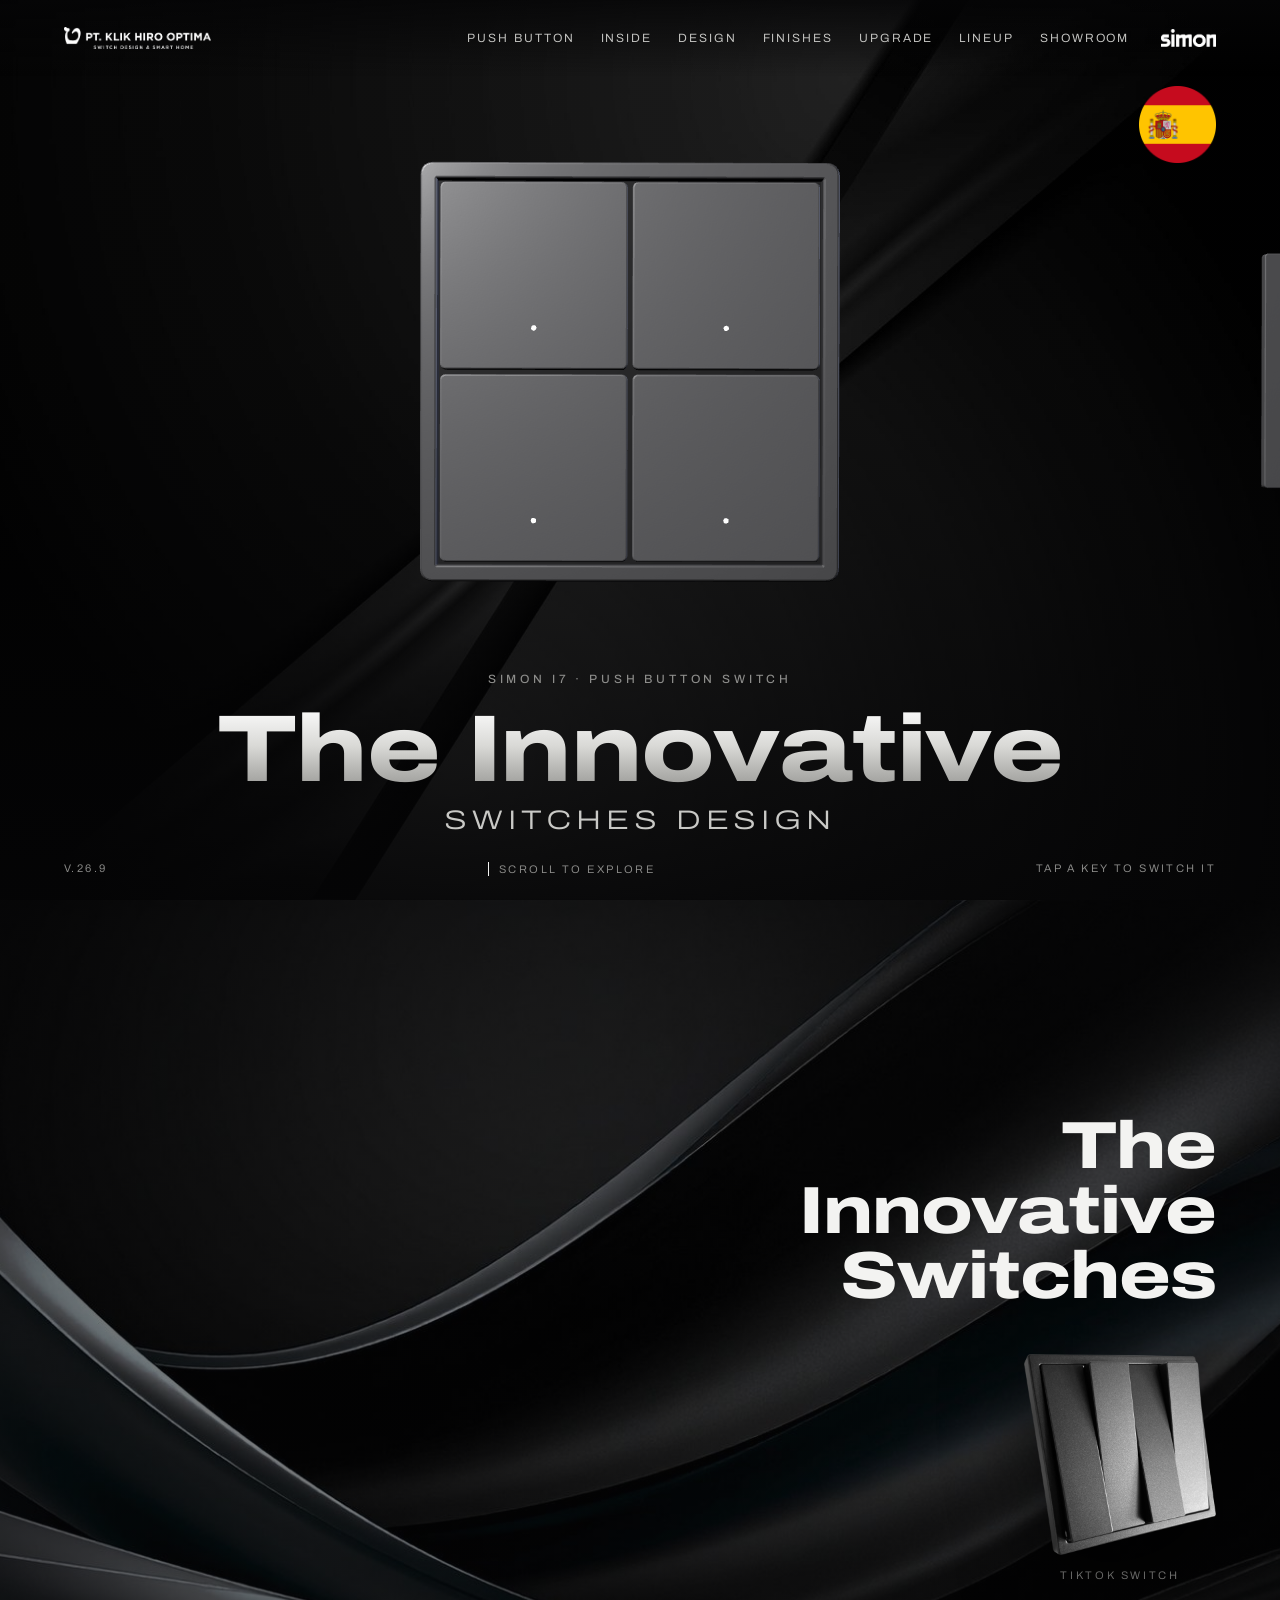
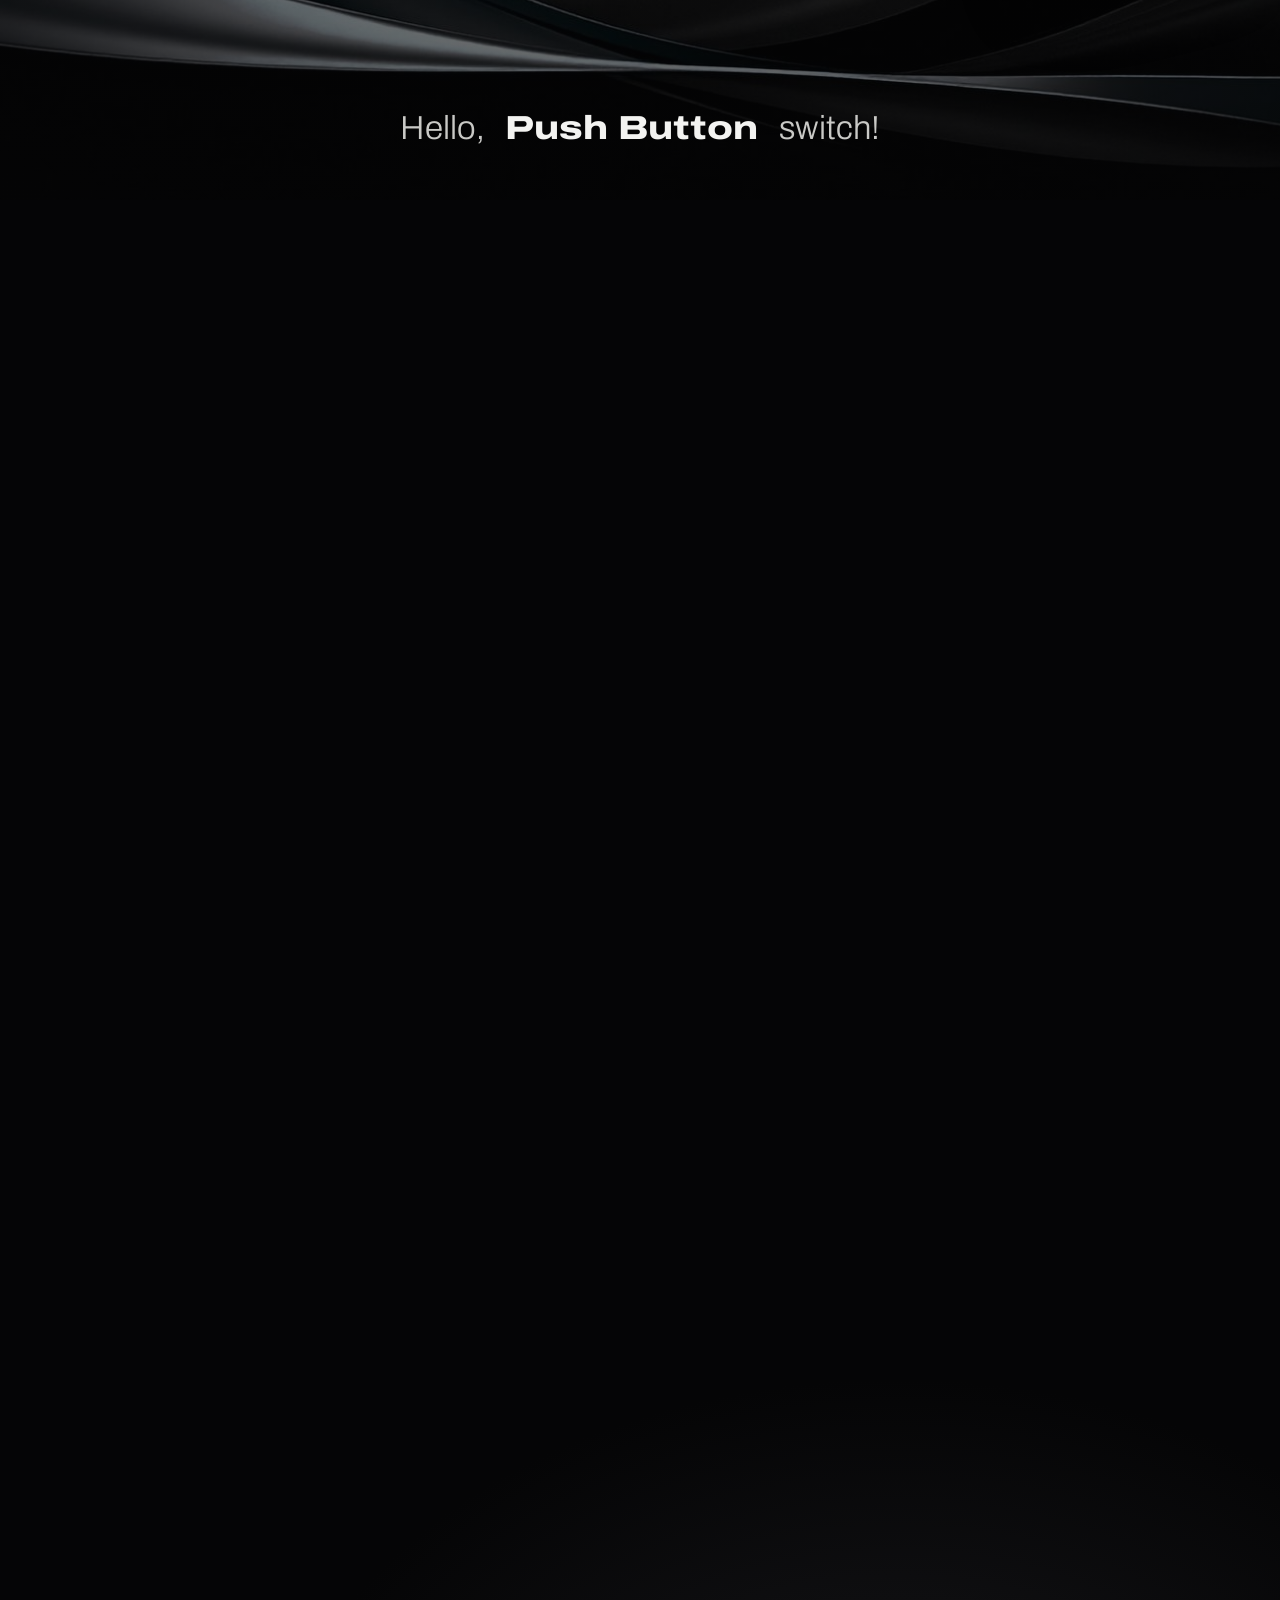
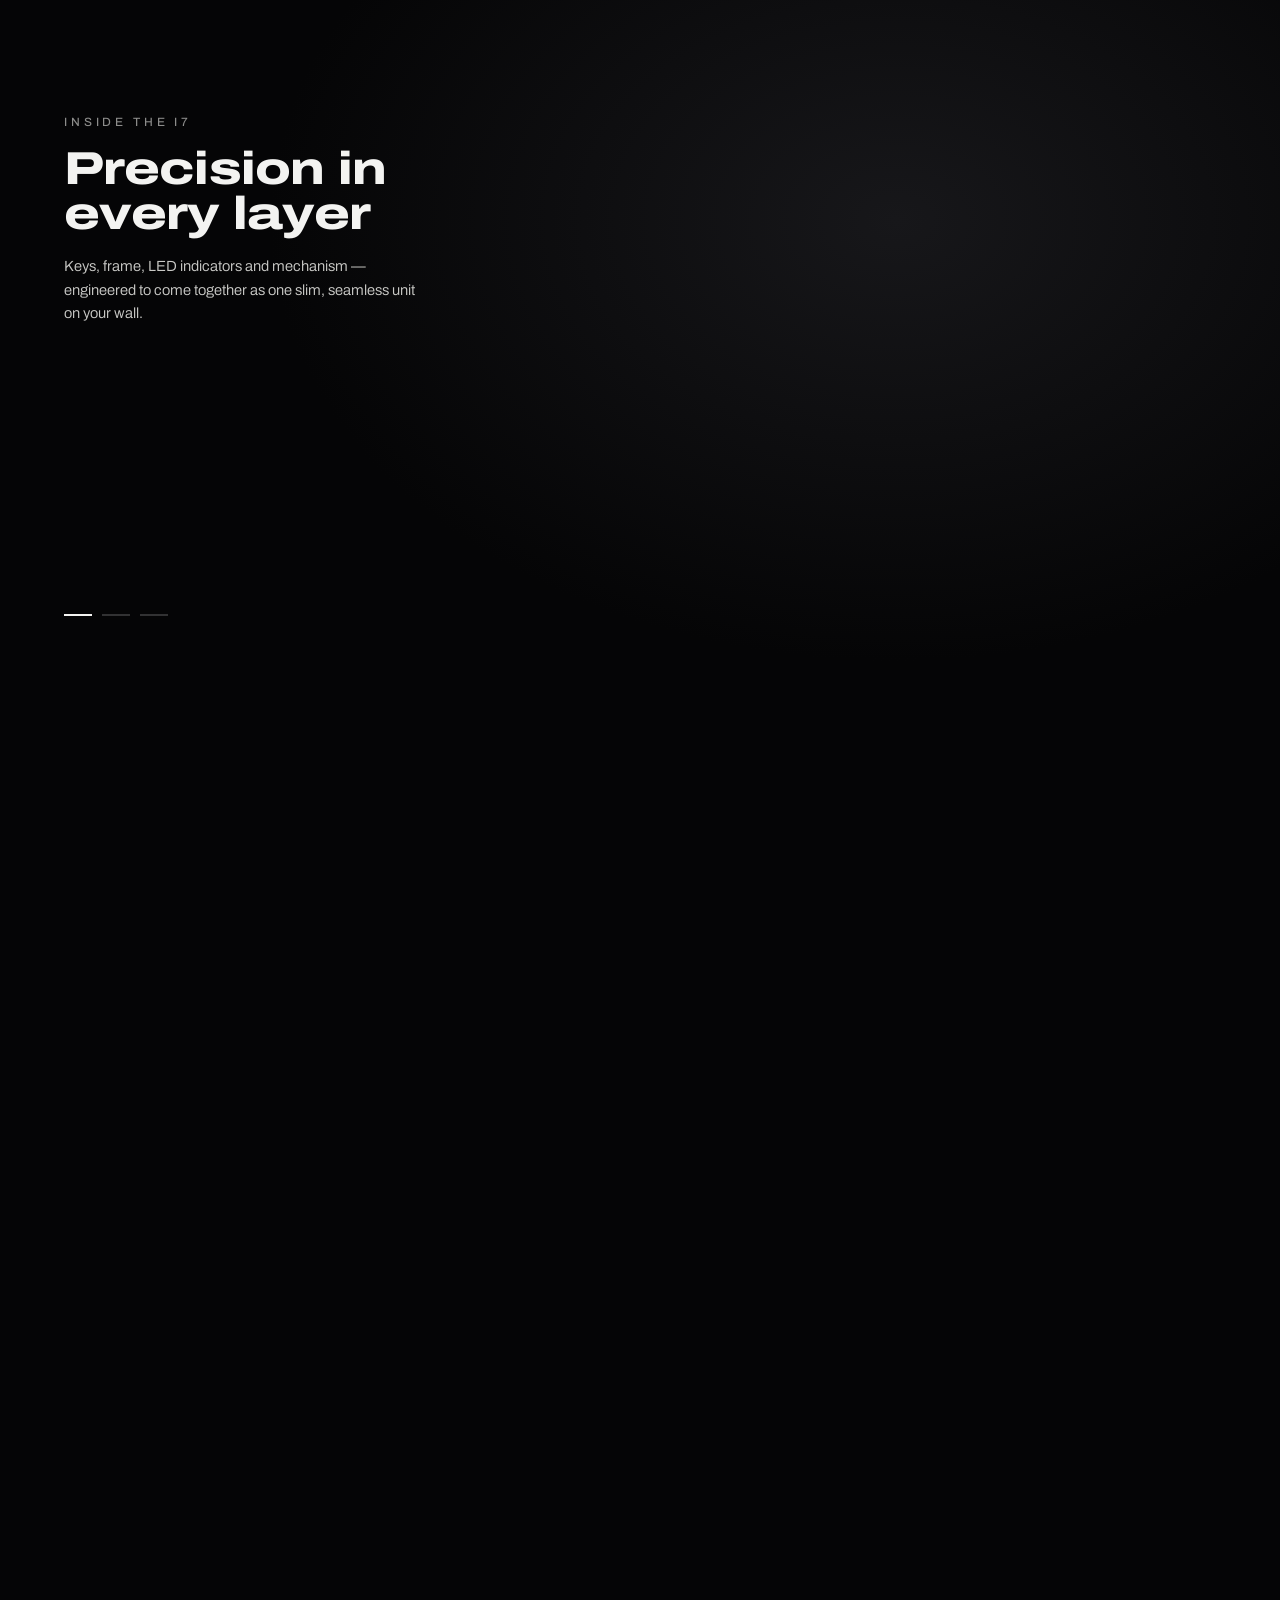
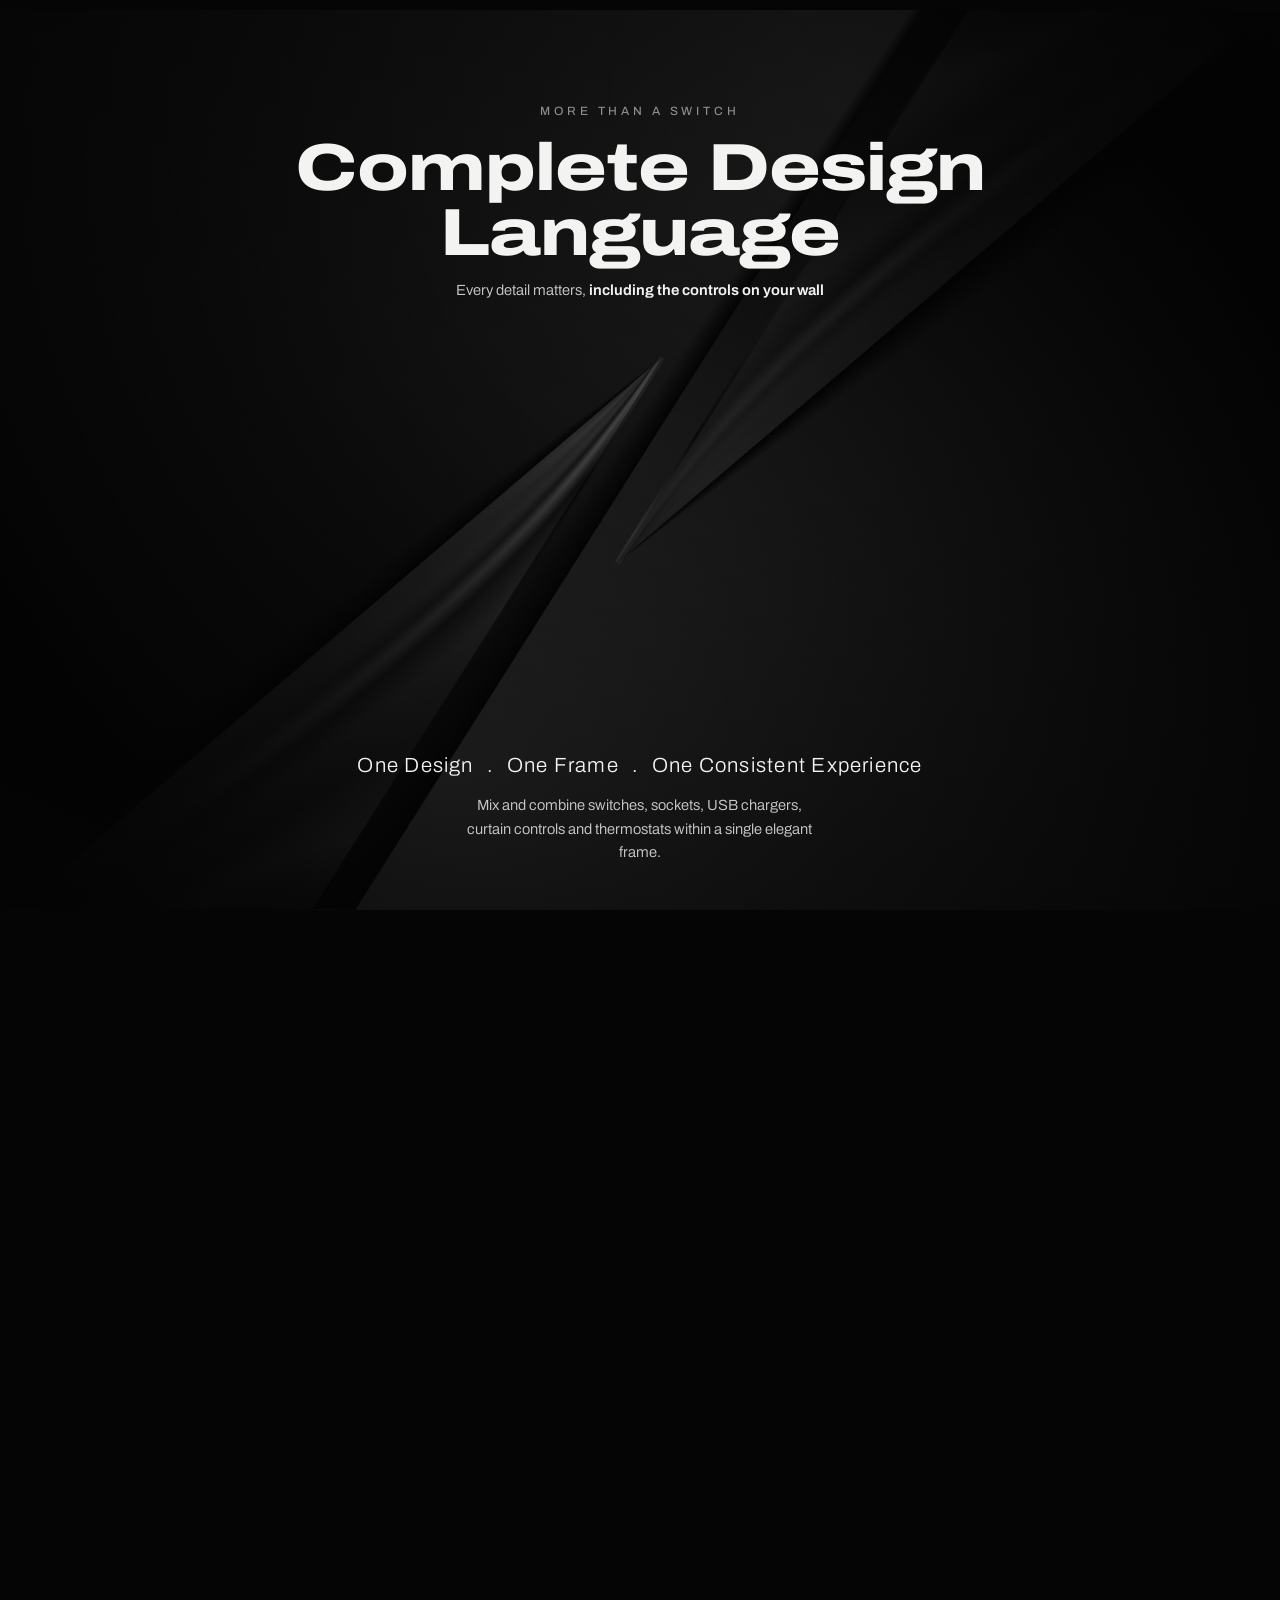
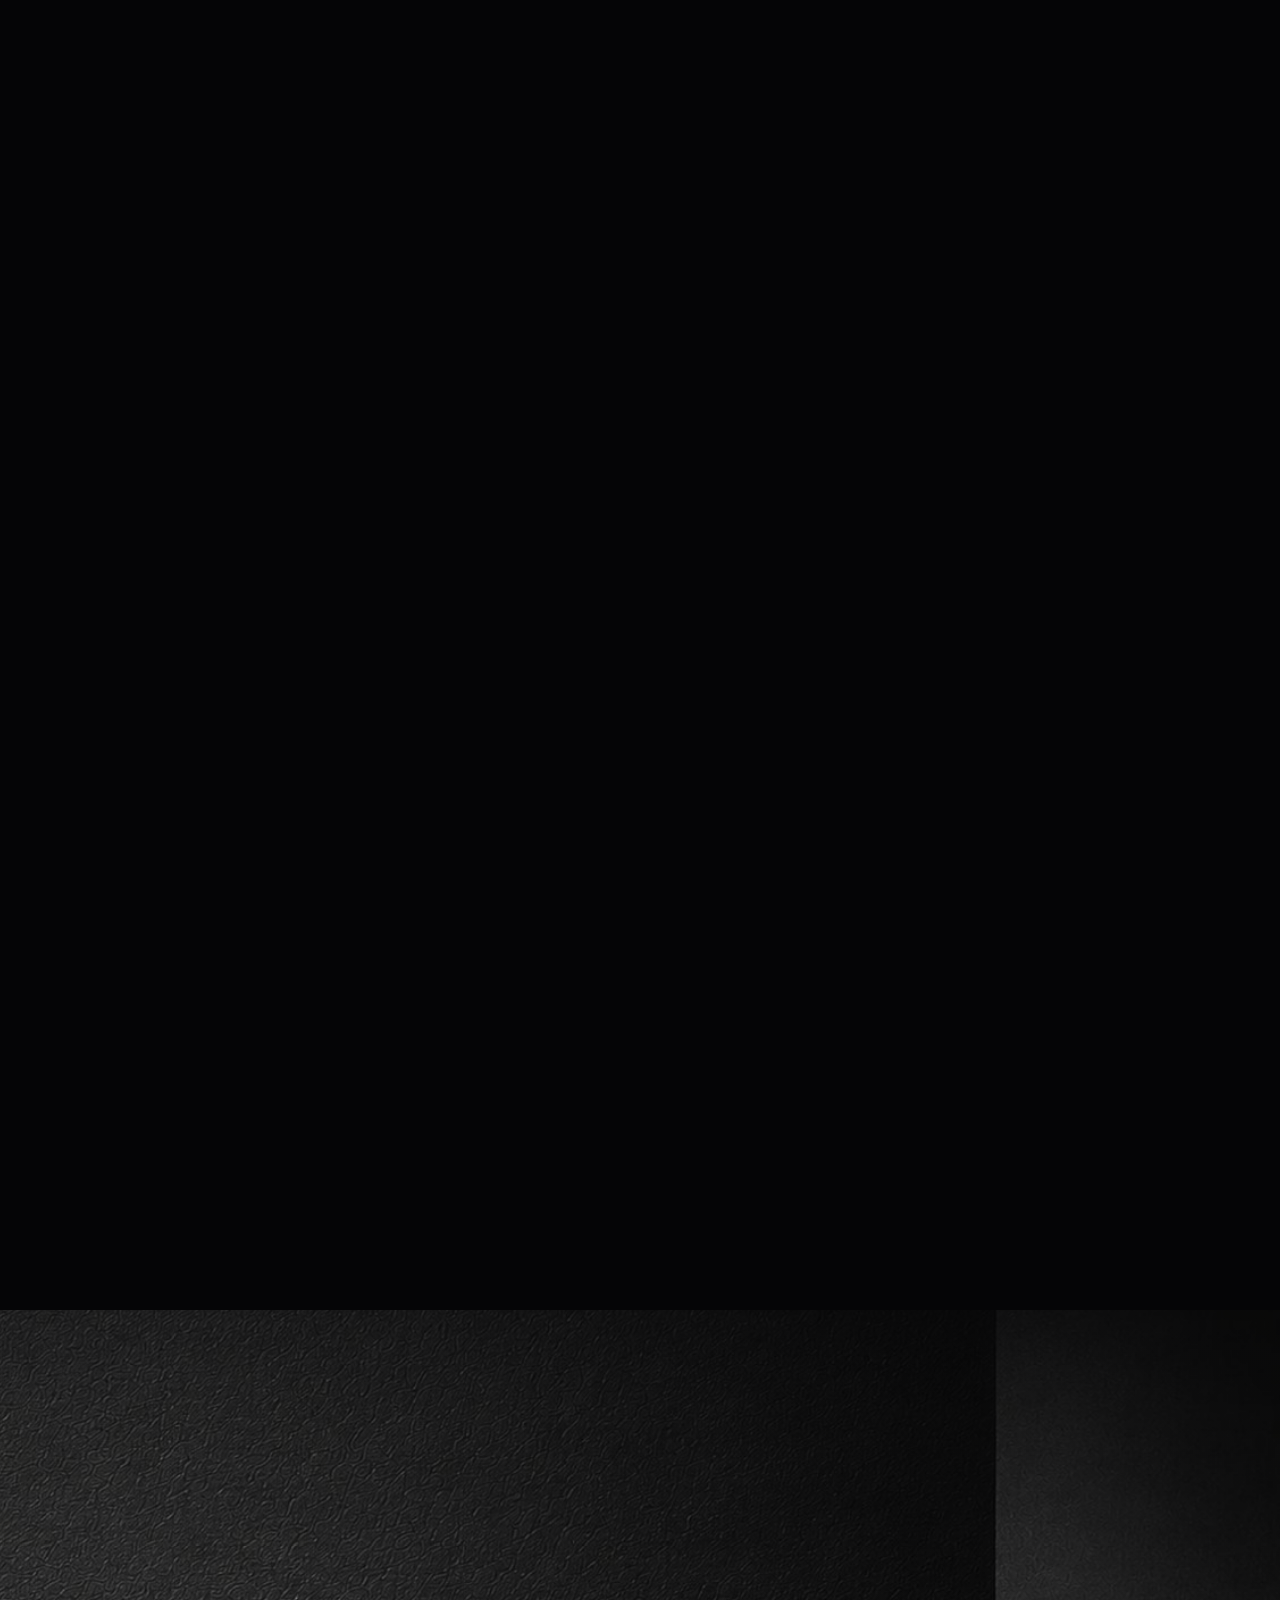
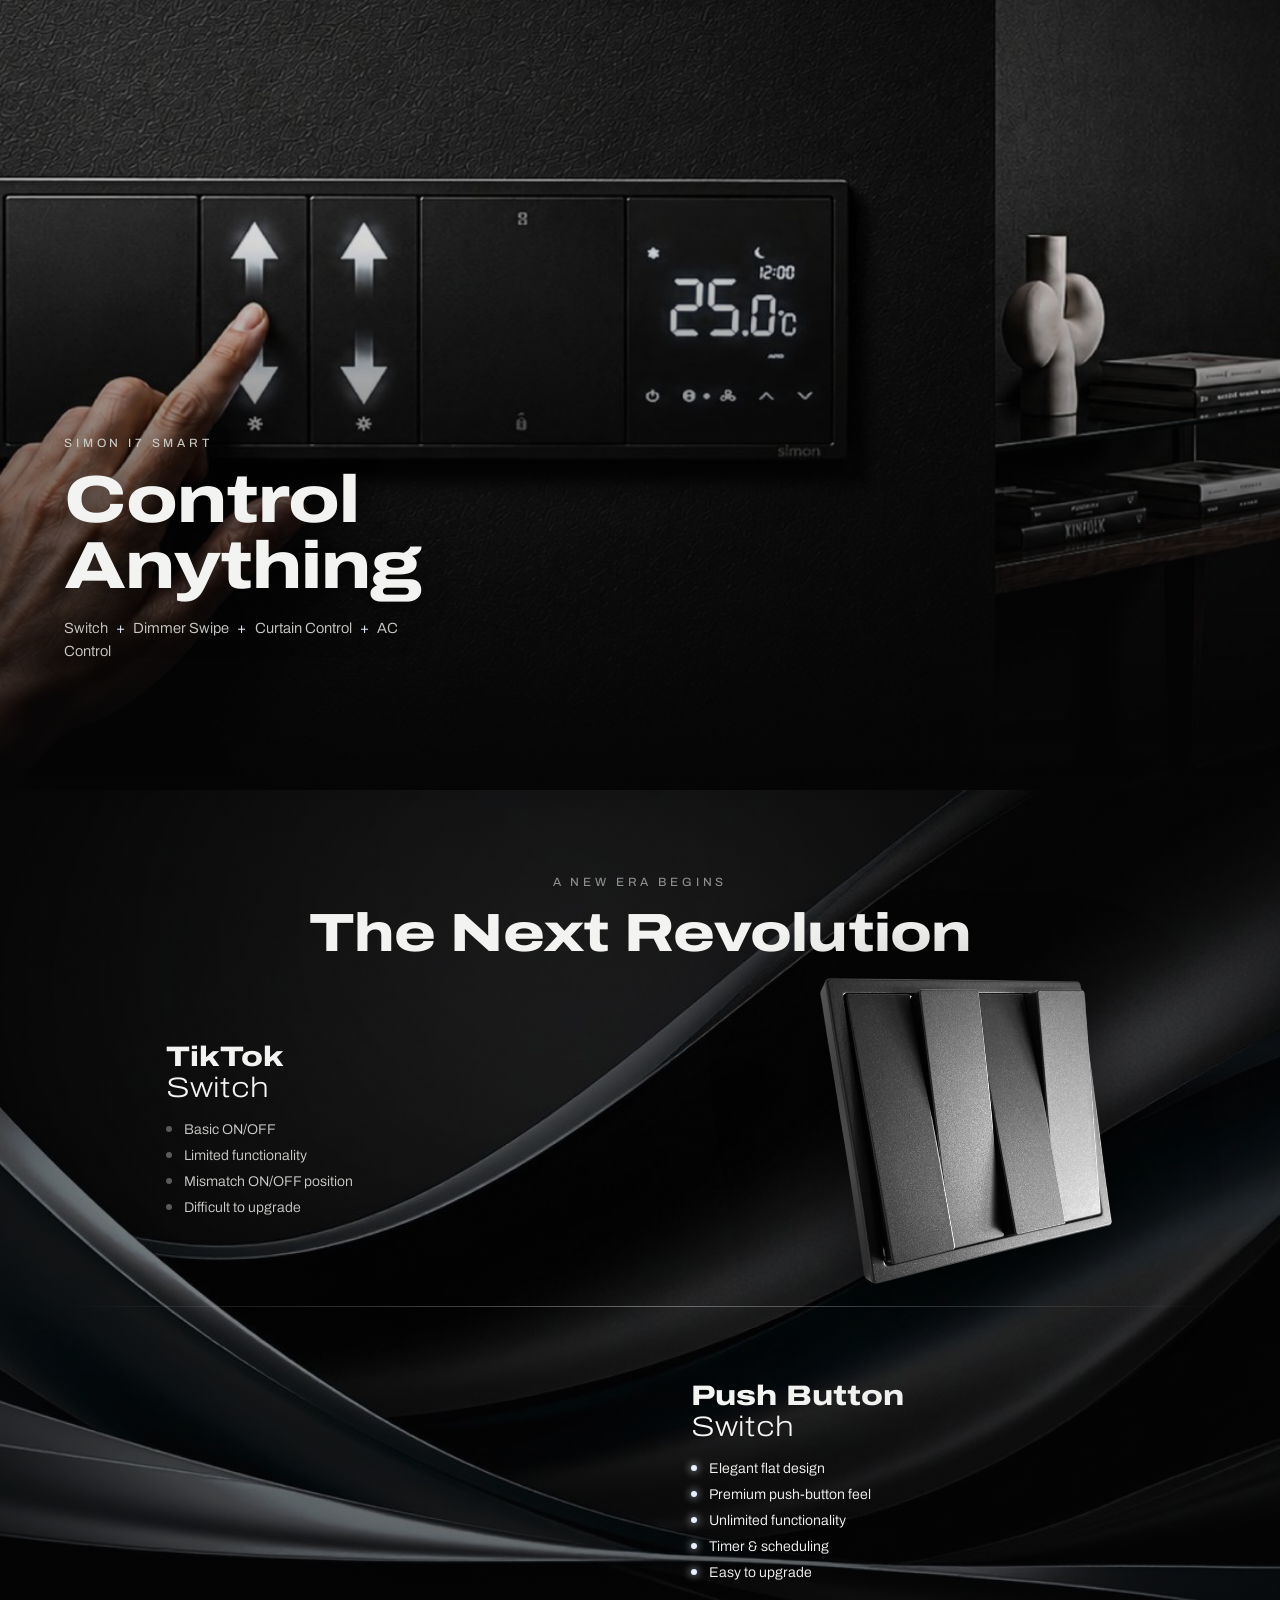
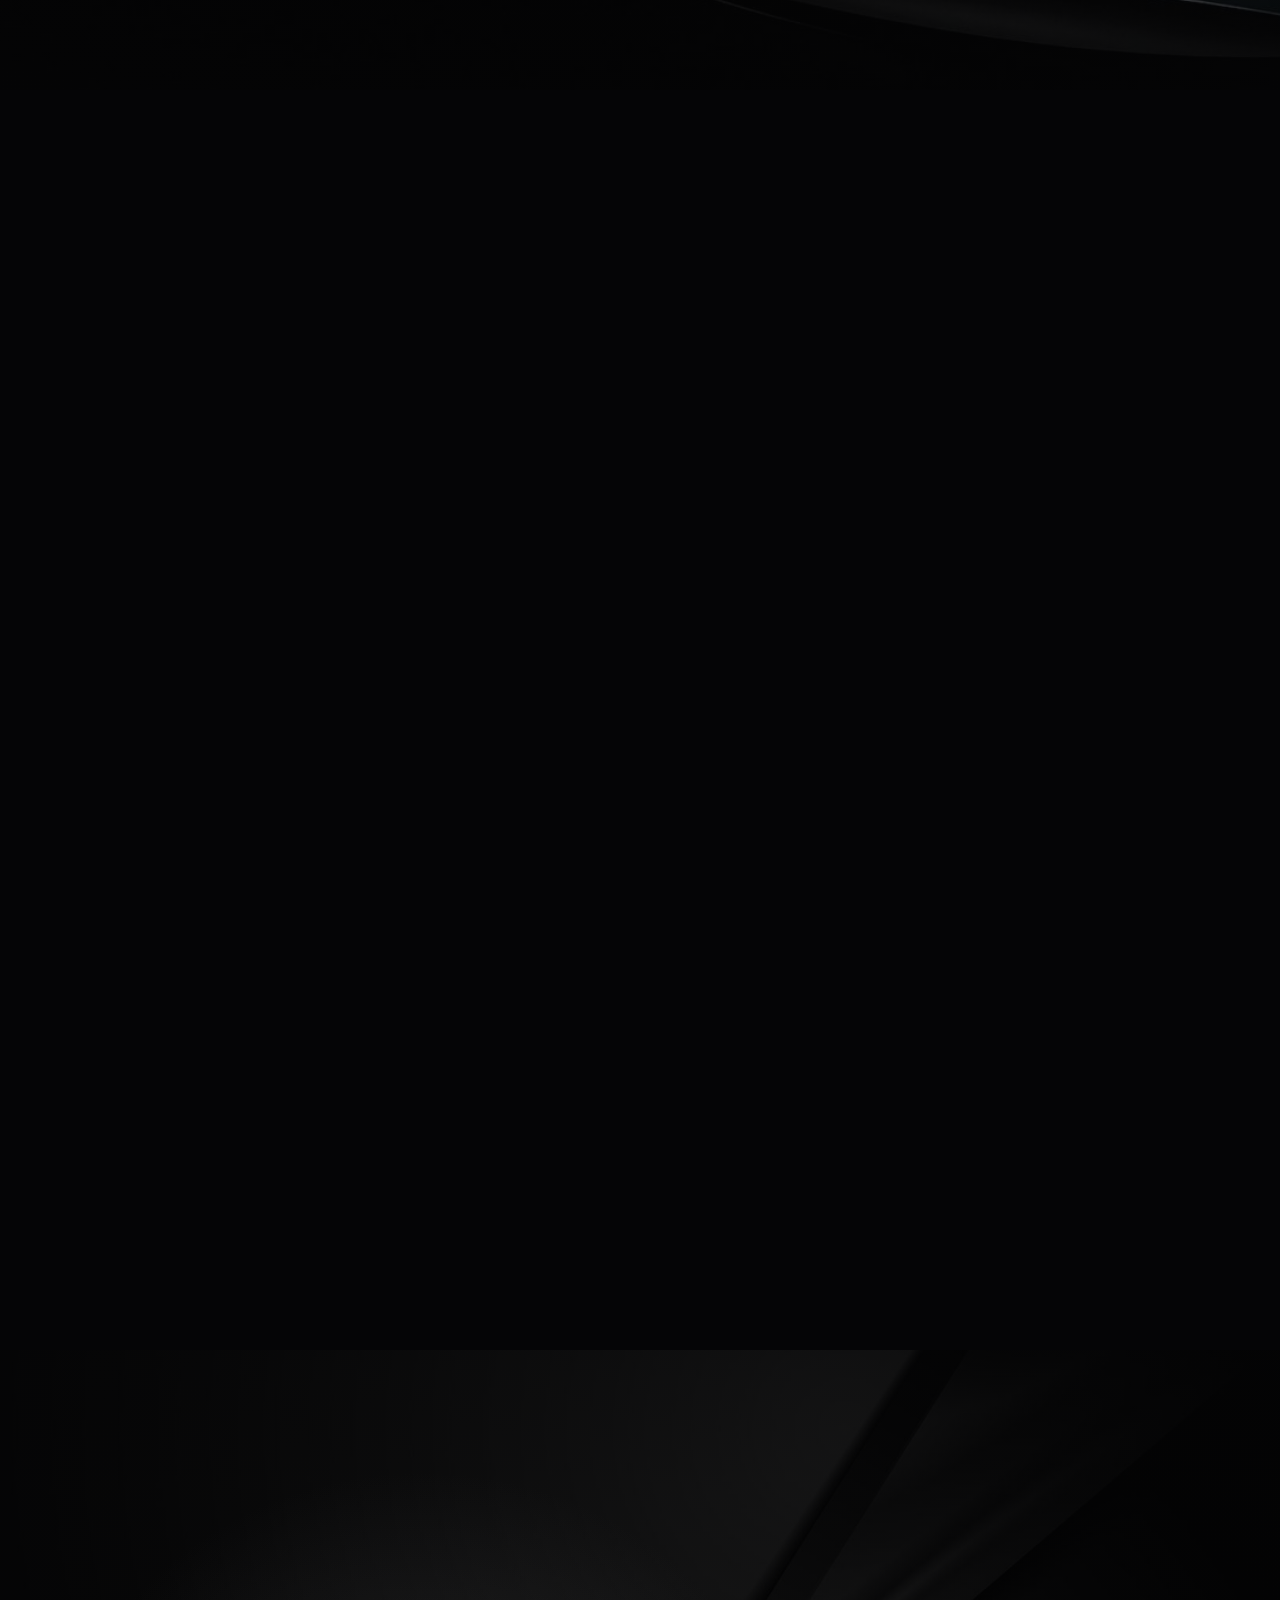
==== commit 0c15d069: "Add files via upload" ====
--- a/index.html
+++ b/index.html
@@ -268,7 +268,7 @@
           <p class="eyebrow">Since 1916 · Barcelona</p>
           <h2 class="display">The Simon<br>Lineup</h2>
           <p class="body">Luxury and modern series from the Simon catalog — available through PT. Klik Hiro Optima.</p>
-          <p class="lu-drag"><i></i>Keep scrolling</p>
+          <p class="lu-drag"><i></i>Scroll down or swipe sideways</p>
         </article>
         <a class="card card-link" href="simon-i7.html"><div class="ph"><img src="assets/img/series-i7.jpg" alt="Simon i7 multi-gang switches" loading="lazy"></div>
           <p class="tag">Luxury Series</p><h3>Simon i7</h3><p class="tl">Elegant · Simple · Unique · Sophisticated</p>
@@ -299,6 +299,7 @@
           <p class="meta">Dimmer · finishes · scene buttons A–D</p><span class="go">Try the studio →</span></a>
       </div>
       <div class="lu-progress"><span></span></div>
+      <div class="lu-nav"><button type="button" data-lu="-1" aria-label="Previous series">&#8592;</button><button type="button" data-lu="1" aria-label="Next series">&#8594;</button></div>
     </div>
   </section>
 
--- a/css/style.css
+++ b/css/style.css
@@ -443,3 +443,35 @@
   .hero-badge img, .scroll-hint i, .hint i { animation: none; }
   .step-in, .reveal, .step, .chip { transition-duration: 0.01s !important; }
 }
+
+/* lineup: swipe / drag sideways as well as scrolling down */
+#lineup .stick { touch-action: pan-y; }
+#lineup .track { user-select: none; -webkit-user-select: none; }
+#lineup .track img { -webkit-user-drag: none; user-drag: none; }
+#lineup.dragging .track { cursor: grabbing; }
+#lineup .track { cursor: grab; }
+.lu-nav { position: absolute; right: var(--gutter); bottom: calc(5vh - 24px); display: flex; gap: 10px; z-index: 3; }
+#lineup .lu-progress { right: calc(var(--gutter) + 130px); }
+.lu-nav button { width: 48px; height: 48px; border-radius: 50%; border: 1px solid rgba(255, 255, 255, 0.3); background: rgba(5, 5, 6, 0.6); color: var(--ink); font-size: 18px; cursor: pointer; transition: border-color 0.3s, background 0.3s, opacity 0.3s; }
+.lu-nav button:hover { border-color: var(--ink); background: rgba(255, 255, 255, 0.08); }
+.lu-nav button:focus-visible { outline: 2px solid var(--led); outline-offset: 3px; }
+.lu-nav button[disabled] { opacity: 0.3; cursor: default; }
+
+/* =========================================================
+   Tablet portrait (iPad): use the big screen — larger type
+   ========================================================= */
+@media (min-width: 700px) and (max-aspect-ratio: 4/5) {
+  :root { --nav-h: 72px; }
+  .nav-logo img { height: 22px; }
+  .steps .display, .lang-head .display, .rev-head .display, .finale-head .display { font-size: clamp(40px, 7vw, 76px); }
+  .steps .body { font-size: 17px; max-width: 46ch; }
+  .steps .eyebrow, .eyebrow { font-size: 13px; }
+  .steps { height: 30vh; }
+  .up-head .display { font-size: clamp(44px, 7.4vw, 84px); }
+  .timeline p { font-size: 16px; max-width: 48ch; }
+  .config .display { font-size: clamp(36px, 6vw, 60px); }
+  .cfg-hint { font-size: 15px; }
+  .rev-text h3 { font-size: clamp(26px, 4.4vw, 40px); }
+  .list-x, .list-v { font-size: 18px; }
+  .card { flex-basis: min(46vw, 38vh, 420px); }
+}
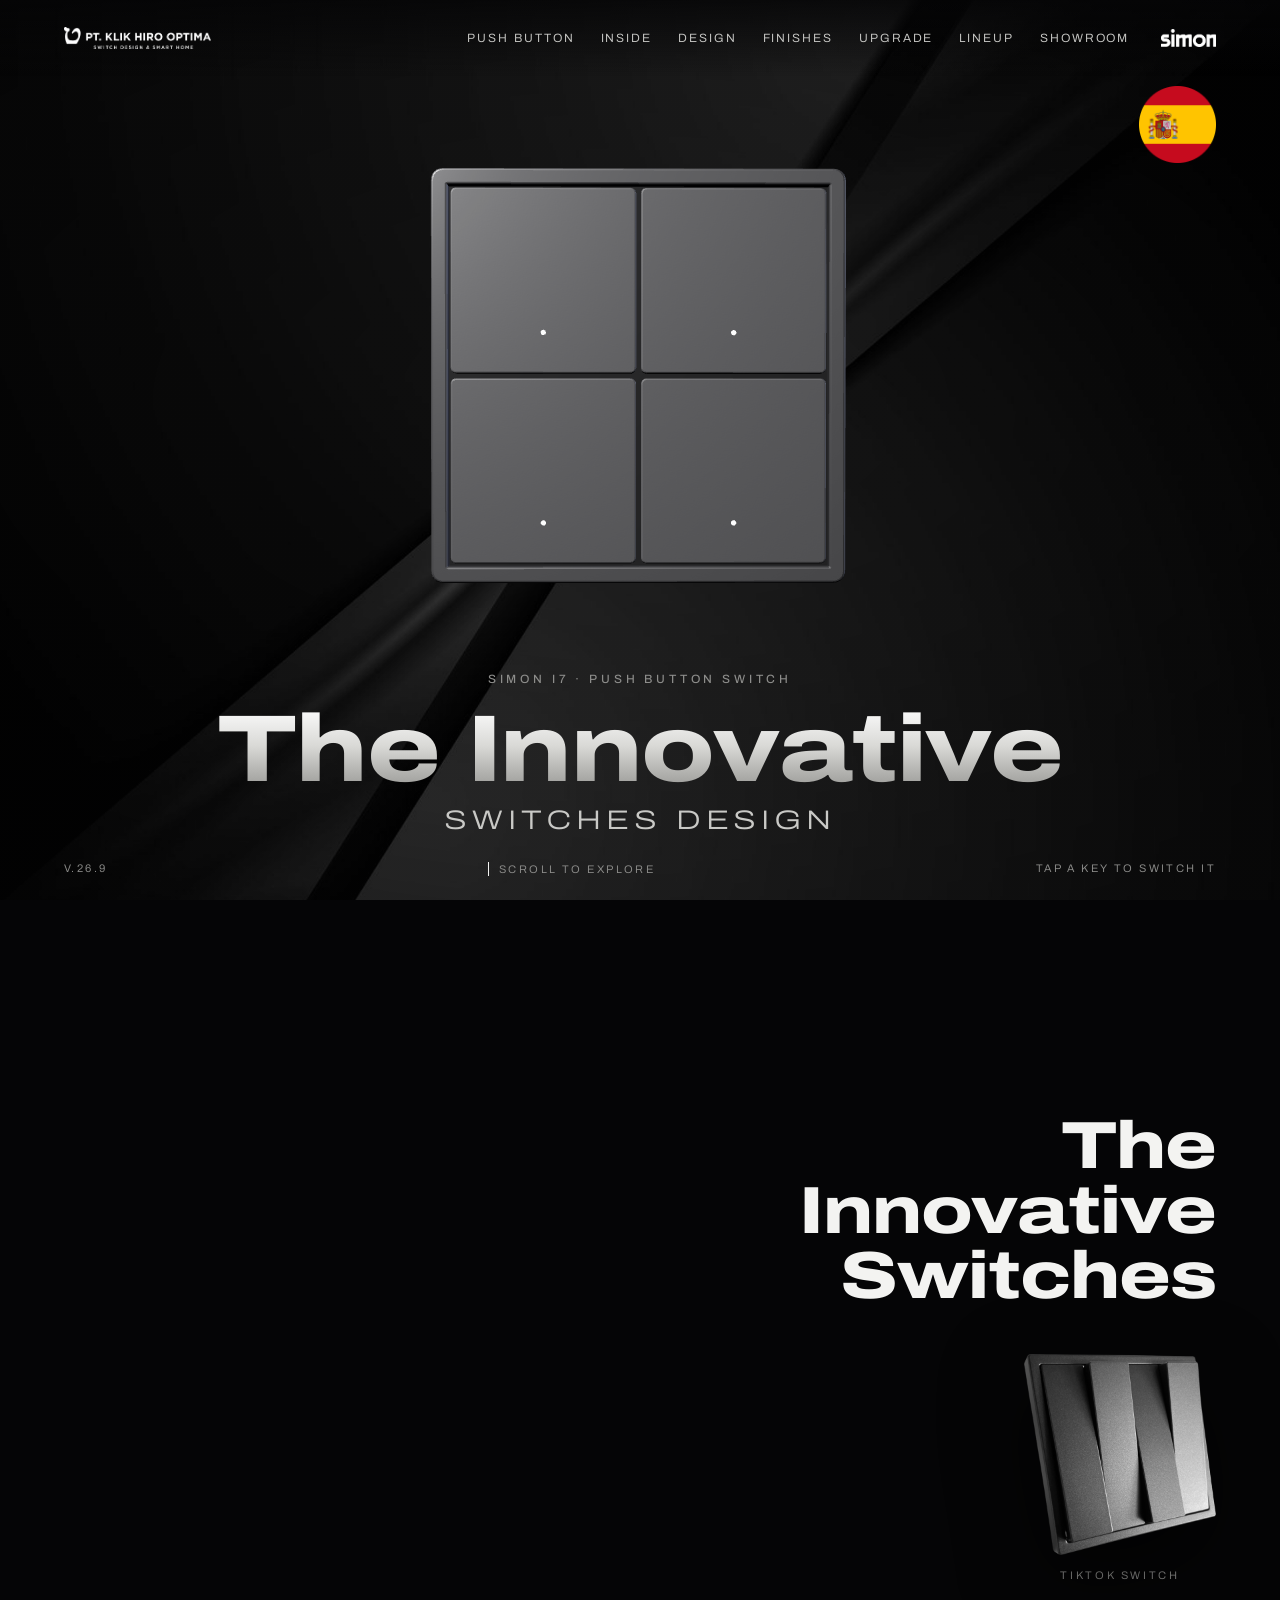
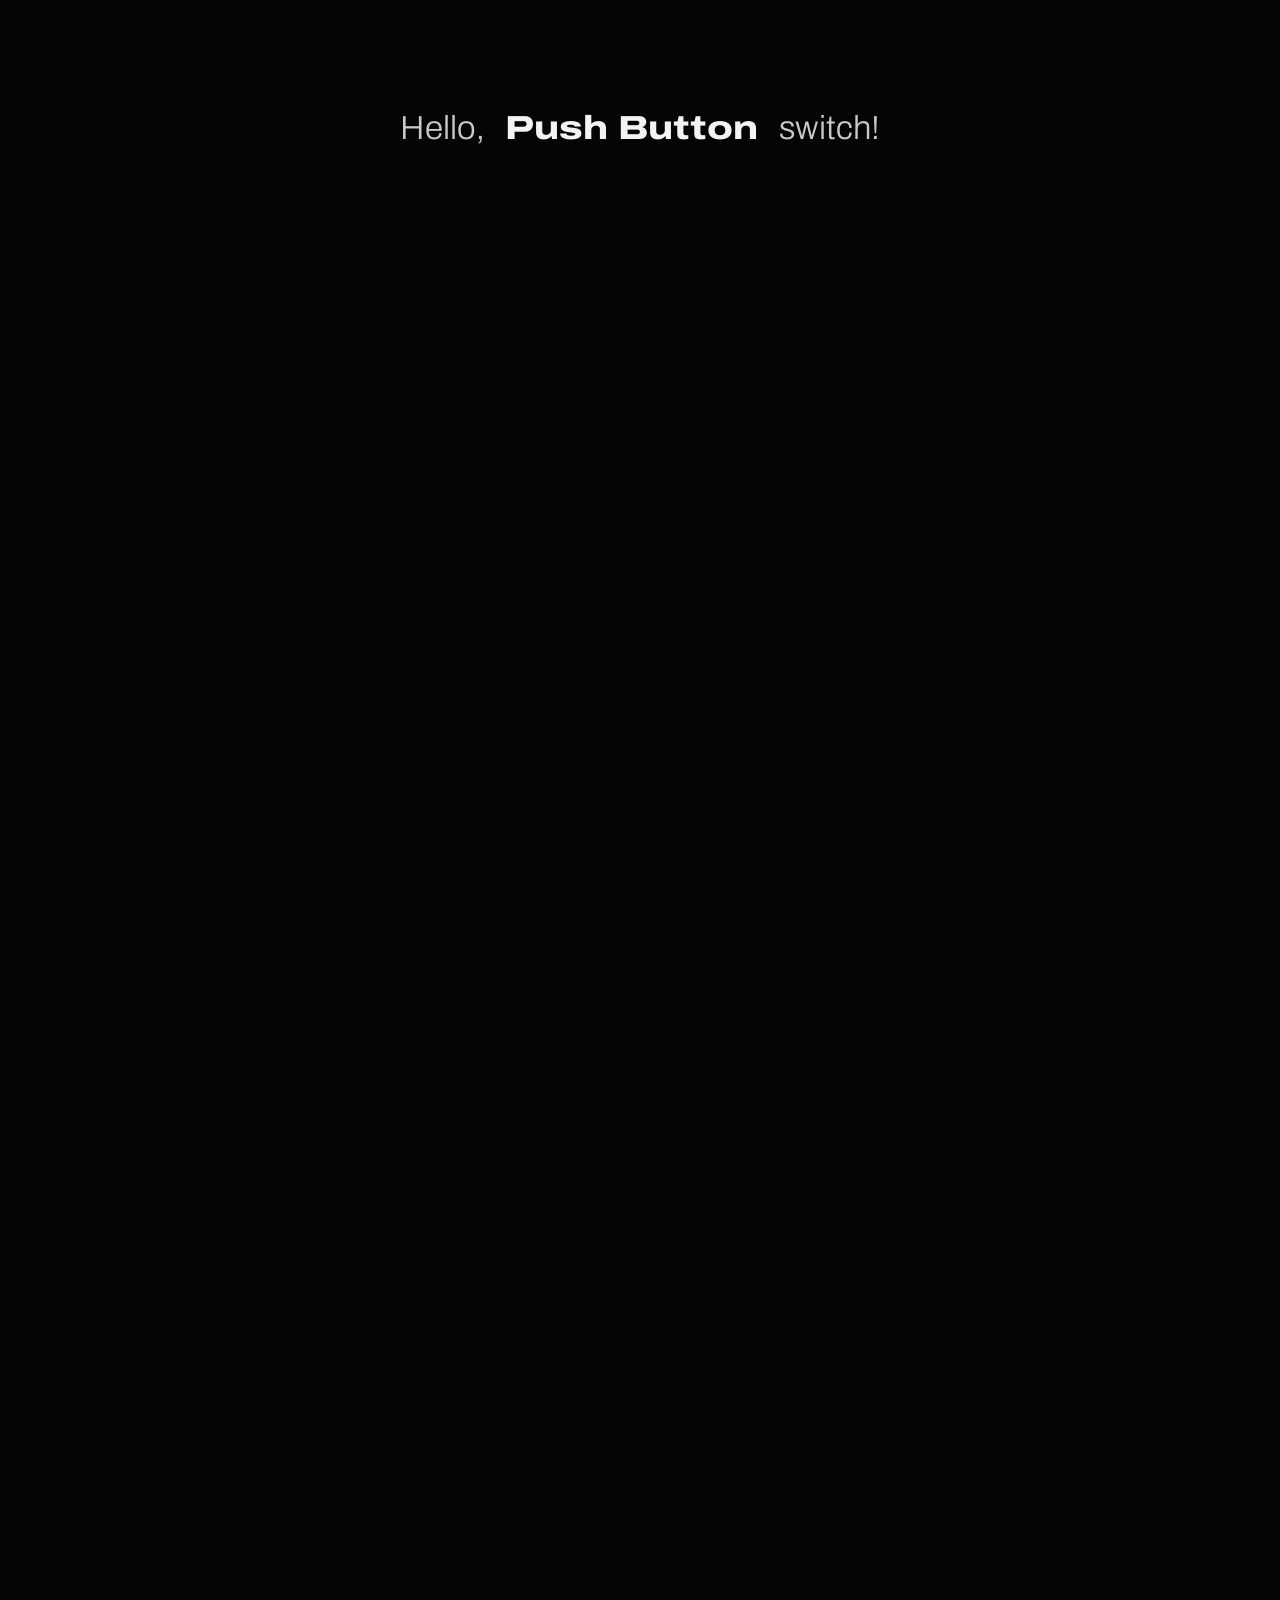
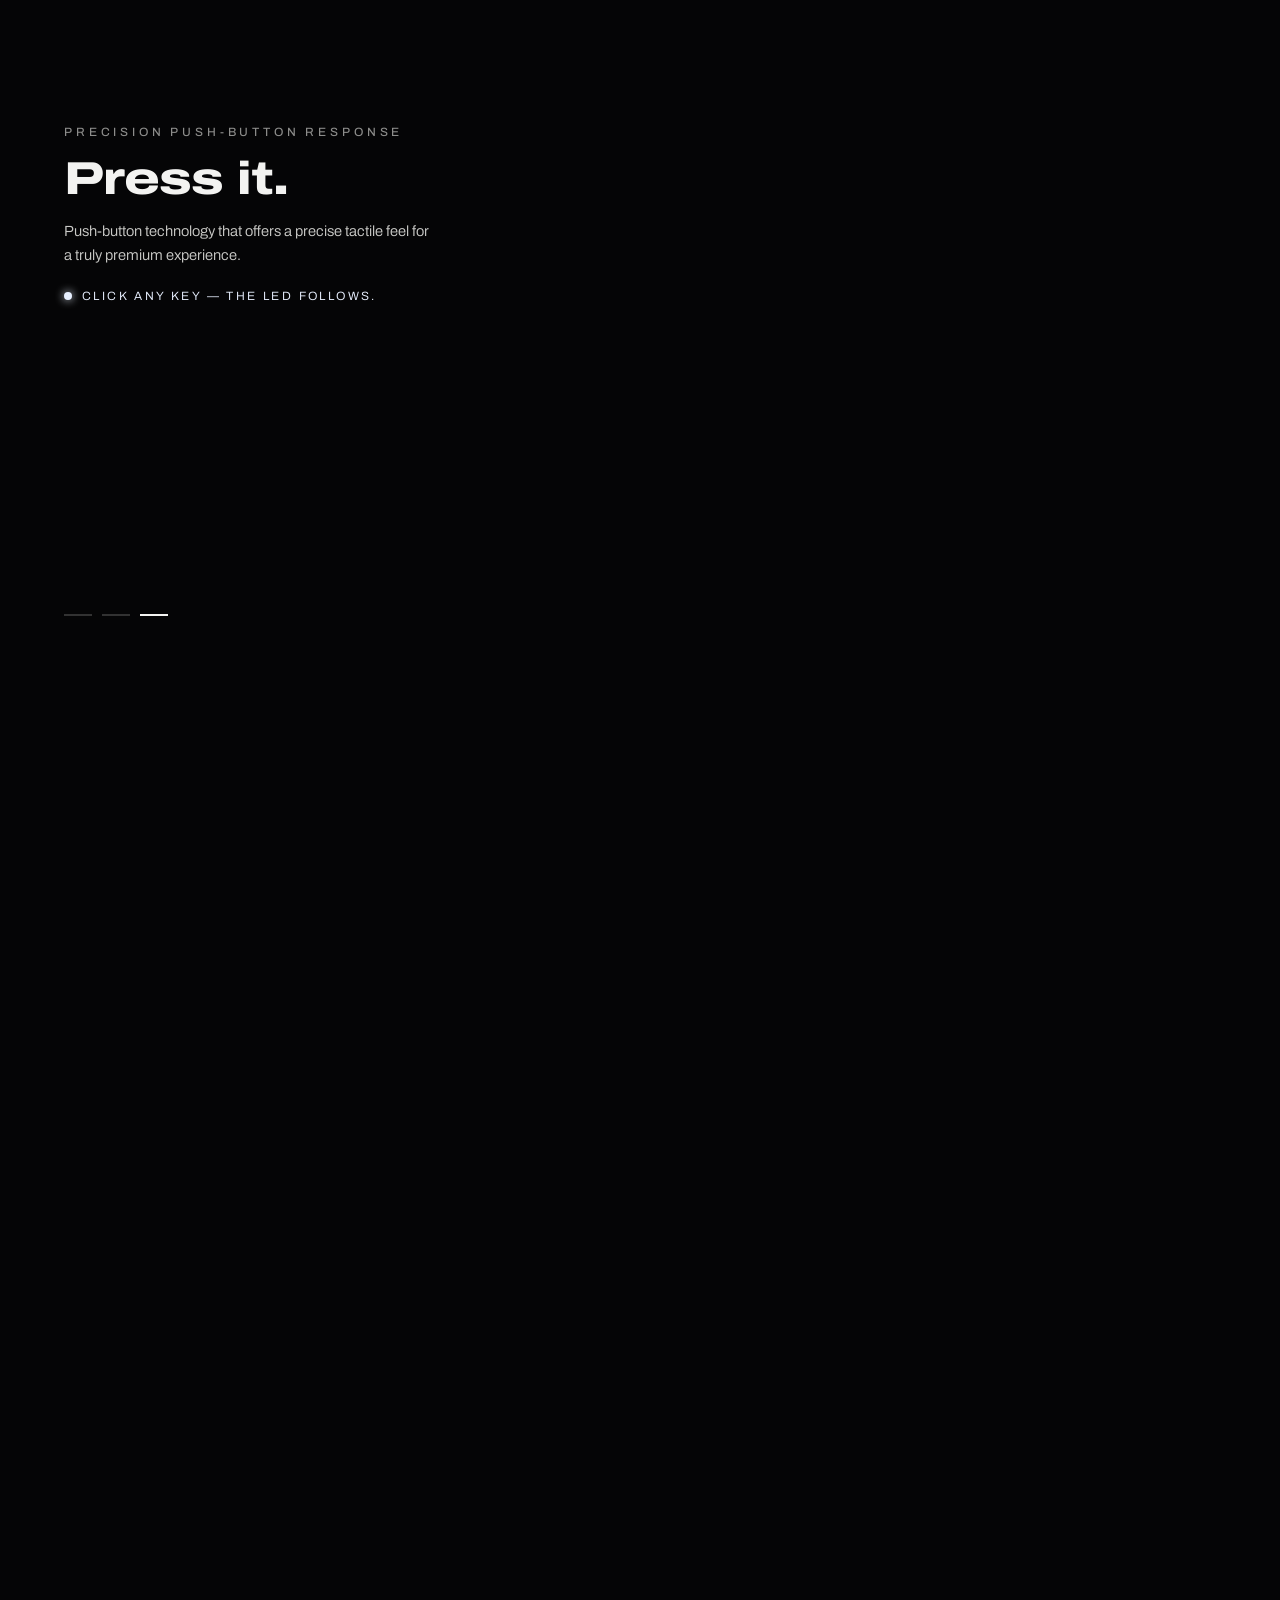
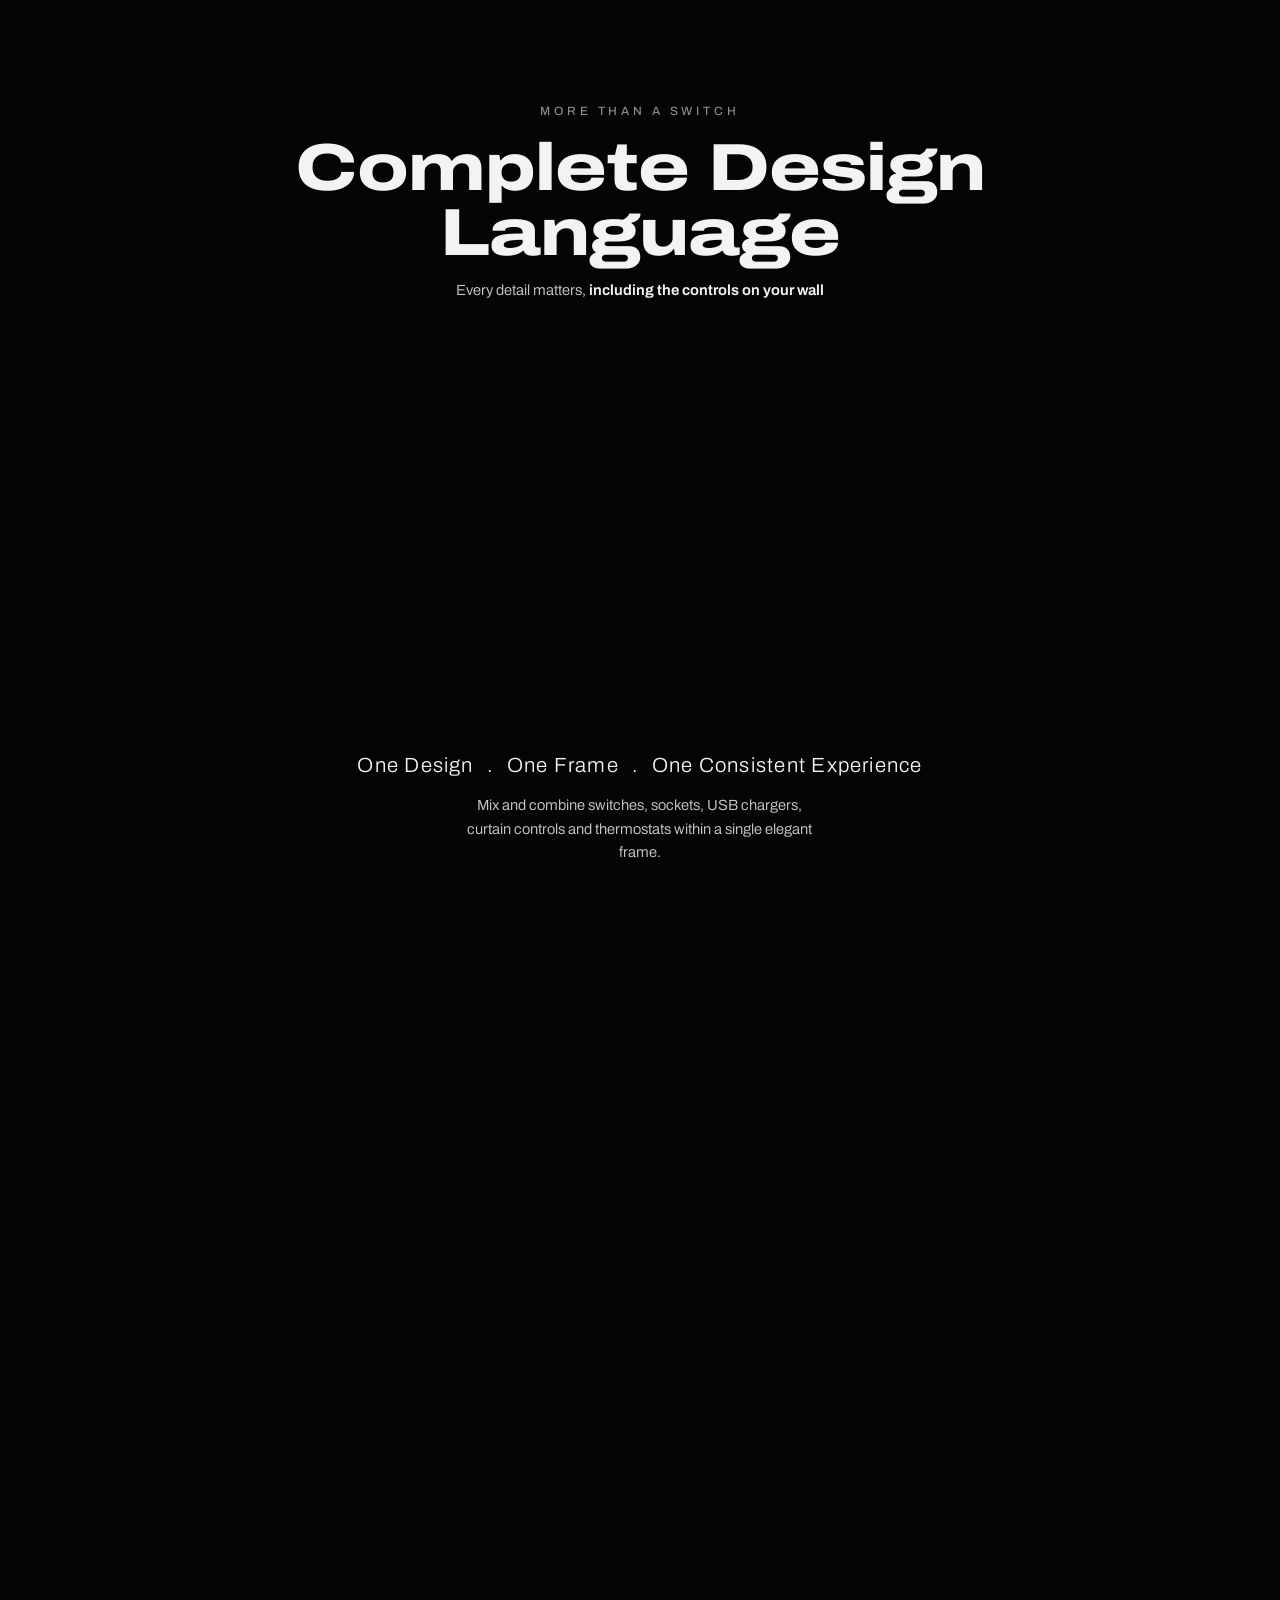
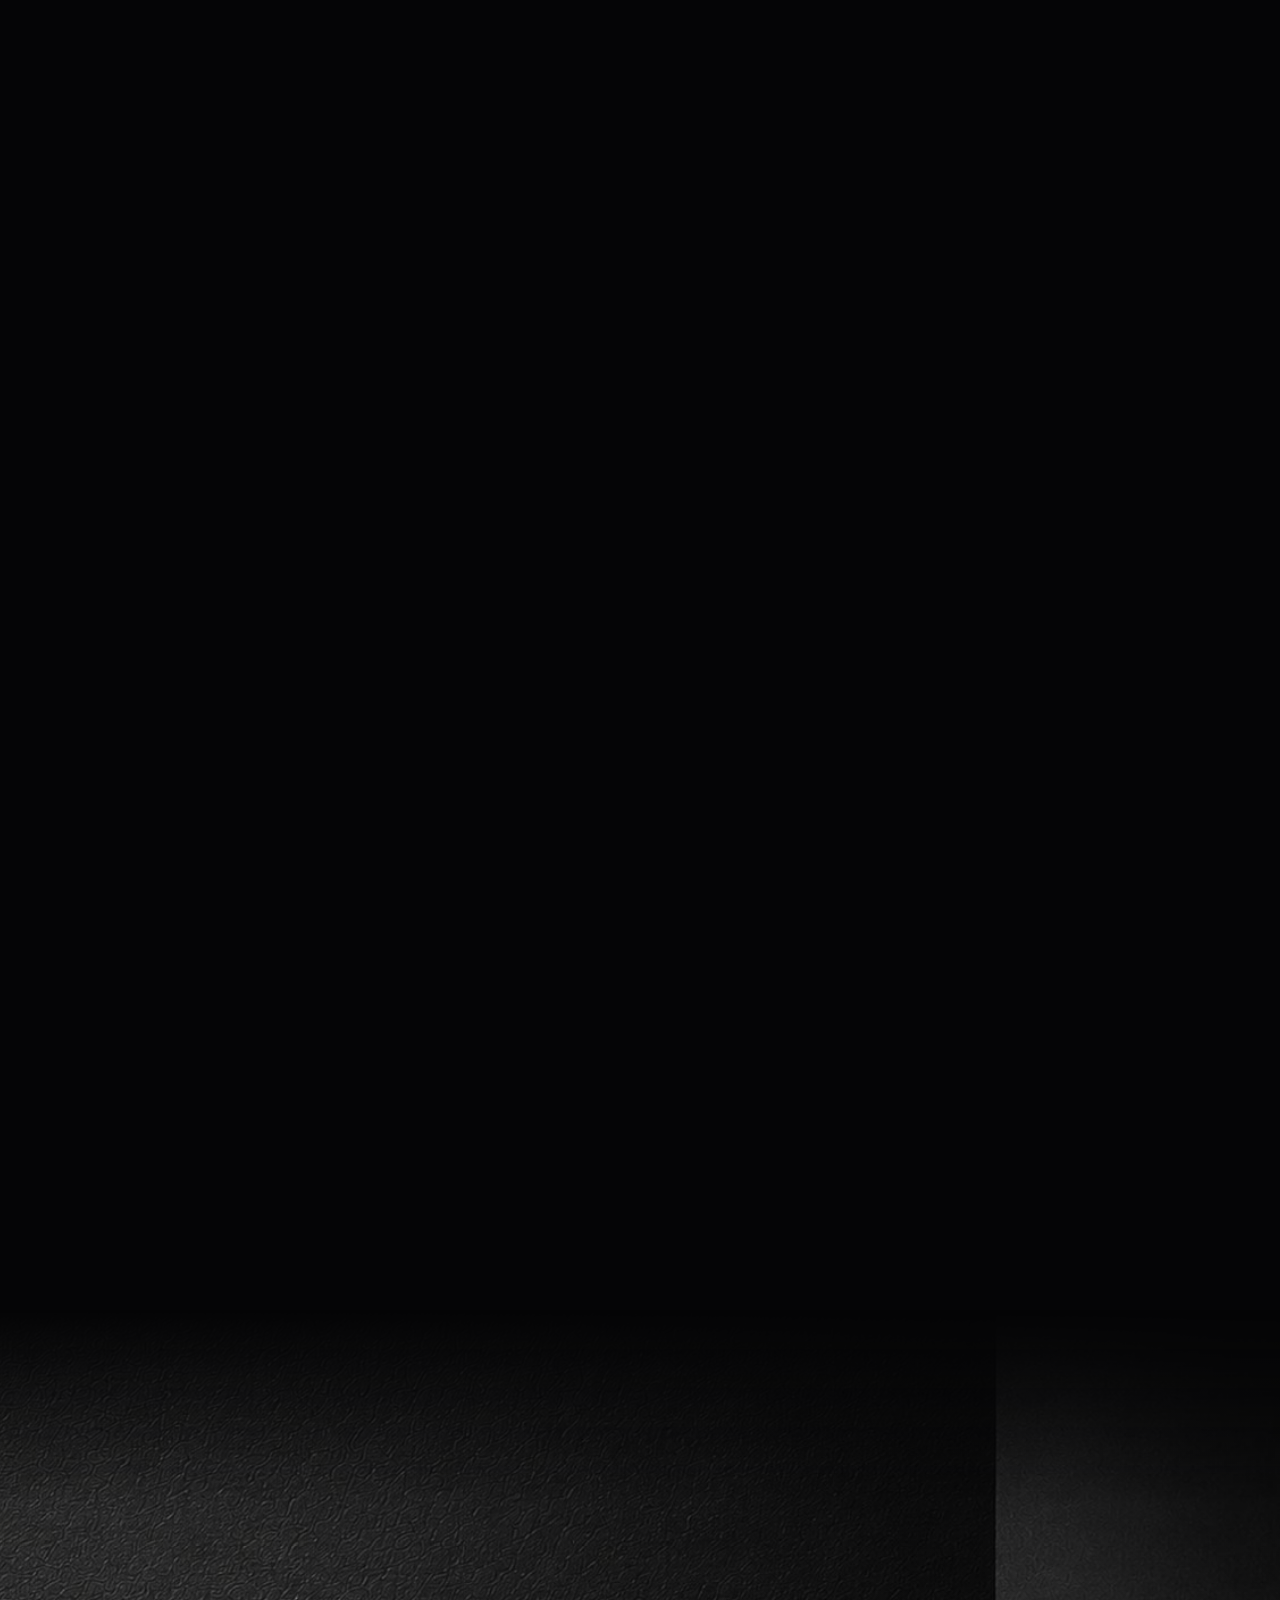
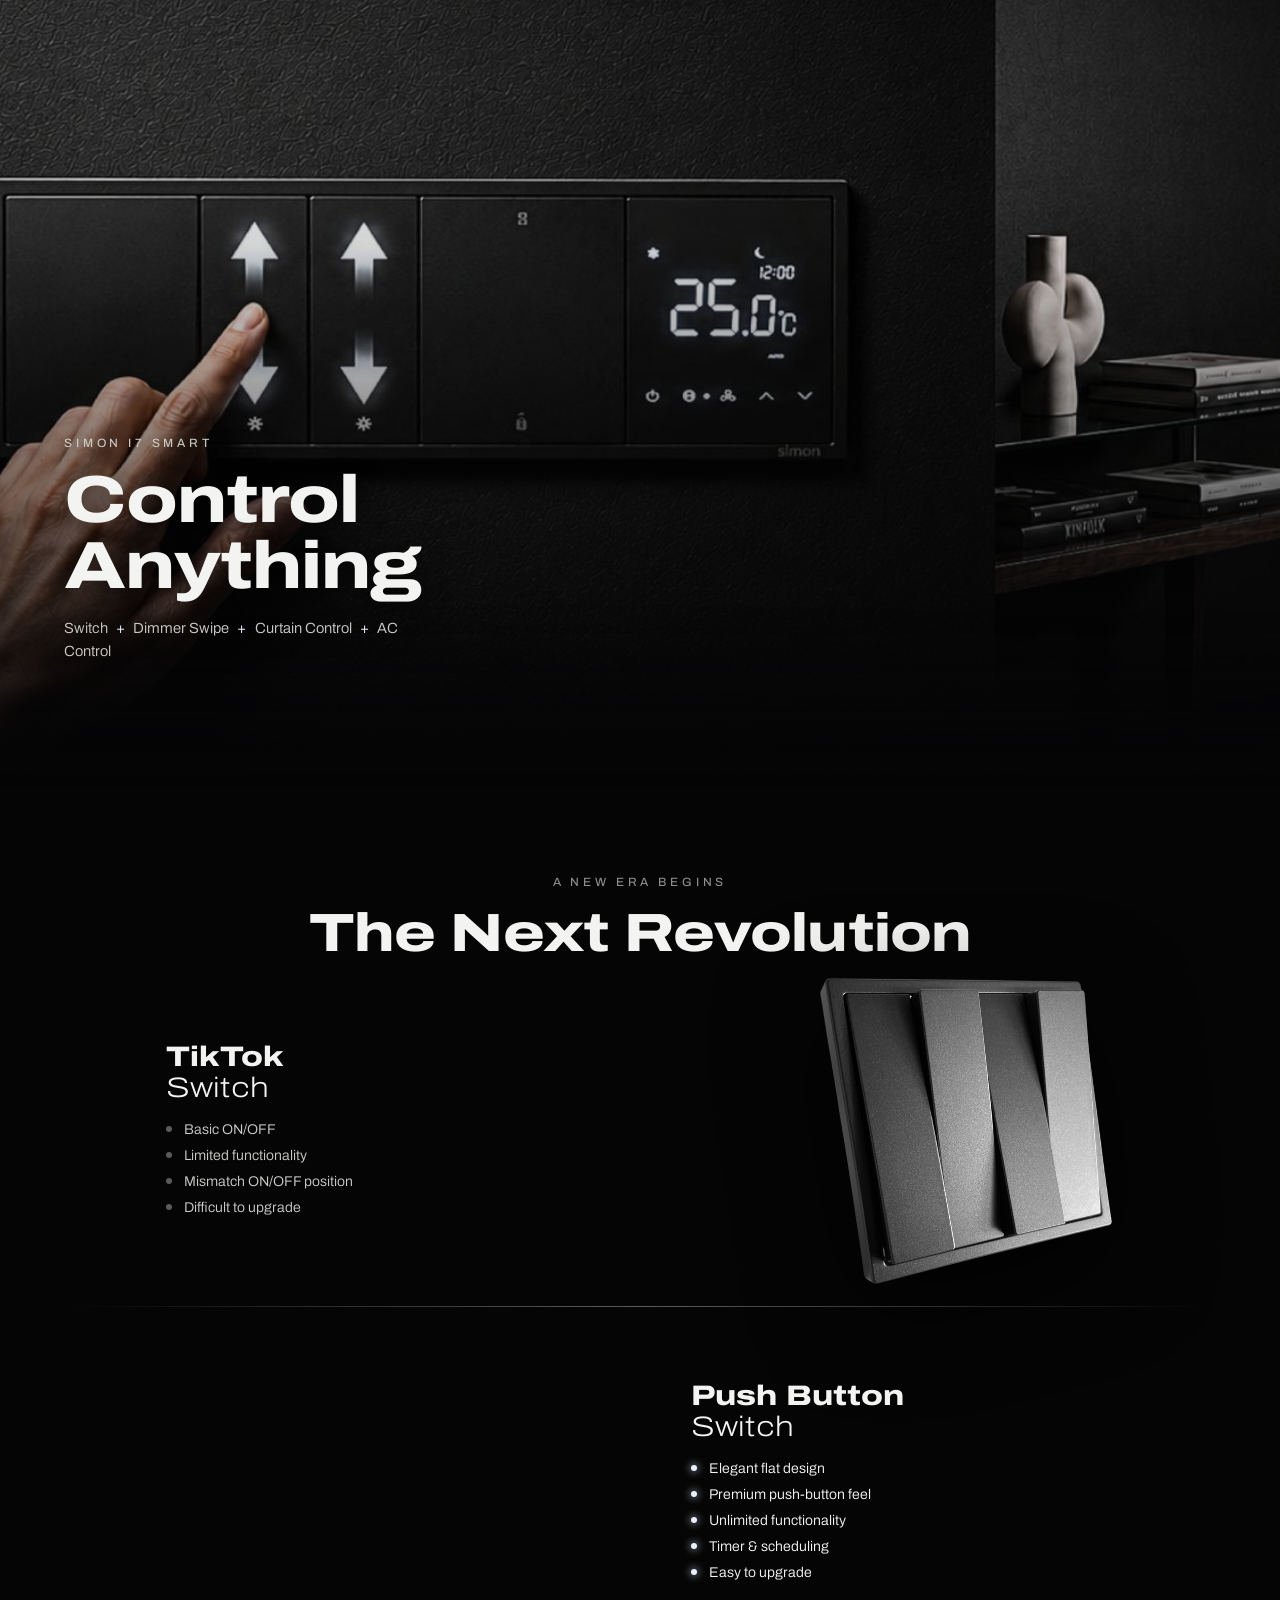
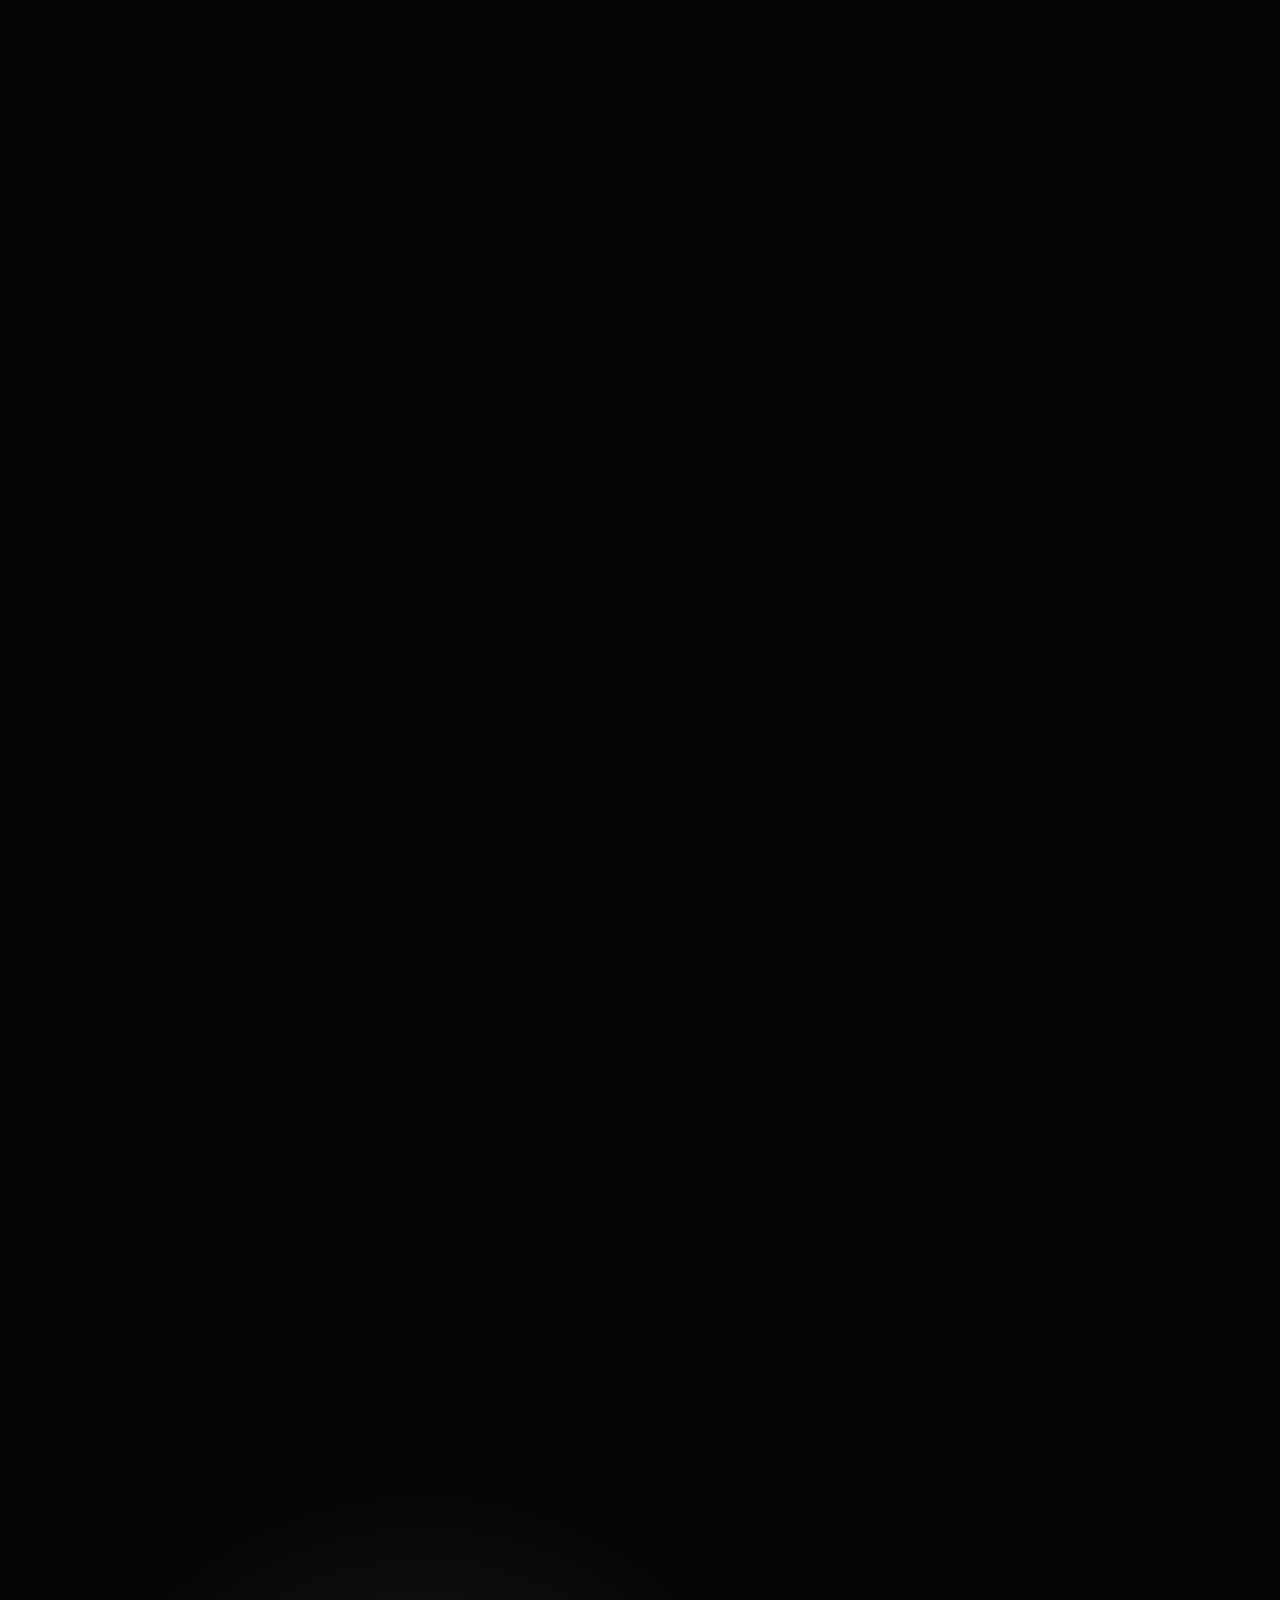
==== commit 92ddbd4f: "Add files via upload" ====
--- a/index.html
+++ b/index.html
@@ -37,6 +37,17 @@
 <div class="progress" aria-hidden="true"><span></span></div>
 
 <!-- 3D stage + projected labels -->
+<!-- one continuous backdrop for the whole page: layers cross-fade with the scroll -->
+<div id="backdrop" aria-hidden="true">
+  <div class="bd" data-bd="ribbon"><img src="assets/img/bg-ribbon.jpg" alt=""></div>
+  <div class="bd" data-bd="wave"><img src="assets/img/bg-wave.jpg" alt=""></div>
+  <div class="bd" data-bd="studio"></div>
+  <div class="bd" data-bd="ribbon2"><img src="assets/img/bg-ribbon2.jpg" alt=""></div>
+  <div class="bd" data-bd="wave2"><img src="assets/img/bg-wave2.jpg" alt=""></div>
+  <div class="bd" data-bd="interior"><img src="assets/img/interior-2.jpg" alt=""></div>
+  <div class="bd-vignette"></div>
+  <img class="bd-floor" src="assets/img/flat-surface.jpg" alt="">
+</div>
 <canvas id="gl" aria-hidden="true"></canvas>
 <img id="glFallback" src="assets/img/hero-switch.png" alt="Simon i7 4-gang push button switch, Dark Grey" hidden>
 <div id="overlay" aria-hidden="true">
@@ -59,7 +70,6 @@
 
   <!-- ============ 1. HERO ============ -->
   <section id="hero" class="sec hero" data-sec="hero">
-    <div class="bg"><img src="assets/img/bg-ribbon.jpg" alt=""></div>
     <div class="hero-badge"><img src="assets/img/badge-spain.png" alt="Brand of Spain"></div>
     <div class="slot" data-slot="hero"></div>
     <div class="hero-copy">
@@ -79,7 +89,6 @@
   <!-- ============ 2. HELLO PUSH BUTTON ============ -->
   <section id="hello" class="pin" data-sec="hello" style="--h:230">
     <div class="stick">
-      <div class="bg dim"><img src="assets/img/bg-wave.jpg" alt=""></div>
       <div class="hello-wrap">
         <div class="slot" data-slot="hello"></div>
         <div class="hello-side">
@@ -99,7 +108,6 @@
   <!-- ============ 3. ANATOMY / EXPLODED ============ -->
   <section id="anatomy" class="pin" data-sec="anatomy" style="--h:560">
     <div class="stick">
-      <div class="bg anatomy-bg"><img class="flat-img" src="assets/img/flat-surface.jpg" alt=""></div>
       <div class="steps" data-steps="0,0.5,0.74">
         <article class="step">
           <p class="eyebrow">Inside the i7</p>
@@ -127,7 +135,6 @@
   <!-- ============ 4. COMPLETE DESIGN LANGUAGE ============ -->
   <section id="language" class="pin" data-sec="language" style="--h:500">
     <div class="stick">
-      <div class="bg dim"><img src="assets/img/bg-ribbon2.jpg" alt=""></div>
       <div class="lang-layout">
         <header class="lang-head step-in" data-in="0.0">
           <p class="eyebrow">More than a switch</p>
@@ -156,7 +163,6 @@
   <!-- ============ 6. THE NEXT REVOLUTION ============ -->
   <section id="revolution" class="pin" data-sec="revolution" style="--h:240">
     <div class="stick">
-      <div class="bg dim"><img src="assets/img/bg-wave2.jpg" alt=""></div>
       <div class="rev-layout">
         <header class="rev-head step-in" data-in="0.0">
           <p class="eyebrow">A new era begins</p>
@@ -184,7 +190,6 @@
   <!-- ============ 7. DESIGNED FOR EVERY SPACE ============ -->
   <section id="space" class="pin" data-sec="space" style="--h:330">
     <div class="stick">
-      <div class="bg dim"><img src="assets/img/bg-ribbon.jpg" alt=""></div>
       <div class="tint" aria-hidden="true"></div>
       <div class="space-layout">
       <div class="slot" data-slot="space"></div>
@@ -240,7 +245,6 @@
   <!-- ============ 9. UPGRADE ANYTIME ============ -->
   <section id="upgrade" class="pin" data-sec="upgrade" style="--h:460">
     <div class="stick">
-      <div class="bg dim"><img src="assets/img/interior-2.jpg" alt=""></div>
       <div class="up-layout">
         <div class="up-top">
           <header class="up-head">
@@ -294,9 +298,6 @@
         <a class="card card-link" href="simon-homepad.html"><div class="ph"><img src="assets/img/smart-home.jpg" alt="Homepad Pro Max smart home panel" loading="lazy"></div>
           <p class="tag">Simple Smart Home</p><h3>Homepad Pro Max</h3><p class="tl">Simple installations · Simple to use · Simple budget</p>
           <p class="meta">Zigbee · smart control · scenes</p><span class="go">Explore Homepad →</span></a>
-        <a class="card card-link" href="simon-scene.html"><div class="ph"><img src="assets/img/scene-studio.jpg" alt="Bedroom lit by a Simon smart lighting scene" loading="lazy"></div>
-          <p class="tag">Simon Smart · Try it</p><h3>Scene Studio</h3><p class="tl">Set the mood. Save the scene.</p>
-          <p class="meta">Dimmer · finishes · scene buttons A–D</p><span class="go">Try the studio →</span></a>
       </div>
       <div class="lu-progress"><span></span></div>
       <div class="lu-nav"><button type="button" data-lu="-1" aria-label="Previous series">&#8592;</button><button type="button" data-lu="1" aria-label="Next series">&#8594;</button></div>
@@ -305,7 +306,6 @@
 
   <!-- ============ 11. CTA ============ -->
   <section id="cta" class="sec cta" data-sec="cta">
-    <div class="bg dim"><img src="assets/img/bg-wave.jpg" alt=""></div>
     <h2 class="cta-title reveal"><span class="display">Make the Innovation</span><span class="wide">for your home</span></h2>
     <div class="cta-actions reveal">
       <a class="btn btn-solid" href="#showroom">Visit a showroom</a>
--- a/css/style.css
+++ b/css/style.css
@@ -25,7 +25,7 @@
 html.lenis, html.lenis body { height: auto; }
 .lenis.lenis-smooth { scroll-behavior: auto !important; }
 body {
-  margin: 0; background: var(--bg); color: var(--ink);
+  margin: 0; background: transparent; color: var(--ink);
   font-family: 'Archivo', system-ui, -apple-system, 'Segoe UI', Roboto, sans-serif;
   font-weight: 350; font-stretch: 100%;
   -webkit-font-smoothing: antialiased; -moz-osx-font-smoothing: grayscale;
@@ -126,7 +126,7 @@
 .bg { position: absolute; inset: 0; z-index: 0; }
 .bg img { width: 100%; height: 100%; object-fit: cover; }
 .bg.dim::after { content: ''; position: absolute; inset: 0; background: radial-gradient(120% 90% at 50% 45%, rgba(5, 5, 6, 0.35), rgba(5, 5, 6, 0.92)); }
-.step-in, .reveal { opacity: 0; transform: translateY(24px); transition: opacity 0.9s var(--ease), transform 1.1s var(--ease); }
+.step-in, .reveal { opacity: 0; transform: translateY(18px); transition: opacity 0.5s var(--ease), transform 0.6s var(--ease); }
 .step-in.on, .reveal.on { opacity: 1; transform: none; }
 
 /* ---------- 1. hero ---------- */
@@ -147,9 +147,9 @@
 .scroll-hint i { display: inline-block; width: 1px; height: 14px; background: var(--ink); margin-right: 10px; vertical-align: -3px; animation: drip 1.8s var(--ease) infinite; transform-origin: top; }
 @keyframes drip { 0% { transform: scaleY(0); } 50% { transform: scaleY(1); transform-origin: top; } 51% { transform-origin: bottom; } 100% { transform: scaleY(0); transform-origin: bottom; } }
 .intro-up { opacity: 0; transform: translateY(110%); }
-.ready .intro-up { opacity: 1; transform: none; transition: transform 1.4s var(--ease), opacity 1s var(--ease); }
-.ready .hero-title .line:nth-child(2) .intro-up { transition-delay: 0.12s; }
-.ready .hero-foot.intro-up { transition-delay: 0.4s; }
+.ready .intro-up { opacity: 1; transform: none; transition: transform 0.95s var(--ease), opacity 0.7s var(--ease); }
+.ready .hero-title .line:nth-child(2) .intro-up { transition-delay: 0.08s; }
+.ready .hero-foot.intro-up { transition-delay: 0.2s; }
 
 /* ---------- 2. hello ---------- */
 .hello-wrap {
@@ -197,7 +197,7 @@
 
 /* ---------- 5. control photo ---------- */
 .photo-break { min-height: 120vh; display: flex; align-items: flex-end; }
-.pb-media { position: absolute; inset: 0; overflow: hidden; }
+.pb-media { position: absolute; inset: 0; overflow: hidden; -webkit-mask-image: linear-gradient(to bottom, transparent 0, #000 18%, #000 82%, transparent 100%); mask-image: linear-gradient(to bottom, transparent 0, #000 18%, #000 82%, transparent 100%); }
 .pb-media img { width: 100%; height: 100%; object-fit: cover; transform: scale(1.15); will-change: transform; }
 .pb-media::after { content: ''; position: absolute; inset: 0; background: linear-gradient(to top, rgba(5, 5, 6, 0.95) 0%, rgba(5, 5, 6, 0.1) 55%, rgba(5, 5, 6, 0.6) 100%); }
 .pb-copy { position: relative; z-index: 2; padding: 0 var(--gutter) 14vh; text-shadow: 0 2px 24px rgba(0, 0, 0, 0.6); }
@@ -252,7 +252,7 @@
 #space.finale .finale-head { opacity: 1; transform: none; }
 
 /* ---------- 8. gallery ---------- */
-.gallery { padding: 18vh var(--gutter) 14vh; background: var(--bg); }
+.gallery { padding: 18vh var(--gutter) 14vh; background: transparent; }
 .gal-head { text-align: center; margin-bottom: 9vh; }
 .gal-head .display { font-size: clamp(28px, min(4.2vw, 7.5vh), 72px); }
 .gal-grid { display: grid; grid-template-columns: repeat(12, 1fr); gap: 22px; }
@@ -277,7 +277,7 @@
 #upgrade.final .up-final { opacity: 1; transform: none; }
 .up-layout .slot { flex: 1; margin: 3vh 0 4vh; }
 .timeline { flex: none; margin: 0; padding: 0; list-style: none; display: grid; grid-template-columns: repeat(3, 1fr); gap: 4vw; }
-.timeline .step { position: relative; top: auto; transform: none; opacity: 0.35; pointer-events: auto; padding-top: 20px; border-top: 1px solid var(--line); transition: opacity 0.6s var(--ease); }
+.timeline .step { position: relative; top: auto; transform: none; opacity: 0.35; pointer-events: auto; padding-top: 20px; border-top: 1px solid var(--line); transition: opacity 0.35s var(--ease); }
 .timeline .step::before { content: ''; position: absolute; left: 0; top: -1px; height: 1px; width: 100%; background: var(--ink); transform: scaleX(0); transform-origin: left; transition: transform 0.9s var(--ease); }
 .timeline .step.on, .timeline .step.past { opacity: 1; transform: none; }
 .timeline .step.on::before, .timeline .step.past::before { transform: scaleX(1); }
@@ -285,7 +285,7 @@
 .timeline p { margin: 8px 0 0; font-size: 14px; line-height: 1.55; color: var(--ink-2); max-width: 34ch; }
 
 /* ---------- 10. lineup ---------- */
-#lineup .stick { background: radial-gradient(80% 60% at 50% 40%, #121214, #050506 75%); display: flex; align-items: center; padding-top: calc(var(--nav-h) * 0.6); }
+#lineup .stick { background: transparent; display: flex; align-items: center; padding-top: calc(var(--nav-h) * 0.6); }
 .track { display: flex; gap: 28px; padding: 0 var(--gutter); will-change: transform; align-items: stretch; }
 .lu-intro { flex: 0 0 min(34vw, 460px); display: flex; flex-direction: column; justify-content: center; padding-right: 3vw; }
 .lu-logo { width: 120px; margin-bottom: 26px; }
@@ -475,3 +475,23 @@
   .list-x, .list-v { font-size: 18px; }
   .card { flex-basis: min(46vw, 38vh, 420px); }
 }
+
+/* =========================================================
+   One continuous backdrop (layers cross-fade with the scroll)
+   ========================================================= */
+#backdrop { position: fixed; inset: 0; z-index: -1; pointer-events: none; overflow: hidden; background: radial-gradient(90% 70% at 50% 40%, #111114, #050506 75%); --drift: 0; }
+#backdrop .bd { position: absolute; inset: 0; opacity: 0; will-change: opacity; }
+#backdrop .bd img { position: absolute; inset: -6% 0; width: 100%; height: 112%; object-fit: cover; transform: translate3d(0, calc(var(--drift) * -5%), 0); }
+#backdrop [data-bd="interior"] img { filter: blur(4px) brightness(0.55); }
+#backdrop [data-bd="studio"] { background: radial-gradient(70% 70% at 70% 50%, #17171a 0%, #050506 70%); }
+#backdrop img.bd-floor { position: absolute; left: 0; right: 0; bottom: 0; width: 100%; object-fit: cover; height: 46vh; opacity: 0; -webkit-mask-image: linear-gradient(to top, #000 60%, transparent); mask-image: linear-gradient(to top, #000 60%, transparent); }
+.bd-vignette { position: absolute; inset: 0; background: radial-gradient(120% 90% at 50% 45%, rgba(5, 5, 6, 0.3), rgba(5, 5, 6, 0.9)); }
+
+/* scroll-scrubbed text: follows the scroll exactly, no lag */
+.scrubbed { transition: none !important; }
+.steps.scrub .step { transition: none; opacity: var(--o, 0); transform: translateY(calc(-50% + var(--sy, 0px))); }
+.finale-head, #space .config, .up-head, .up-final { transition-duration: 0.35s; }
+@media (max-width: 900px), (max-aspect-ratio: 4/5) {
+  .steps.scrub .step { transform: translateY(var(--sy, 0px)); }
+  #backdrop img.bd-floor { height: 34vh; }
+}
